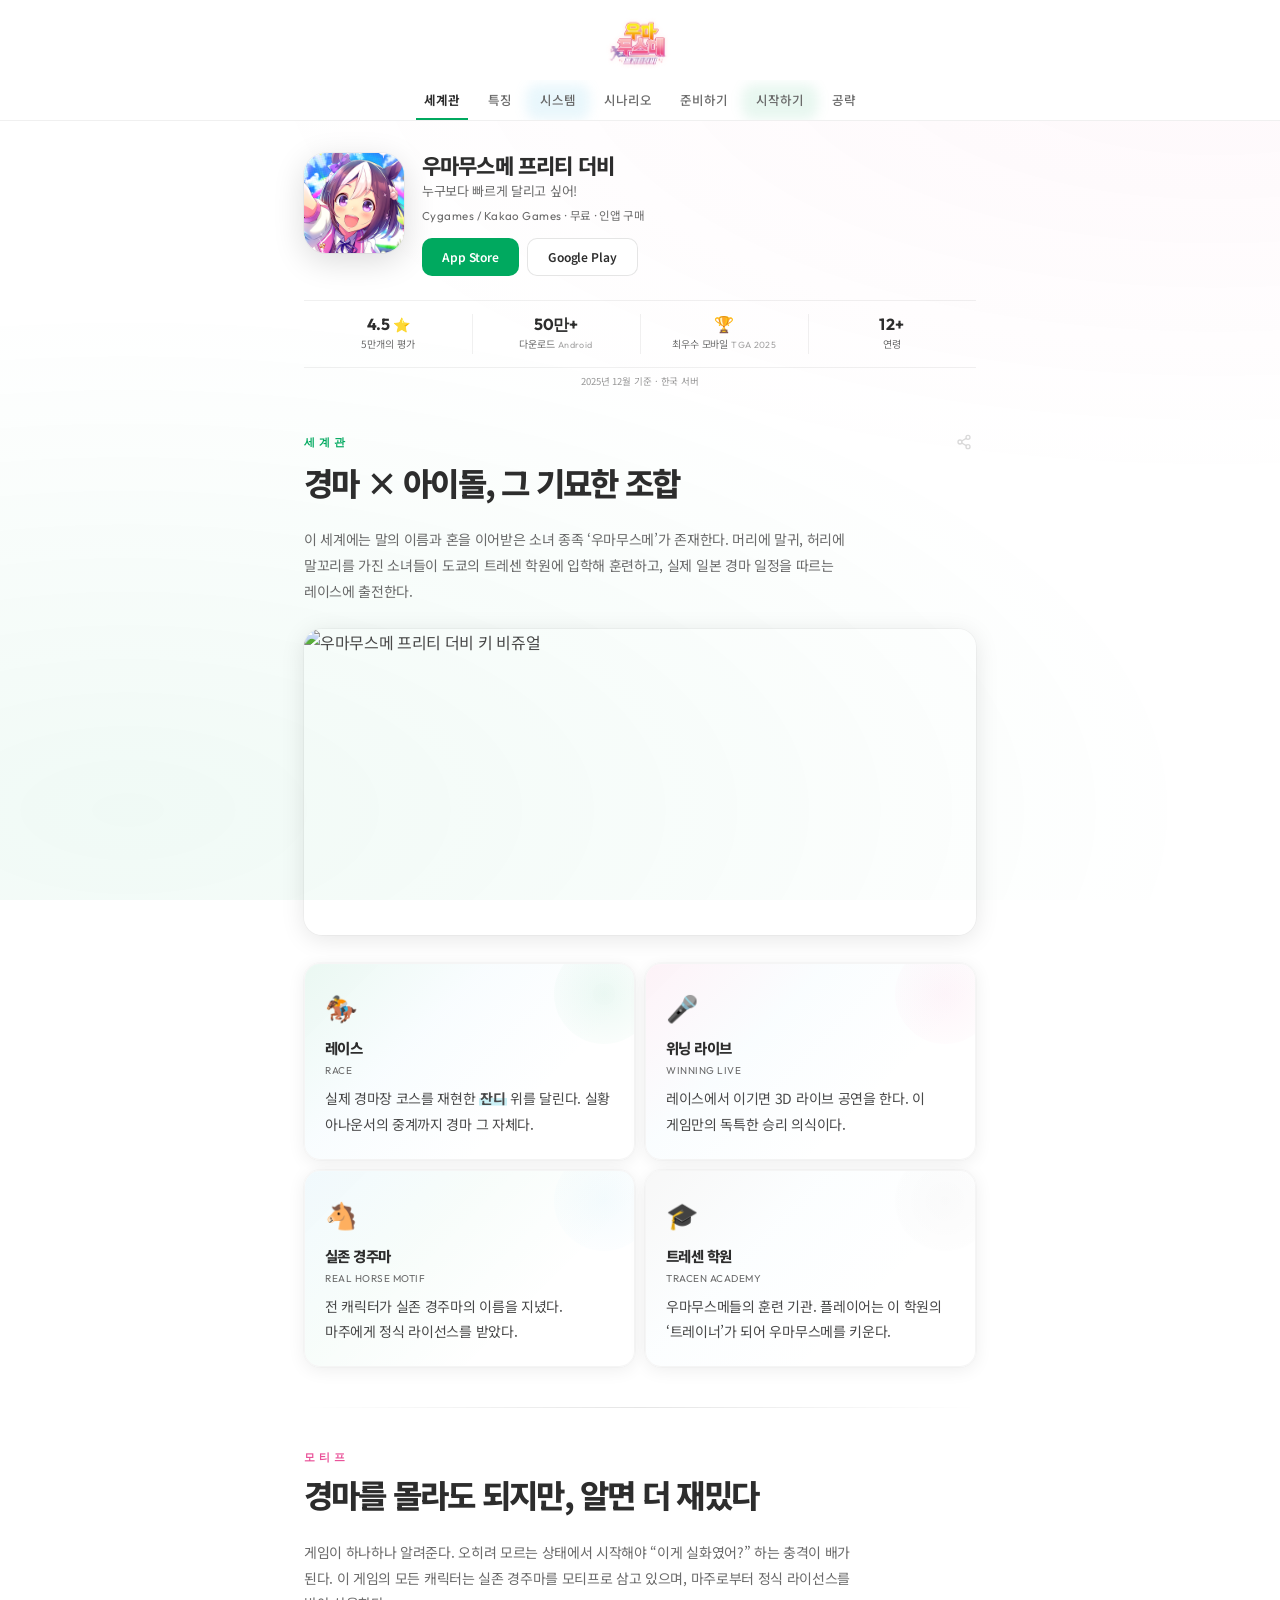
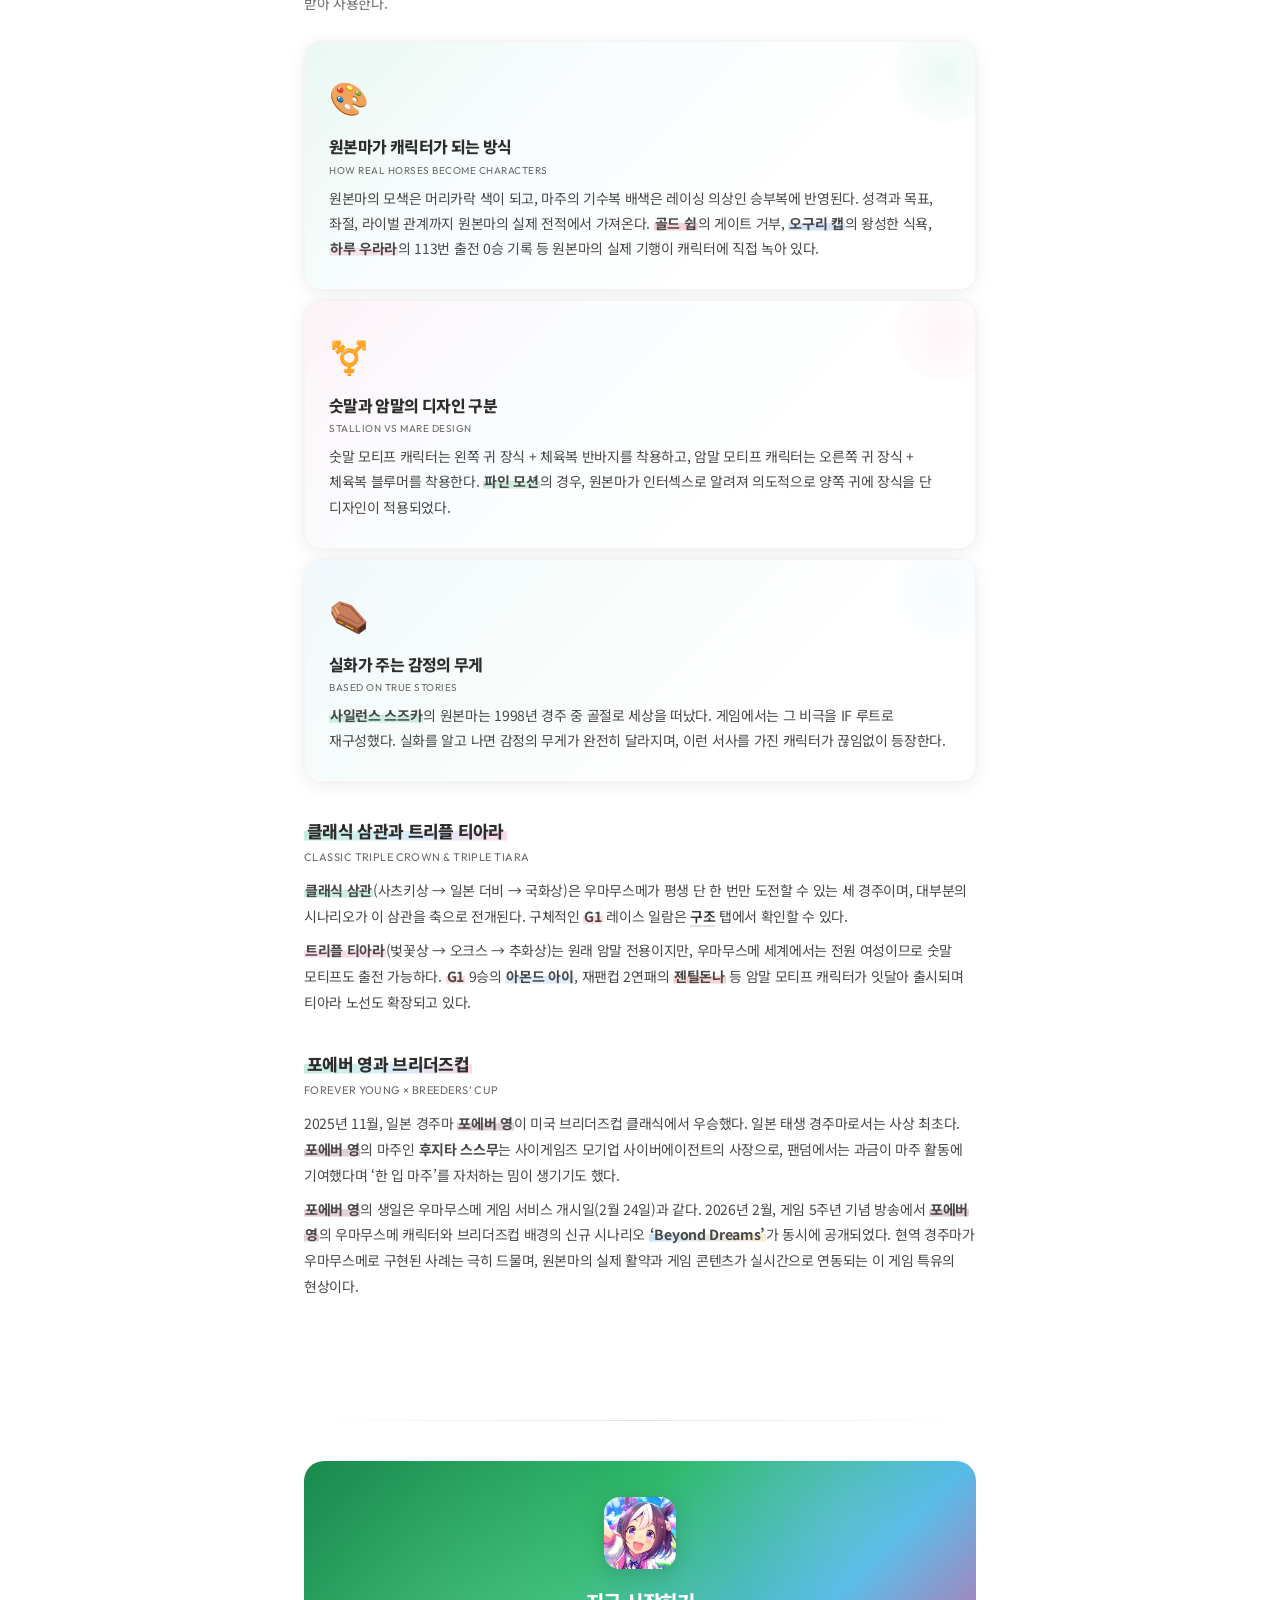
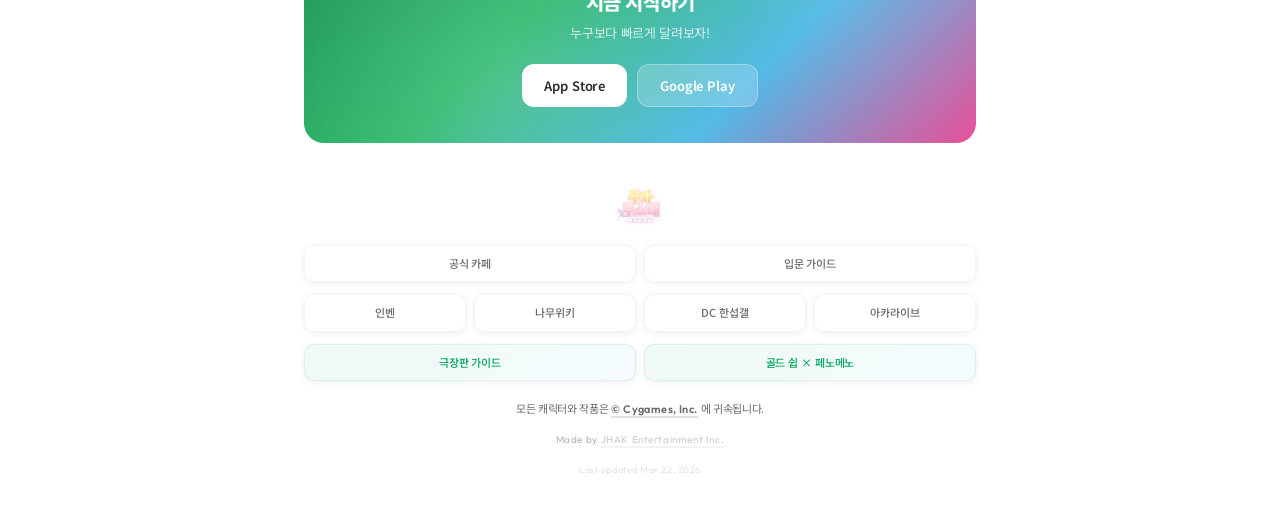
==== guide/index.html @ 26aea25a "index.html 업데이트" ====
<!DOCTYPE html>
<html lang="ko">
<head>
<meta charset="UTF-8">
<meta name="viewport" content="width=device-width, initial-scale=1.0">
<title>우마무스메 프리티 더비 | 입문 가이드</title>
<meta name="description" content="우마무스메 프리티 더비, 처음부터 차근차근. 세계관부터 첫 육성까지.">
<meta property="og:title" content="우마무스메 프리티 더비 | 입문 가이드">
<meta property="og:description" content="누구보다 빠르게 달리고 싶어! 세계관부터 첫 육성까지 차근차근.">
<meta property="og:image" content="https://jhakent.github.io/uma/images/key4.webp">
<meta property="og:url" content="https://jhakent.github.io/uma/guide/">
<meta property="og:type" content="website">
<meta name="twitter:card" content="summary_large_image">

<meta name="twitter:title" content="우마무스메 프리티 더비 | 입문 가이드">
<meta name="twitter:description" content="누구보다 빠르게 달리고 싶어! 세계관부터 첫 육성까지 차근차근.">
<meta name="twitter:image" content="https://jhakent.github.io/uma/images/key4.webp">
<link rel="apple-touch-icon" href="../images/uma.png">
<link rel="apple-touch-icon-precomposed" href="../images/uma.png">
<link rel="icon" type="image/png" href="../images/uma.png">
<meta name="theme-color" content="#ffffff">
<link rel="preload" as="image" href="../images/uma.webp">
<link rel="preload" as="image" href="../images/key4.webp">
<link rel="preload" as="image" href="../images/uma-logo.png">
<link rel="preconnect" href="https://fonts.googleapis.com">
<link rel="preconnect" href="https://fonts.gstatic.com" crossorigin>
<link href="https://fonts.googleapis.com/css2?family=Noto+Sans+KR:wght@400;500;700;800;900&family=Outfit:wght@400;500;600;700;800;900&display=swap" rel="stylesheet">
<link rel="stylesheet" href="../style.css">
</head>
<body>
<div class="scroll-bar" id="sb"></div>

<header class="top" id="topBar">
  <div class="top-in">
    <div class="top-row">
      <a href="#" onclick="document.getElementById('tab-world').click();scrollTo({top:0,behavior:'smooth'});return false" class="top-logo-link"><img class="top-logo-img" src="../images/uma-logo.png" alt="우마무스메 프리티 더비"></a>
    </div>
    <div class="tabs-wrap">
    <nav class="tabs" role="tablist" aria-label="입문 가이드 탭">
      <button class="tb on" data-t="world" role="tab" aria-selected="true" aria-controls="pn-world" id="tab-world">세계관</button>
      <button class="tb" data-t="feat" role="tab" aria-selected="false" aria-controls="pn-feat" id="tab-feat">특징</button>
      <button class="tb" data-t="sys" role="tab" aria-selected="false" aria-controls="pn-sys" id="tab-sys">시스템</button>
      <button class="tb" data-t="scn" role="tab" aria-selected="false" aria-controls="pn-scn" id="tab-scn">시나리오</button>
      <button class="tb" data-t="prep" role="tab" aria-selected="false" aria-controls="pn-prep" id="tab-prep">준비하기</button>
      <button class="tb" data-t="start" role="tab" aria-selected="false" aria-controls="pn-start" id="tab-start">시작하기</button>
      <button class="tb" data-t="tips" role="tab" aria-selected="false" aria-controls="pn-tips" id="tab-tips">공략</button>
    </nav>
    </div>
  </div>
</header>

<!-- HERO APP -->
<section class="hero-app">
  <div class="hero-main">
    <div class="hero-icon"><img src="../images/uma.webp" alt="우마무스메 프리티 더비"></div>
    <div class="hero-body">
      <div class="hero-name">우마무스메 프리티 더비</div>
      <div class="hero-slogan">누구보다 빠르게 달리고 싶어!</div>
      <div class="hero-dev"><span class="en">Cygames / Kakao Games</span> · 무료 · 인앱 구매</div>
      <div class="hero-dl">
        <a class="hero-btn g" href="https://apps.apple.com/kr/app/id1616108452" target="_blank" rel="noopener noreferrer">App Store</a>
        <a class="hero-btn w" href="https://play.google.com/store/apps/details?id=com.kakaogames.umamusume" target="_blank" rel="noopener noreferrer">Google Play</a>
      </div>
    </div>
  </div>
  <div class="hero-stats">
    <div class="hero-stat">
      <div class="hero-stat-val">4.5 <span class="star">⭐️</span></div>
      <div class="hero-stat-label">5만개의 평가</div>
    </div>
    <div class="hero-stat">
      <div class="hero-stat-val">50만+</div>
      <div class="hero-stat-label">다운로드 <span class="en hero-stat-note">Android</span></div>
    </div>
    <div class="hero-stat">
      <div class="hero-stat-val">🏆</div>
      <div class="hero-stat-label">최우수 모바일 <span class="en hero-stat-note">TGA 2025</span></div>
    </div>
    <div class="hero-stat">
      <div class="hero-stat-val en">12+</div>
      <div class="hero-stat-label">연령</div>
    </div>
  </div>
  <div class="hero-app-meta">2025년 12월 기준 · 한국 서버</div>
</section>

<!-- ═══ 세계관 ═══ -->
<div class="pn on" id="pn-world" role="tabpanel" aria-labelledby="tab-world">
  <div class="sl-wrap fi"><p class="sl c-green">세계관</p><button class="sl-act" onclick="slCopy('world',this)" aria-label="이 탭 공유"><svg viewBox="0 0 24 24" fill="none" stroke="currentColor" stroke-width="2" stroke-linecap="round" stroke-linejoin="round"><circle cx="18" cy="5" r="3"/><circle cx="6" cy="12" r="3"/><circle cx="18" cy="19" r="3"/><line x1="8.59" y1="13.51" x2="15.42" y2="17.49"/><line x1="15.41" y1="6.51" x2="8.59" y2="10.49"/></svg></button></div>
  <h2 class="st fi">경마 × 아이돌, 그 기묘한 조합</h2>
  <p class="sd fi">이 세계에는 말의 이름과 혼을 이어받은 소녀 종족 &lsquo;우마무스메&rsquo;가 존재한다. 머리에 말귀, 허리에 말꼬리를 가진 소녀들이 도쿄의 트레센 학원에 입학해 훈련하고, 실제 일본 경마 일정을 따르는 레이스에 출전한다.</p>

  <div class="kv fi">
    <img src="../images/key4.webp" alt="우마무스메 프리티 더비 키 비쥬얼">
  </div>
  <div class="wc-stack fi">
    <div class="wc-row">
      <div class="wc wc-green">
        <div class="wc-accent"></div>
        <span class="wc-emoji">🏇</span>
        <h3>레이스</h3>
        <p class="wc-en en">Race</p>
        <p>실제 경마장 코스를 재현한 <b class="hl-c">잔디</b> 위를 달린다. 실황 아나운서의 중계까지 경마 그 자체다.</p>
      </div>
      <div class="wc wc-pink">
        <div class="wc-accent"></div>
        <span class="wc-emoji">🎤</span>
        <h3>위닝 라이브</h3>
        <p class="wc-en en">Winning Live</p>
        <p>레이스에서 이기면 3D 라이브 공연을 한다. 이 게임만의 독특한 승리 의식이다.</p>
      </div>
    </div>
    <div class="wc-row">
      <div class="wc wc-sky">
        <div class="wc-accent"></div>
        <span class="wc-emoji">🐴</span>
        <h3>실존 경주마</h3>
        <p class="wc-en en">Real Horse Motif</p>
        <p>전 캐릭터가 실존 경주마의 이름을 지녔다. 마주에게 정식 라이선스를 받았다.</p>
      </div>
      <div class="wc wc-neutral">
        <div class="wc-accent"></div>
        <span class="wc-emoji">🎓</span>
        <h3>트레센 학원</h3>
        <p class="wc-en en">Tracen Academy</p>
        <p>우마무스메들의 훈련 기관. 플레이어는 이 학원의 &lsquo;트레이너&rsquo;가 되어 우마무스메를 키운다.</p>
      </div>
    </div>
  </div>

  <div class="dv"><hr></div>

  <p class="sl fi c-pink">모티프</p>
  <h2 class="st fi">경마를 몰라도 되지만, 알면 더 재밌다</h2>
  <p class="sd fi">게임이 하나하나 알려준다. 오히려 모르는 상태에서 시작해야 “이게 실화였어?” 하는 충격이 배가 된다. 이 게임의 모든 캐릭터는 실존 경주마를 모티프로 삼고 있으며, 마주로부터 정식 라이선스를 받아 사용한다.</p>

  <div class="wc-stack fi">
    <div class="wc wc-green">
      <div class="wc-accent"></div>
      <span class="wc-emoji">🎨</span>
      <h3>원본마가 캐릭터가 되는 방식</h3>
      <p class="wc-en en">How Real Horses Become Characters</p>
      <p>원본마의 모색은 머리카락 색이 되고, 마주의 기수복 배색은 레이싱 의상인 승부복에 반영된다. 성격과 목표, 좌절, 라이벌 관계까지 원본마의 실제 전적에서 가져온다. <b class="ch" style="--ch:rgba(218,60,87,.22)">골드 쉽</b>의 게이트 거부, <b class="ch" style="--ch:rgba(58,122,210,.2)">오구리 캡</b>의 왕성한 식욕, <b class="ch" style="--ch:rgba(250,115,149,.2)">하루 우라라</b>의 113번 출전 0승 기록 등 원본마의 실제 기행이 캐릭터에 직접 녹아 있다.</p>
    </div>
    <div class="wc wc-pink">
      <div class="wc-accent"></div>
      <span class="wc-emoji">⚧️</span>
      <h3>숫말과 암말의 디자인 구분</h3>
      <p class="wc-en en">Stallion vs Mare Design</p>
      <p>숫말 모티프 캐릭터는 왼쪽 귀 장식 + 체육복 반바지를 착용하고, 암말 모티프 캐릭터는 오른쪽 귀 장식 + 체육복 블루머를 착용한다. <b class="ch" style="--ch:rgba(32,169,92,.2)">파인 모션</b>의 경우, 원본마가 인터섹스로 알려져 의도적으로 양쪽 귀에 장식을 단 디자인이 적용되었다.</p>
    </div>
    <div class="wc wc-sky">
      <div class="wc-accent"></div>
      <span class="wc-emoji">⚰️</span>
      <h3>실화가 주는 감정의 무게</h3>
      <p class="wc-en en">Based on True Stories</p>
      <p><b class="ch" style="--ch:rgba(41,189,112,.2)">사일런스 스즈카</b>의 원본마는 1998년 경주 중 골절로 세상을 떠났다. 게임에서는 그 비극을 IF 루트로 재구성했다. 실화를 알고 나면 감정의 무게가 완전히 달라지며, 이런 서사를 가진 캐릭터가 끊임없이 등장한다.</p>
    </div>
  </div>

  <div class="sh fi"><div class="sh-title">클래식 삼관과 트리플 티아라</div><div class="sh-sub en">Classic Triple Crown &amp; Triple Tiara</div></div>
  <p class="bp fi"><b class="hl-g">클래식 삼관</b>(사츠키상 → 일본 더비 → 국화상)은 우마무스메가 평생 단 한 번만 도전할 수 있는 세 경주이며, 대부분의 시나리오가 이 삼관을 축으로 전개된다. 구체적인 <b class="hl-r">G1</b> 레이스 일람은 <a href="#" onclick="document.getElementById('tab-sys').click();return false;">구조</a> 탭에서 확인할 수 있다.</p>
  <p class="bp fi"><b class="hl-p">트리플 티아라</b>(벚꽃상 → 오크스 → 추화상)는 원래 암말 전용이지만, 우마무스메 세계에서는 전원 여성이므로 숫말 모티프도 출전 가능하다. <b class="hl-r">G1</b> 9승의 <b class="ch" style="--ch:rgba(105,169,233,.22)">아몬드 아이</b>, 재팬컵 2연패의 <b class="ch" style="--ch:rgba(207,47,43,.2)">젠틸돈나</b> 등 암말 모티프 캐릭터가 잇달아 출시되며 티아라 노선도 확장되고 있다.</p>

  <div class="sh fi"><div class="sh-title">포에버 영과 브리더즈컵</div><div class="sh-sub en">Forever Young × Breeders’ Cup</div></div>
  <p class="bp fi">2025년 11월, 일본 경주마 <b class="ch" style="--ch:rgba(130,43,74,.22)">포에버 영</b>이 미국 브리더즈컵 클래식에서 우승했다. 일본 태생 경주마로서는 사상 최초다. <b class="ch" style="--ch:rgba(130,43,74,.22)">포에버 영</b>의 마주인 <b>후지타 스스무</b>는 사이게임즈 모기업 사이버에이전트의 사장으로, 팬덤에서는 과금이 마주 활동에 기여했다며 ‘한 입 마주’를 자처하는 밈이 생기기도 했다.</p>
  <p class="bp fi"><b class="ch" style="--ch:rgba(130,43,74,.22)">포에버 영</b>의 생일은 우마무스메 게임 서비스 개시일(2월 24일)과 같다. 2026년 2월, 게임 5주년 기념 방송에서 <b class="ch" style="--ch:rgba(130,43,74,.22)">포에버 영</b>의 우마무스메 캐릭터와 브리더즈컵 배경의 신규 시나리오 <b class="hl-ba">&lsquo;Beyond Dreams&rsquo;</b>가 동시에 공개되었다. 현역 경주마가 우마무스메로 구현된 사례는 극히 드물며, 원본마의 실제 활약과 게임 콘텐츠가 실시간으로 연동되는 이 게임 특유의 현상이다.</p>
</div>

<!-- ═══ 특징 ═══ -->
<div class="pn" id="pn-feat" role="tabpanel" aria-labelledby="tab-feat">
  <div class="sl-wrap fi"><p class="sl c-pink">특징</p><button class="sl-act" onclick="slCopy('feat',this)" aria-label="이 탭 공유"><svg viewBox="0 0 24 24" fill="none" stroke="currentColor" stroke-width="2" stroke-linecap="round" stroke-linejoin="round"><circle cx="18" cy="5" r="3"/><circle cx="6" cy="12" r="3"/><circle cx="18" cy="19" r="3"/><line x1="8.59" y1="13.51" x2="15.42" y2="17.49"/><line x1="15.41" y1="6.51" x2="8.59" y2="10.49"/></svg></button></div>
  <h2 class="st fi">이 게임에 사람들이 빠지는 이유</h2>
  <p class="sd fi">실존 경주마의 생애를 원작으로, 모든 캐릭터가 자신만의 드라마 속 주인공이 된다. 육성, 레이스, 라이브, 스토리가 하나로 맞물리는 구조가 이 게임의 핵심이다.</p>

  <div class="wc-stack fi">
    <div class="wc-row">
      <div class="wc wc-green">
        <span class="wc-emoji">🎙️</span>
        <h3>스토리부터 라이브까지 풀보이스</h3>
        <p class="wc-en en">Voice &amp; Live</p>
        <p>전 에피소드 풀보이스 스토리, 실제 경마를 연상시키는 실황 중계, 승리 후 펼쳐지는 위닝 라이브 무대까지. 모든 보이스를 성우진이 직접 녹음했다. 원본마 서사와 연관된 특정 조건을 만족하면 송출되는 특수 실황 대사도 있어, 알수록 더 재미있다.</p>
      </div>
      <div class="wc wc-pink">
        <span class="wc-emoji">🎲</span>
        <h3>매번 다른 육성</h3>
        <p class="wc-en en">Simulation</p>
        <p>한 명을 키우는 데 약 30~40분. 같은 캐릭터도 선택지, 컨디션, 이벤트 분기에 따라 결과가 전혀 다르다. 한 판 끝나면 자연스럽게 다음 판을 시작하게 된다.</p>
      </div>
    </div>
    <div class="wc-row">
      <div class="wc wc-sky">
        <span class="wc-emoji">🏇</span>
        <h3>실감 나는 레이스 연출</h3>
        <p class="wc-en en">Race</p>
        <p>실제 경마장 코스, 코너 각도, <b class="hl-c">잔디</b> 질감까지 재현했다. 아나운서의 실시간 중계가 경기 시작부터 끝까지 호흡을 따라가며, 마지막 직선의 데드히트 연출은 매번 손에 땀이 찬다. 비 오는 날에는 지면 상태가 바뀌어 레이스 전략까지 달라진다.</p>
      </div>
      <div class="wc wc-neutral">
        <span class="wc-emoji">📜</span>
        <h3>실화의 무게</h3>
        <p class="wc-en en">Based on True Stories</p>
        <p><b class="ch" style="--ch:rgba(56,74,134,.22)">라이스 샤워</b>의 원본마는 <b class="ch" style="--ch:rgba(0,181,190,.2)">메지로 맥퀸</b>의 3연패를 저지하며 우승했지만, 관중에게 &lsquo;악역&rsquo;이라는 야유를 받았다. 2년 뒤 같은 경기에서 재우승하며 명예를 되찾았으나 얼마 후 경주 중 골절로 세상을 떠났다. 전 캐릭터의 서사가 이런 실화를 바탕으로 한다.</p>
      </div>
    </div>
  </div>

  <div class="dv"><hr></div>

  <div class="sh fi"><div class="sh-title">어디서든 입문할 수 있다</div><div class="sh-sub en">Multi-media Franchise</div></div>
  <p class="bp fi">게임 외에도 TV 애니메이션, 극장판, 웹 애니메이션, 만화 등 다양한 미디어로 이 세계에 들어올 수 있다. 어떤 미디어에서 시작하든 같은 트레센 학원 세계관을 공유하며, 각각 독립된 서사를 갖고 있어 순서에 상관없이 즐길 수 있다.</p>

  <div class="wc-stack fi">
    <div class="wc-row">
      <div class="wc wc-green">
        <span class="wc-emoji">📺</span>
        <h3>TV 애니메이션</h3>
        <p class="wc-en en">Season 1~3 + RTTT</p>
        <p>시즌 2는 BD 1권 약 17만 장 판매로 에반게리온의 역대 기록을 경신했다. 웹 애니 ROAD TO THE TOP은 &lsquo;프랜차이즈 피크&rsquo;라는 평가를 받았다.</p>
      </div>
      <div class="wc wc-pink">
        <span class="wc-emoji">🎬</span>
        <h3>극장판</h3>
        <p class="wc-en en">새로운 시대의 문</p>
        <p>2024년 일본 개봉, 박스오피스 14억 엔. <b class="ch" style="--ch:rgba(106,196,60,.2)">정글 포켓</b>과 <b class="ch" style="--ch:rgba(53,178,182,.2)">아그네스 타키온</b>의 라이벌 관계를 그렸으며, 레이스 작화와 연출력으로 호평을 받았다.</p>
      </div>
    </div>
    <div class="wc-row">
      <div class="wc wc-sky">
        <span class="wc-emoji">📖</span>
        <h3>신데렐라 그레이</h3>
        <p class="wc-en en">Cinderella Gray</p>
        <p>영 점프 연재 만화, 전 22권 누적 800만 부 이상. <b class="ch" style="--ch:rgba(58,122,210,.2)">오구리 캡</b>의 지방경마장에서 중앙경마 전설로의 여정을 그린다.</p>
      </div>
      <div class="wc wc-neutral">
        <span class="wc-emoji">🏇</span>
        <h3>경마에서, 경마로</h3>
        <p class="wc-en en">Real Horse Racing</p>
        <p>원래 경마 팬이 우마무스메에 입덕하거나, 우마무스메를 통해 처음 경마장을 찾는 팬이 급증했다. 게임과 현실이 서로를 키우는 구조다.</p>
      </div>
    </div>
  </div>

  <div class="dv"><hr></div>

  <div class="sh fi"><div class="sh-title">게임을 넘어 현실로</div><div class="sh-sub en">Beyond the Screen</div></div>
  <p class="bp fi">우마무스메는 픽션이 현실에 영향을 준 드문 사례다. 게임 출시 후 일본 경마장의 20대 관객이 눈에 띄게 늘었고, 퇴역마 복지 단체의 기부금은 전년 대비 20배 이상 증가했다.</p>
  <p class="bp fi">교토 경마장의 <b class="ch" style="--ch:rgba(56,74,134,.22)">라이스 샤워</b> 추모비에는 게임 출시 이후 꽃과 추모 물품이 과거 어느 때보다 많이 쌓이고 있으며, <b class="ch" style="--ch:rgba(250,115,149,.2)">하루 우라라</b>에게는 팬들이 2,500kg 이상의 목초를 기부해 사이트가 다운되기도 했다.</p>

  <div class="wc-stack fi">
    <div class="wc wc-green">
      <div class="wc-accent"></div>
      <span class="wc-emoji">🏆</span>
      <h3>2025 The Game Awards 최우수 모바일 게임</h3>
      <p class="wc-en en">TGA 2025 Best Mobile Game</p>
      <p>2025년 글로벌 영어 버전 출시 후 6개월 만에 수상. 누적 매출 약 25억 달러(3.4조 원). Cygames는 브리더즈컵 공식 파트너, 산타 아니타 파크 메인 스폰서 등 세계 주요 경마 대회와 파트너십을 맺고 있다.</p>
    </div>
  </div>
</div>

<!-- ═══ 시스템 ═══ -->
<div class="pn" id="pn-sys" role="tabpanel" aria-labelledby="tab-sys">
  <div class="sl-wrap fi"><p class="sl c-sky">시스템</p><button class="sl-act" onclick="slCopy('sys',this)" aria-label="이 탭 공유"><svg viewBox="0 0 24 24" fill="none" stroke="currentColor" stroke-width="2" stroke-linecap="round" stroke-linejoin="round"><circle cx="18" cy="5" r="3"/><circle cx="6" cy="12" r="3"/><circle cx="18" cy="19" r="3"/><line x1="8.59" y1="13.51" x2="15.42" y2="17.49"/><line x1="15.41" y1="6.51" x2="8.59" y2="10.49"/></svg></button></div>
  <h2 class="st fi">핵심 시스템 해부</h2>
  <p class="sd fi">매 턴 훈련·휴식·외출·레이스 중 하나를 선택하며, 게임 내 시간 3년간 우마무스메를 성장시킨다. 육성이 끝나면 하나의 완성된 개체가 탄생하고, 더 나은 개체를 원한다면 처음부터 다시 키운다. 한 판이 곧 하나의 육성이다.</p>
  <nav class="sub-nav" id="subNavSys">
    <button class="sn on" data-s="sy-train">훈련·레이스</button>
    <button class="sn" data-s="sy-friend">우정 트레이닝</button>
    <button class="sn" data-s="c-awaken">각성</button>
    <button class="sn" data-s="c-level">레벨업</button>
    <button class="sn" data-s="c-limit">상한 해방</button>
    <button class="sn" data-s="c-gacha">가챠</button>
    <button class="sn" data-s="sy-g1">G1 레이스</button>
    <button class="sn" data-s="sy-ach">우승 경력</button>
  </nav>

  <div class="sys-hero fi" id="sy-train" style="--sc:79,184,230">
    <div class="sys-hero-top"><span class="sys-hero-num en">01</span><div class="sys-hero-body"><span class="sys-hero-title">훈련</span><div class="sys-hero-sub c-spd">능력치를 키우는 유일한 방법</div></div><span class="sys-hero-emoji">🏋️</span></div>
  </div>
  <p class="bp fi">반 달 단위의 턴마다 스피드·스태미나·파워·근성·지능 중 하나를 훈련한다. 각 훈련은 주 능력치 외에 보조 능력치도 소폭 올려주며, 훈련을 반복할수록 트레이닝 레벨이 올라 효율이 높아진다. 훈련에는 실패 확률이 있으며, 실패 시 체력이 급감하고 상태 이상에 걸릴 수 있다.</p>

  <div class="ib sk fi"><div class="ib-l">여름 합숙</div><p>2년차·3년차 여름에 진행되는 특별 기간. 모든 트레이닝 레벨이 +5 상승하고 훈련 효율이 극대화된다. 이 기간에는 레이스를 쉬고 훈련에만 집중하는 것이 정석이다.</p></div>

  <div class="sh fi" id="sy-friend"><div class="sh-title">우정 트레이닝이란?</div><div class="sh-sub en">Friendship Training</div></div>
  <p class="bp fi">이 게임의 스탯 성장을 좌우하는 가장 핵심적인 메커니즘이다. 육성 중 <b class="hl-o">서포트카드</b> 캐릭터와 함께 훈련하면 해당 카드의 <b class="hl-o">인연 게이지</b>가 쌓인다. 게이지가 <b class="hl-o">80 이상</b>(아이콘이 주황색으로 반짝반짝 빛남)이 되면, 그 카드가 배치된 훈련에서 <b class="hl-o">우정 트레이닝</b>이 발동한다. 우정 트레이닝이 발동하면 통상 훈련 대비 스탯 상승량이 2~3배로 뛰어오른다.</p>
  <p class="bp fi">우정 트레이닝을 많이, 빠르게 발동시키는 것이 고스탯 육성의 핵심이다. 그래서 <b class="hl-c">주니어</b> 시기(1년차)에는 스탯 올리기보다 <b class="hl-o">인연 게이지</b>를 80까지 채우는 것을 우선해야 한다. <b class="hl-o">서포트카드</b> 캐릭터가 많이 모여 있는 훈련을 골라서 함께 훈련하면 인연이 빠르게 쌓인다. 느낌표(힌트) 표시가 뜬 카드가 있는 훈련도 인연 보너스가 있으므로 우선 선택하면 좋다.</p>

  <div class="ib fi"><div class="ib-l">조건 정리</div><p><b class="hl-o">인연 게이지</b> 80 이상 + 해당 카드가 훈련에 배치 + 카드의 득의 훈련과 실제 훈련이 일치 → <b class="hl-o">우정 트레이닝</b> 발동. 여름 합숙 때 트레이닝 레벨 +5와 겹치면 스탯이 폭발적으로 상승한다.</p></div>

  <div class="sys-hero fi" style="--sc:0,169,95">
    <div class="sys-hero-top"><span class="sys-hero-num en">02</span><div class="sys-hero-body"><span class="sys-hero-title">레이스</span><div class="sys-hero-sub c-green">달려서 증명하는 순간</div></div><span class="sys-hero-emoji">🏇</span></div>
  </div>
  <p class="bp fi">실제 일본 경마장을 재현한 코스에서 최대 18명이 경주한다. 레이스 결과에 따라 팬 수, <b class="hl-o">스킬 포인트</b>, 스탯 보너스를 획득하며, 캐릭터별로 지정된 목표 레이스(<b class="hl-r">G1</b> 등)에서 승리해야 육성이 계속 진행된다. 상위 입상 시 3D 위닝 라이브가 펼쳐진다.</p>

  <p class="bp fi" style="margin-top:14px">레이스에는 두 가지 적성이 관여한다. <b class="hl-g">거리 적성</b>은 <b class="hl-g">단거리</b>(~1400m)·<b class="hl-g">마일</b>(~1800m)·<b class="hl-g">중거리</b>(~2400m)·<b class="hl-g">장거리</b>(2401m~)로 나뉘며, <b class="hl-p">작전 적성</b>은 <b class="hl-p">도주</b>·<b class="hl-p">선행</b>·<b class="hl-p">선입</b>·<b class="hl-p">추입</b>으로 나뉜다. 각 적성 등급에 따라 스피드와 지능에 보정이 걸리므로, 캐릭터에 맞는 거리와 작전을 선택하는 것이 중요하다.</p>

  <p class="bp fi">레이스는 초반·중반·종반의 세 구간으로 진행되며, 구간별로 발동하는 스킬이 다르다. 종반 직선에서 얼마나 효과적으로 가속 스킬을 터뜨리느냐가 승부의 핵심이다. <b class="hl-c">마장 적성</b>도 <b class="hl-c">잔디</b>와 <b class="hl-c">더트</b>로 나뉘어, <b class="hl-c">더트</b> 전용 레이스 역시 존재한다.</p>

  <div class="pair pair-stack fi">
    <div class="pair-card pc-spd">
      <span class="pc-emoji">🌱</span>
      <h3><b class="hl-c">잔디</b></h3>
      <p>천연 <b class="hl-c">잔디</b>가 깔린 코스. 일본 경마의 주류이며, 게임 내 대부분의 <b class="hl-r">G1</b> 레이스가 <b class="hl-c">잔디</b>에서 열린다. 비가 오면 지면이 무르게 변해 스태미나 소모가 커지고 가속이 어려워진다.</p>
    </div>
    <div class="pair-card pc-sta">
      <span class="pc-emoji">🏜️</span>
      <h3><b class="hl-c">더트</b></h3>
      <p>모래와 흙이 깔린 코스. 미국·한국 경마에서는 주류이지만, 일본에서는 비주류 취급이다. <b class="hl-c">잔디</b>와 반대로, 비가 오면 지면이 단단해져 오히려 달리기 쉬워진다. 게임 내 <b class="hl-c">더트</b> <b class="hl-r">G1</b>은 페브러리 S, 챔피언스컵, 도쿄 대상전, 전일본 주니어 우준 네 개다.</p>
    </div>
  </div>

  <div class="dv"><hr></div>

  <div class="sl-wrap fi" id="sy-card"><p class="sl c-pink">캐릭터·카드</p><button class="sl-act" onclick="const u=location.origin+location.pathname+'#sy-card';navigator.clipboard&amp;&amp;navigator.clipboard.writeText(u).then(()=>{this.style.opacity='.6';setTimeout(()=>this.style.opacity='',1200)})" aria-label="이 섹션 공유"><svg viewBox="0 0 24 24" fill="none" stroke="currentColor" stroke-width="2" stroke-linecap="round" stroke-linejoin="round"><circle cx="18" cy="5" r="3"/><circle cx="6" cy="12" r="3"/><circle cx="18" cy="19" r="3"/><line x1="8.59" y1="13.51" x2="15.42" y2="17.49"/><line x1="15.41" y1="6.51" x2="8.59" y2="10.49"/></svg></button></div>
  <h2 class="st fi">키우고, 뽑고, 물려받는 구조</h2>
  <p class="sd fi">우마무스메의 성장은 캐릭터의 적성, <b class="hl-o">서포트카드</b>의 편성, 인자의 계승, 그리고 가챠에서 뽑는 자원으로 결정된다.</p>

  <div class="ref-links fi">
    <a class="ref-link" href="https://namu.wiki/w/%ED%8B%80:%EC%9A%B0%EB%A7%88%EB%AC%B4%EC%8A%A4%EB%A9%94%20%ED%94%84%EB%A6%AC%ED%8B%B0%20%EB%8D%94%EB%B9%84%EC%9D%98%20%EB%93%B1%EC%9E%A5%20%EC%9A%B0%EB%A7%88%EB%AC%B4%EC%8A%A4%EB%A9%94" target="_blank" rel="noopener noreferrer">
      <span class="ref-emoji">🥕</span>
      <span class="ref-text">우마무스메 목록</span>
      <span class="ref-arrow">›</span>
    </a>
    <a class="ref-link" href="https://namu.wiki/w/%ED%8B%80:%EC%9A%B0%EB%A7%88%EB%AC%B4%EC%8A%A4%EB%A9%94%20%ED%94%84%EB%A6%AC%ED%8B%B0%20%EB%8D%94%EB%B9%84%EC%9D%98%20%EC%9D%B8%EA%B2%8C%EC%9E%84%20%EC%A0%95%EB%B3%B4%20%EB%AA%A8%EC%9D%8C" target="_blank" rel="noopener noreferrer">
      <span class="ref-emoji">🎮</span>
      <span class="ref-text">인게임 정보 모음</span>
      <span class="ref-arrow">›</span>
    </a>
  </div>

  <div class="sys-hero fi" style="--sc:0,169,95">
    <div class="sys-hero-top"><span class="sys-hero-num en">01</span><div class="sys-hero-body"><span class="sys-hero-title">캐릭터 적성</span><div class="sys-hero-sub c-green">거리·작전·마장, 세 가지 축</div></div><span class="sys-hero-emoji">🐴</span></div>
  </div>
  <p class="bp fi">모든 우마무스메에게는 <b class="hl-g">거리 적성</b>(<b class="hl-g">단거리</b>·<b class="hl-g">마일</b>·<b class="hl-g">중거리</b>·<b class="hl-g">장거리</b>), <b class="hl-p">작전 적성</b>(<b class="hl-p">도주</b>·<b class="hl-p">선행</b>·<b class="hl-p">선입</b>·<b class="hl-p">추입</b>), <b class="hl-c">마장 적성</b>(<b class="hl-c">잔디</b>·<b class="hl-c">더트</b>)이 부여되어 있다. 적성 등급은 G~S로 나뉘며, 등급이 높을수록 레이스에서 스피드·지능에 유리한 보정을 받는다.</p>
  <p class="bp fi">기본 적성이 A인 거리와 작전으로 레이스에 출전하는 것이 정석이다. 애정 캐릭터를 적성 외 거리나 작전으로 운용하고 싶다면, 인자 계승을 통해 적성을 S까지 끌어올려야 한다. S 적성은 인자 계승 이벤트에서 확률적으로 획득되며, 부모 개체의 적성 인자를 미리 준비하는 과정이 필수다.</p>

  <div class="sh fi" id="c-awaken"><div class="sh-title">캐릭터 각성 레벨</div><div class="sh-sub en">Awakening Level</div></div>
  <p class="bp fi">캐릭터에는 각성 레벨(Lv.1~5)이 있으며, 각성 레벨을 올리면 초기 보유 스킬이 추가 해방된다. Lv.3과 Lv.5에서 각각 레어 스킬이 해방되며, 이 스킬은 육성 중 특정 조건을 충족하면 더 강력한 진화 스킬로 변환될 수 있다. 각성에는 머니와 전용 재화가 필요하다.</p>

  <div class="sys-hero fi" style="--sc:233,80,152">
    <div class="sys-hero-top"><span class="sys-hero-num en">02</span><div class="sys-hero-body"><span class="sys-hero-title"><b class="hl-o">서포트카드</b></span><div class="sys-hero-sub c-pink">게임의 시작과 끝</div></div><span class="sys-hero-emoji">🃏</span></div>
  </div>
  <p class="bp fi">육성을 보조하는 카드다. 어떤 <b class="hl-o">서포트카드</b>를 편성하느냐에 따라 육성 결과가 완전히 달라진다. 캐릭터보다 <b class="hl-o">서포트카드</b>가 중요하다는 것이 이 게임의 대전제다. 5가지 타입이 있으며, 각각 대응하는 훈련의 효과를 강화한다.</p>

  <div class="stype-grid fi">
    <div class="stype stype-spd"><div class="stype-icon"></div><div class="stype-name c-spd">스피드</div><div class="stype-en en">SPD</div></div>
    <div class="stype stype-sta"><div class="stype-icon"></div><div class="stype-name c-sta">스태미나</div><div class="stype-en en">STA</div></div>
    <div class="stype stype-pow"><div class="stype-icon"></div><div class="stype-name c-pow">파워</div><div class="stype-en en">POW</div></div>
    <div class="stype stype-gut"><div class="stype-icon"></div><div class="stype-name c-gut">근성</div><div class="stype-en en">GUT</div></div>
    <div class="stype stype-int"><div class="stype-icon"></div><div class="stype-name c-int">지능</div><div class="stype-en en">INT</div></div>
  </div>

  <p class="bp fi">등급은 <span class="ssr-tier t-r ssr-badge-sm">R</span> → <span class="ssr-tier t-sr ssr-badge-sm">SR</span> → <span class="ssr-tier t-ssr ssr-badge-sm">SSR</span> 순으로 올라간다. <b class="hl-o">서포트카드</b>의 레벨을 올리면 지원 효과가 개방되고, 같은 카드를 겹쳐 <b class="hl-o">상한 해방</b>(최대 4회)하면 레벨 상한이 5씩 올라간다. 완전 해방에는 동일 카드가 총 5장(원본 1장 + 돌파 4회분) 필요하다.</p>

  <div class="sh fi" id="c-level"><div class="sh-title">레벨 올리기</div><div class="sh-sub en">Level Up</div></div>
  <p class="bp fi"><b class="hl-o">서포트카드</b> 레벨을 올리면 트레이닝 효과 증가, 우정 보너스, 힌트 발생률 등 지원 효과 슬롯이 하나씩 해방된다. 레벨업에는 서포트 포인트(SP)와 머니가 필요하며, 데일리 레이스에서 매일 파밍할 수 있다. <b class="hl-o">상한 해방</b> 없이도 레벨 30까지는 올릴 수 있지만, 풀돌 + 최대 레벨(Lv.50)에서 카드의 진가가 드러난다.</p>

  <div class="sh fi" id="c-limit"><div class="sh-title">상한 해방</div><div class="sh-sub en">Limit Break</div></div>
  <p class="bp fi">동일한 <b class="hl-o">서포트카드</b>를 여러 장 보유하고 있다면, <b class="hl-o">상한 해방</b> 메뉴에서 직접 돌파해야 한다. 자동으로 되지 않으므로 반드시 확인할 것. 1회 해방마다 카드의 스펙이 비약적으로 상승하며, 최대 4회까지 가능하다. 4회 완료 시 풀돌(풀 해방)이라 부른다. SSR·SR 등급은 무지개/황금 해방 결정을 사용해 동일 카드 없이도 해방할 수 있다.</p>
  <div class="unlock fi">
    <div class="unlock-head">
      <div class="unlock-head-title"><b class="hl-o">상한 해방</b> 단계</div>
      <div class="unlock-head-sub">동일 카드 1장 획득 시마다 1단계 해방. 최대 <b class="hl-o">상한 해방</b>까지 총 5장 필요.</div>
    </div>
    <div class="unlock-stages">
      <div class="unlock-stage">
        <div class="unlock-stage-label">명함</div>
        <div class="unlock-diamonds">
          <div class="unlock-dia"><svg viewBox="0 0 20 20"><defs><linearGradient id="dg" x1="0" y1="0" x2="1" y2="1"><stop offset="0%" stop-color="#7ee8fa"/><stop offset="50%" stop-color="#45c6e6"/><stop offset="100%" stop-color="#2ba0d4"/></linearGradient></defs><path d="M10 2 L18 10 L10 18 L2 10 Z" fill="none" stroke="#ccc" stroke-width="1.2"/></svg></div>
          <div class="unlock-dia"><svg viewBox="0 0 20 20"><path d="M10 2 L18 10 L10 18 L2 10 Z" fill="none" stroke="#ccc" stroke-width="1.2"/></svg></div>
          <div class="unlock-dia"><svg viewBox="0 0 20 20"><path d="M10 2 L18 10 L10 18 L2 10 Z" fill="none" stroke="#ccc" stroke-width="1.2"/></svg></div>
          <div class="unlock-dia"><svg viewBox="0 0 20 20"><path d="M10 2 L18 10 L10 18 L2 10 Z" fill="none" stroke="#ccc" stroke-width="1.2"/></svg></div>
        </div>
        <div class="unlock-effect">초기 상태</div>
      </div>
      <div class="unlock-stage">
        <div class="unlock-stage-label">1돌</div>
        <div class="unlock-diamonds">
          <div class="unlock-dia"><svg viewBox="0 0 20 20"><path d="M10 2 L18 10 L10 18 L2 10 Z" fill="url(#dg)"/><path d="M10 4 L14 10 L10 12 L6 10 Z" fill="rgba(255,255,255,.35)"/></svg></div>
          <div class="unlock-dia"><svg viewBox="0 0 20 20"><path d="M10 2 L18 10 L10 18 L2 10 Z" fill="none" stroke="#ccc" stroke-width="1.2"/></svg></div>
          <div class="unlock-dia"><svg viewBox="0 0 20 20"><path d="M10 2 L18 10 L10 18 L2 10 Z" fill="none" stroke="#ccc" stroke-width="1.2"/></svg></div>
          <div class="unlock-dia"><svg viewBox="0 0 20 20"><path d="M10 2 L18 10 L10 18 L2 10 Z" fill="none" stroke="#ccc" stroke-width="1.2"/></svg></div>
        </div>
        <div class="unlock-effect">고유 보너스 해제</div>
      </div>
      <div class="unlock-stage">
        <div class="unlock-stage-label">2돌</div>
        <div class="unlock-diamonds">
          <div class="unlock-dia"><svg viewBox="0 0 20 20"><path d="M10 2 L18 10 L10 18 L2 10 Z" fill="url(#dg)"/><path d="M10 4 L14 10 L10 12 L6 10 Z" fill="rgba(255,255,255,.35)"/></svg></div>
          <div class="unlock-dia"><svg viewBox="0 0 20 20"><path d="M10 2 L18 10 L10 18 L2 10 Z" fill="url(#dg)"/><path d="M10 4 L14 10 L10 12 L6 10 Z" fill="rgba(255,255,255,.35)"/></svg></div>
          <div class="unlock-dia"><svg viewBox="0 0 20 20"><path d="M10 2 L18 10 L10 18 L2 10 Z" fill="none" stroke="#ccc" stroke-width="1.2"/></svg></div>
          <div class="unlock-dia"><svg viewBox="0 0 20 20"><path d="M10 2 L18 10 L10 18 L2 10 Z" fill="none" stroke="#ccc" stroke-width="1.2"/></svg></div>
        </div>
        <div class="unlock-effect">이벤트 효과 상승</div>
      </div>
      <div class="unlock-stage">
        <div class="unlock-stage-label">3돌</div>
        <div class="unlock-diamonds">
          <div class="unlock-dia"><svg viewBox="0 0 20 20"><path d="M10 2 L18 10 L10 18 L2 10 Z" fill="url(#dg)"/><path d="M10 4 L14 10 L10 12 L6 10 Z" fill="rgba(255,255,255,.35)"/></svg></div>
          <div class="unlock-dia"><svg viewBox="0 0 20 20"><path d="M10 2 L18 10 L10 18 L2 10 Z" fill="url(#dg)"/><path d="M10 4 L14 10 L10 12 L6 10 Z" fill="rgba(255,255,255,.35)"/></svg></div>
          <div class="unlock-dia"><svg viewBox="0 0 20 20"><path d="M10 2 L18 10 L10 18 L2 10 Z" fill="url(#dg)"/><path d="M10 4 L14 10 L10 12 L6 10 Z" fill="rgba(255,255,255,.35)"/></svg></div>
          <div class="unlock-dia"><svg viewBox="0 0 20 20"><path d="M10 2 L18 10 L10 18 L2 10 Z" fill="none" stroke="#ccc" stroke-width="1.2"/></svg></div>
        </div>
        <div class="unlock-effect">훈련 보너스 강화</div>
      </div>
      <div class="unlock-stage is-max">
        <div class="unlock-stage-label">풀돌</div>
        <div class="unlock-diamonds">
          <div class="unlock-dia"><svg viewBox="0 0 20 20"><path d="M10 2 L18 10 L10 18 L2 10 Z" fill="url(#dg)"/><path d="M10 4 L14 10 L10 12 L6 10 Z" fill="rgba(255,255,255,.35)"/></svg></div>
          <div class="unlock-dia"><svg viewBox="0 0 20 20"><path d="M10 2 L18 10 L10 18 L2 10 Z" fill="url(#dg)"/><path d="M10 4 L14 10 L10 12 L6 10 Z" fill="rgba(255,255,255,.35)"/></svg></div>
          <div class="unlock-dia"><svg viewBox="0 0 20 20"><path d="M10 2 L18 10 L10 18 L2 10 Z" fill="url(#dg)"/><path d="M10 4 L14 10 L10 12 L6 10 Z" fill="rgba(255,255,255,.35)"/></svg></div>
          <div class="unlock-dia"><svg viewBox="0 0 20 20"><path d="M10 2 L18 10 L10 18 L2 10 Z" fill="url(#dg)"/><path d="M10 4 L14 10 L10 12 L6 10 Z" fill="rgba(255,255,255,.35)"/></svg></div>
        </div>
        <div class="unlock-effect">최대 성능</div>
      </div>
    </div>
  </div>

  <div class="sys-hero fi" style="--sc:240,154,62">
    <div class="sys-hero-top"><span class="sys-hero-num en">03</span><div class="sys-hero-body"><span class="sys-hero-title">한섭 최상위 <b class="hl-o">서포트카드</b></span><div class="sys-hero-sub c-sta">지금 뽑아야 하는 카드</div></div><span class="sys-hero-emoji">⭐</span></div>
  </div>
  <div class="ssr-list fi">
    <div class="ssr-duo-label"><span>현재 한섭 <b class="hl-cg">메카 시나리오</b> 인권 카드</span></div>
    <div class="ssr-duo">
      <div class="ssr-duo-card">
        <div class="ssr-duo-icon"><a href="https://uma.inven.co.kr/db/scard/30215" target="_blank" rel="noopener"><img src="../images/ssr-still-.png" alt="스틸 인 러브"></a></div>
        <div class="ssr-duo-name">스틸 인 러브</div>
        <div class="ssr-duo-type c-spd"><span class="attr attr-spd">스피드</span></div>
        <div class="ssr-duo-desc">현 메타 1순위 스피드 카드</div>
        <span class="ssr-duo-badge" style="background:rgba(79,184,230,.1);color:var(--spd)">인권</span>
      </div>
      <div class="ssr-duo-card">
        <div class="ssr-duo-icon"><a href="https://uma.inven.co.kr/db/scard/30226" target="_blank" rel="noopener"><img src="../images/ssr-air-.png" alt="에어 샤커"></a></div>
        <div class="ssr-duo-name">에어 샤커</div>
        <div class="ssr-duo-type c-sta"><span class="attr attr-sta">스태미나</span></div>
        <div class="ssr-duo-desc"><b class="hl-cg">메카 시나리오</b> 링크 0순위</div>
        <span class="ssr-duo-badge" style="background:rgba(240,154,62,.1);color:var(--sta)">인권</span>
      </div>
      <div class="ssr-duo-card">
        <div class="ssr-duo-icon"><a href="https://uma.inven.co.kr/db/scard/30233" target="_blank" rel="noopener"><img src="../images/ssr-rudolf.webp" alt="심볼리 루돌프"></a></div>
        <div class="ssr-duo-name">심볼리 루돌프</div>
        <div class="ssr-duo-type c-int"><span class="attr attr-int">지능</span></div>
        <div class="ssr-duo-desc">현 메타 1순위 지능 카드</div>
        <span class="ssr-duo-badge" style="background:rgba(0,169,95,.1);color:var(--int)">인권</span>
      </div>
      <div class="ssr-duo-card">
        <div class="ssr-duo-icon"><a href="https://uma.inven.co.kr/db/scard/30234" target="_blank" rel="noopener"><img src="../images/ssr-mejiro.webp" alt="메지로 아르당"></a></div>
        <div class="ssr-duo-name">메지로 아르당</div>
        <div class="ssr-duo-type c-pow"><span class="attr attr-pow">파워</span></div>
        <div class="ssr-duo-desc">현 메타 1순위 파워 카드</div>
        <span class="ssr-duo-badge" style="background:rgba(237,106,45,.1);color:var(--pow)">인권</span>
      </div>
    </div>
    <div class="ssr">
      <div class="ssr-icon"><img src="../images/ssr-ai.webp" alt="아몬드 아이"></div>
      <div class="ssr-info"><div class="ssr-name">아몬드 아이</div><div class="ssr-sub"><span class="attr attr-spd">스피드</span> · 2026년 6월 15일 출시</div></div>
      <div class="ssr-badge" style="background:rgba(79,184,230,.08);color:var(--spd)">예정</div>
    </div>
    <div class="ssr">
      <div class="ssr-icon"><img src="../images/ssr-legend.webp" alt="전설을 구현한 자"></div>
      <div class="ssr-info"><div class="ssr-name">전설을 구현한 자</div><div class="ssr-sub"><span class="attr attr-grp">그룹</span> · 2026년 6월 15일 출시</div></div>
      <div class="ssr-badge" style="background:rgba(138,214,73,.12);color:var(--grp)">예정</div>
    </div>
  </div>

  <div class="dv"><hr></div>

  <div class="sys-hero fi" style="--sc:0,169,95">
    <div class="sys-hero-top"><span class="sys-hero-num en">04</span><div class="sys-hero-body"><span class="sys-hero-title">인자 계승</span><div class="sys-hero-sub c-int">부모의 능력을 물려받는 구조</div></div><span class="sys-hero-emoji">🧬</span></div>
  </div>
  <p class="bp fi">육성이 끝난 우마무스메는 &lsquo;<b class="hl-o">인자</b>&rsquo;를 남긴다. 다음 육성 때 부모 2명을 선택해 인자를 계승받으며, 부모의 능력치·적성·스킬을 일부 물려받는 구조다. 좋은 인자를 가진 우마무스메를 반복 육성하는 것을 &lsquo;인자작&rsquo;이라 부르며, 육성 효율의 뿌리에 해당한다.</p>
  <p class="bp fi">인자에는 스탯 인자(능력치 상승), 적성 인자(<b class="hl-g">거리</b>·<b class="hl-p">작전</b>·<b class="hl-c">마장 적성</b> 상승), 스킬 인자(스킬 힌트 획득), 레이스 인자(특정 <b class="hl-r">G1</b> 우승 시 생성) 등이 있다. 인자의 별 수(⭐️1~⭐️3)는 확률적으로 결정되며, ⭐️3 적성 인자가 발동하면 한 단계 적성이 오른다. 이것이 적성 개조의 핵심 메커니즘이다.</p>

  <div class="ib fi"><div class="ib-l">적성 개조 예시</div><p><b class="hl-g">마일</b> 적성 A인 캐릭터를 <b class="hl-g">중거리</b>에서 운용하고 싶다면, 부모·조부모 개체에 <b class="hl-g">중거리</b> ⭐️3 적성 인자를 확보하고, 계승 이벤트에서 <b class="hl-g">중거리 적성</b>이 A 이상으로 올라가길 반복 시도한다. S 적성 달성은 계승 이벤트에서의 확률 판정이므로, 수십 회 이상의 반복 육성이 필요할 수 있다.</p></div>

  <div class="dv"><hr></div>

  <div class="sys-hero fi" style="--sc:233,80,152">
    <div class="sys-hero-top"><span class="sys-hero-num en">05</span><div class="sys-hero-body"><span class="sys-hero-title">가챠</span><div class="sys-hero-sub c-gut"><b class="hl-o">쥬얼</b>로 뽑는 캐릭터와 <b class="hl-o">서포트카드</b></div></div><span class="sys-hero-emoji"><img src="../images/jewel.webp" alt="쥬얼" style="width:32px;height:32px;object-fit:contain"></span></div>
  </div>
  <p class="bp fi">캐릭터 가챠와 <b class="hl-o">서포트카드</b> 가챠, 두 종류가 있다. ⭐️3 및 SSR 배출률은 3%. 천장은 200연차, <b class="hl-o">쥬얼</b> 30,000개이며, 이때 픽업 대상을 확정 교환할 수 있다. 교환 포인트는 배너 종료 시 소멸하므로, <b class="hl-o">쥬얼</b> 30,000개 미확보 시 뽑지 않는 것이 철칙이다.</p>

  <div class="ib fi"><div class="ib-l">핵심 원칙</div><p>캐릭터는 교환권으로 얻을 수 있다. <b class="hl-o">서포트카드</b>는 가챠 외에 방법이 없다. 따라서 <b class="hl-o">서포트카드</b> 가챠에 <b class="hl-o">쥬얼</b>을 우선 투자하는 것이 정석이다.</p></div>

  <div class="sh fi" id="c-gacha"><div class="sh-title">현재 진행 중인 가챠</div><div class="sh-sub en">Now Running</div></div>
  <div class="ev-row fi">
    <a class="ev-card" href="https://umamusume.kakaogames.com/" target="_blank" rel="noopener noreferrer">
      <img src="../images/evkr.webp" alt="한섭 가챠 배너" loading="lazy">
      <span class="ev-label bg-green">한국 서버</span>
    </a>
    <a class="ev-card" href="https://umamusume.jp/" target="_blank" rel="noopener noreferrer">
      <img src="../images/evjp.webp" alt="일섭 가챠 배너" loading="lazy">
      <span class="ev-label bg-pink">일본 서버</span>
    </a>
  </div>

  <div class="dv"><hr></div>

  <div class="sh fi" id="sy-g1"><div class="sh-title">G1 레이스 일람</div><div class="sh-sub en">Grade 1 Races</div></div>
  <p class="bp fi" style="margin-bottom:20px"><b class="hl-r">G1</b>은 경마 레이스의 최상위 등급이다. 게임에 등장하는 모든 <b class="hl-r">G1</b>은 JRA가 실제로 운영하는 레이스와 이름·거리·경마장·개최 시기가 동일하며, 코스 형태와 고저차까지 재현되어 있다.</p>
<div class="fi">
  <details class="rc-toggle fi">
  <summary class="rc-toggle-head" style="--rc-c:var(--spd)">주니어 · 1년차<span class="rc-toggle-count en">4</span></summary>
  <div class="rc-group">
    <div class="rc"><span class="rc-time">12월 전반</span><span class="rc-name">한신 JF</span><div class="rc-tags"><span class="rc-tag turf">잔디</span><span class="rc-tag dist">1600m 마일</span><span class="rc-tag dir">우 · 한신</span></div></div>
    <div class="rc"><span class="rc-time">12월 전반</span><span class="rc-name">아사히배 FS</span><div class="rc-tags"><span class="rc-tag turf">잔디</span><span class="rc-tag dist">1600m 마일</span><span class="rc-tag dir">우 · 나카야마</span></div></div>
    <div class="rc"><span class="rc-time">12월 후반</span><span class="rc-name">호프풀 S</span><div class="rc-tags"><span class="rc-tag turf">잔디</span><span class="rc-tag dist">2000m 중거리</span><span class="rc-tag dir">우 · 나카야마</span></div></div>
    <div class="rc"><span class="rc-time">12월 후반</span><span class="rc-name">전일본 주니어 우준</span><div class="rc-tags"><span class="rc-tag dirt">더트</span><span class="rc-tag dist">1600m 마일</span><span class="rc-tag dir">좌 · 가와사키 등</span></div></div>
  </div>
  </details>

  <details class="rc-toggle fi">
  <summary class="rc-toggle-head" style="--rc-c:var(--pink)">클래식 · 2년차<span class="rc-toggle-count en">7</span></summary>
  <div class="rc-group">
    <div class="rc"><span class="rc-time">4월 전반</span><span class="rc-name">사츠키상</span><div class="rc-tags"><span class="rc-tag turf">잔디</span><span class="rc-tag dist">2000m 중거리</span><span class="rc-tag dir">우 · 나카야마</span></div></div>
    <div class="rc"><span class="rc-time">4월 전반</span><span class="rc-name">벚꽃상</span><div class="rc-tags"><span class="rc-tag turf">잔디</span><span class="rc-tag dist">1600m 마일</span><span class="rc-tag dir">우 · 한신</span></div></div>
    <div class="rc"><span class="rc-time">5월 전반</span><span class="rc-name">NHK 마일컵</span><div class="rc-tags"><span class="rc-tag turf">잔디</span><span class="rc-tag dist">1600m 마일</span><span class="rc-tag dir">좌 · 도쿄</span></div></div>
    <div class="rc"><span class="rc-time">5월 후반</span><span class="rc-name">일본 더비</span><div class="rc-tags"><span class="rc-tag turf">잔디</span><span class="rc-tag dist">2400m 중거리</span><span class="rc-tag dir">좌 · 도쿄</span></div></div>
    <div class="rc"><span class="rc-time">5월 후반</span><span class="rc-name">오크스</span><div class="rc-tags"><span class="rc-tag turf">잔디</span><span class="rc-tag dist">2400m 중거리</span><span class="rc-tag dir">좌 · 도쿄</span></div></div>
    <div class="rc"><span class="rc-time">10월 후반</span><span class="rc-name">국화상</span><div class="rc-tags"><span class="rc-tag turf">잔디</span><span class="rc-tag dist">3000m 장거리</span><span class="rc-tag dir">우 · 교토</span></div></div>
    <div class="rc"><span class="rc-time">10월 후반</span><span class="rc-name">추화상</span><div class="rc-tags"><span class="rc-tag turf">잔디</span><span class="rc-tag dist">2000m 중거리</span><span class="rc-tag dir">우 · 교토</span></div></div>
  </div>
  </details>

  <details class="rc-toggle fi">
  <summary class="rc-toggle-head" style="--rc-c:var(--green)">시니어 · 3년차 및 공통<span class="rc-toggle-count en">15</span></summary>
  <div class="rc-group">
    <div class="rc"><span class="rc-time">2월 후반</span><span class="rc-name">페브러리 S</span><div class="rc-tags"><span class="rc-tag dirt">더트</span><span class="rc-tag dist">1600m 마일</span><span class="rc-tag dir">좌 · 도쿄</span></div></div>
    <div class="rc"><span class="rc-time">3월 후반</span><span class="rc-name">타카마츠노미야 기념</span><div class="rc-tags"><span class="rc-tag turf">잔디</span><span class="rc-tag dist">1200m 단거리</span><span class="rc-tag dir">좌 · 츄쿄</span></div></div>
    <div class="rc"><span class="rc-time">3월 후반</span><span class="rc-name">오사카배</span><div class="rc-tags"><span class="rc-tag turf">잔디</span><span class="rc-tag dist">2000m 중거리</span><span class="rc-tag dir">우 · 한신</span></div></div>
    <div class="rc"><span class="rc-time">4월 후반</span><span class="rc-name">텐노상(봄)</span><div class="rc-tags"><span class="rc-tag turf">잔디</span><span class="rc-tag dist">3200m 장거리</span><span class="rc-tag dir">우 · 교토</span></div></div>
    <div class="rc"><span class="rc-time">5월 전반</span><span class="rc-name">빅토리아 마일</span><div class="rc-tags"><span class="rc-tag turf">잔디</span><span class="rc-tag dist">1600m 마일</span><span class="rc-tag dir">좌 · 도쿄</span></div></div>
    <div class="rc"><span class="rc-time">6월 전반</span><span class="rc-name">야스다 기념</span><div class="rc-tags"><span class="rc-tag turf">잔디</span><span class="rc-tag dist">1600m 마일</span><span class="rc-tag dir">좌 · 도쿄</span></div></div>
    <div class="rc"><span class="rc-time">6월 후반</span><span class="rc-name">타카라즈카 기념</span><div class="rc-tags"><span class="rc-tag turf">잔디</span><span class="rc-tag dist">2200m 중거리</span><span class="rc-tag dir">우 · 한신</span></div></div>
    <div class="rc"><span class="rc-time">9월 후반</span><span class="rc-name">스프린터스 S</span><div class="rc-tags"><span class="rc-tag turf">잔디</span><span class="rc-tag dist">1200m 단거리</span><span class="rc-tag dir">우 · 나카야마</span></div></div>
    <div class="rc"><span class="rc-time">10월 후반</span><span class="rc-name">텐노상(가을)</span><div class="rc-tags"><span class="rc-tag turf">잔디</span><span class="rc-tag dist">2000m 중거리</span><span class="rc-tag dir">좌 · 도쿄</span></div></div>
    <div class="rc"><span class="rc-time">11월 전반</span><span class="rc-name">엘리자베스 여왕배</span><div class="rc-tags"><span class="rc-tag turf">잔디</span><span class="rc-tag dist">2200m 중거리</span><span class="rc-tag dir">우 · 교토</span></div></div>
    <div class="rc"><span class="rc-time">11월 후반</span><span class="rc-name">마일 CS</span><div class="rc-tags"><span class="rc-tag turf">잔디</span><span class="rc-tag dist">1600m 마일</span><span class="rc-tag dir">우 · 한신</span></div></div>
    <div class="rc"><span class="rc-time">11월 후반</span><span class="rc-name">재팬컵</span><div class="rc-tags"><span class="rc-tag turf">잔디</span><span class="rc-tag dist">2400m 중거리</span><span class="rc-tag dir">좌 · 도쿄</span></div></div>
    <div class="rc"><span class="rc-time">12월 전반</span><span class="rc-name">챔피언스컵</span><div class="rc-tags"><span class="rc-tag dirt">더트</span><span class="rc-tag dist">1800m 마일</span><span class="rc-tag dir">좌 · 츄쿄</span></div></div>
    <div class="rc"><span class="rc-time">12월 후반</span><span class="rc-name">아리마 기념</span><div class="rc-tags"><span class="rc-tag turf">잔디</span><span class="rc-tag dist">2500m 장거리</span><span class="rc-tag dir">우 · 나카야마</span></div></div>
    <div class="rc"><span class="rc-time">12월 후반</span><span class="rc-name">도쿄 대상전</span><div class="rc-tags"><span class="rc-tag dirt">더트</span><span class="rc-tag dist">2000m 중거리</span><span class="rc-tag dir">좌 · 오이</span></div></div>
  </div>
  </details>
  
  </div>

  <div class="sh fi" id="sy-ach"><div class="sh-title">주요 우승 경력</div><div class="sh-sub en">Achievement Titles</div></div>
  <p class="bp fi" style="margin-bottom:20px">특정 <b class="hl-r">G1</b> 조합을 같은 해에 모두 우승하면 타이틀이 기록된다. 실제 경마에서 부여되는 타이틀을 기반으로 구성되어 있다.</p>

  <details class="rc-toggle fi">
  <summary class="rc-toggle-head" style="--rc-c:var(--bright);--rc-t:rgba(212,175,55,.06);--rc-b2:rgba(180,150,60,.1);background:linear-gradient(160deg,rgba(255,255,255,.85) 30%,rgba(240,220,160,.15))">클래식 제패 · 시니어 제패 일람<span class="rc-toggle-count en">9</span></summary>
  <div class="rc-group">
    <div class="rc"><span class="rc-time">🏆</span><span class="rc-name">클래식 3관</span><div class="rc-tags"><span class="rc-tag" style="background:rgba(196,160,0,.08);color:#b8960a">사츠키상 → 일본 더비 → 국화상</span></div></div>
    <div class="rc"><span class="rc-time">🏆</span><span class="rc-name">트리플 티아라</span><div class="rc-tags"><span class="rc-tag" style="background:rgba(200,60,80,.08);color:#c0445a">벚꽃상 → 오크스 → 추화상</span></div></div>
    <div class="rc"><span class="rc-time">🌸</span><span class="rc-name">봄 시니어 3관</span><div class="rc-tags"><span class="rc-tag" style="background:rgba(233,80,152,.08);color:#d4568a">오사카배 → 텐노상 봄 → 타카라즈카 기념</span></div></div>
    <div class="rc"><span class="rc-time">🍂</span><span class="rc-name">가을 시니어 3관</span><div class="rc-tags"><span class="rc-tag" style="background:rgba(160,110,60,.08);color:#9a7040">텐노상 가을 → 재팬컵 → 아리마 기념</span></div></div>
    <div class="rc"><span class="rc-time">👑</span><span class="rc-name">봄가을 텐노상 제패</span><div class="rc-tags"><span class="rc-tag" style="background:rgba(40,60,120,.08);color:#3a5090">텐노상 봄 + 텐노상 가을</span></div></div>
    <div class="rc"><span class="rc-time">🎪</span><span class="rc-name">봄가을 그랑프리 제패</span><div class="rc-tags"><span class="rc-tag" style="background:rgba(128,30,50,.08);color:#8c2840">타카라즈카 기념 + 아리마 기념</span></div></div>
    <div class="rc"><span class="rc-time">⚡</span><span class="rc-name">봄가을 스프린트 제패</span><div class="rc-tags"><span class="rc-tag" style="background:rgba(212,86,138,.08);color:#d4568a">타카마츠노미야 기념 + 스프린터스 S</span></div></div>
    <div class="rc"><span class="rc-time">💨</span><span class="rc-name">봄가을 마일 제패</span><div class="rc-tags"><span class="rc-tag" style="background:rgba(90,158,47,.08);color:#5a9e2f">야스다 기념 + 마일 CS</span></div></div>
    <div class="rc"><span class="rc-time">🏴</span><span class="rc-name">봄가을 더트 제패</span><div class="rc-tags"><span class="rc-tag dirt">페브러리 S + 챔피언스컵</span></div></div>
  </div>
  </details>

</div>
<!-- ═══ 시나리오 ═══ -->
<div class="pn" id="pn-scn" role="tabpanel" aria-labelledby="tab-scn">
  <div class="sl-wrap fi"><p class="sl c-green">시나리오</p><button class="sl-act" onclick="slCopy('scn',this)" aria-label="이 탭 공유"><svg viewBox="0 0 24 24" fill="none" stroke="currentColor" stroke-width="2" stroke-linecap="round" stroke-linejoin="round"><circle cx="18" cy="5" r="3"/><circle cx="6" cy="12" r="3"/><circle cx="18" cy="19" r="3"/><line x1="8.59" y1="13.51" x2="15.42" y2="17.49"/><line x1="15.41" y1="6.51" x2="8.59" y2="10.49"/></svg></button></div>
  <h2 class="st fi">육성 시나리오 전체 목록</h2>
  <p class="sd fi">우마무스메의 ‘육성 시나리오’는 육성 방식을 결정하는 모드다. 시나리오마다 고유한 시스템과 규칙이 있으며, 최신 시나리오일수록 육성 고점이 높다. 현재까지 총 13개가 출시되었다.</p>

  <div class="sc-list fi">
    <a href="https://namu.wiki/w/%EC%9A%B0%EB%A7%88%EB%AC%B4%EC%8A%A4%EB%A9%94%20%ED%94%84%EB%A6%AC%ED%8B%B0%20%EB%8D%94%EB%B9%84/%EC%9C%A1%EC%84%B1%20%EC%8B%9C%EB%82%98%EB%A6%AC%EC%98%A4/%EC%8B%A0%EC%84%A4!%20URA%20%ED%8C%8C%EC%9D%B4%EB%84%90%EC%8A%A4" target="_blank" rel="noopener noreferrer" class="sc-item" style="--sc-c:#4caf50"><div class="sc-bar" style="background:#4caf50"></div><div class="sc-num en">01</div><div class="sc-body"><div class="sc-title">신설! URA 파이널스 <span class="sc-badge en" style="background:rgba(76,175,80,.1);color:#4caf50">KR·JP</span></div><div class="sc-desc">기본 시나리오. 가장 단순하며 초보자 학습에 최적이다.</div></div></a>
    <a href="https://namu.wiki/w/%EC%9A%B0%EB%A7%88%EB%AC%B4%EC%8A%A4%EB%A9%94%20%ED%94%84%EB%A6%AC%ED%8B%B0%20%EB%8D%94%EB%B9%84/%EC%9C%A1%EC%84%B1%20%EC%8B%9C%EB%82%98%EB%A6%AC%EC%98%A4/%EC%95%84%EC%98%A4%ED%95%98%EB%A3%A8%EB%B0%B0%20~%EB%B9%9B%EB%82%98%EB%9D%BC%20%ED%8C%80%EC%9D%98%20%EC%9D%B8%EC%97%B0~" target="_blank" rel="noopener noreferrer" class="sc-item" style="--sc-c:#5b8dd9"><div class="sc-bar" style="background:#5b8dd9"></div><div class="sc-num en">02</div><div class="sc-body"><div class="sc-title">아오하루배 ~빛나라 팀의 인연~ <span class="sc-badge en" style="background:rgba(91,141,217,.1);color:#5b8dd9">KR·JP</span></div><div class="sc-desc">팀 레이스 요소 추가. 서포트 캐릭터와 함께 팀을 꾸린다.</div></div></a>
    <a href="https://namu.wiki/w/%EC%9A%B0%EB%A7%88%EB%AC%B4%EC%8A%A4%EB%A9%94%20%ED%94%84%EB%A6%AC%ED%8B%B0%20%EB%8D%94%EB%B9%84/%EC%9C%A1%EC%84%B1%20%EC%8B%9C%EB%82%98%EB%A6%AC%EC%98%A4/Make%20a%20new%20track!!%20~%ED%81%B4%EB%9D%BC%EC%9D%B4%EB%A7%A5%EC%8A%A4%20%EA%B0%9C%EB%A7%89~" target="_blank" rel="noopener noreferrer" class="sc-item" style="--sc-c:#f44336"><div class="sc-bar" style="background:#f44336"></div><div class="sc-num en">03</div><div class="sc-body"><div class="sc-title">Make a new track!!<br class="mb"> ~클라이맥스 개막~ <span class="sc-badge en" style="background:rgba(244,67,54,.1);color:#f44336">KR·JP</span></div><div class="sc-desc">개인 목표 폐지. 아이템 구매 + 대량 레이스 출전 구조.</div></div></a>
    <a href="https://namu.wiki/w/%EC%9A%B0%EB%A7%88%EB%AC%B4%EC%8A%A4%EB%A9%94%20%ED%94%84%EB%A6%AC%ED%8B%B0%20%EB%8D%94%EB%B9%84/%EC%9C%A1%EC%84%B1%20%EC%8B%9C%EB%82%98%EB%A6%AC%EC%98%A4/%EC%9D%B4%EC%96%B4%EB%9D%BC%2C%20%EB%B9%84%EC%B6%B0%EB%9D%BC%2C%20%EB%B9%9B%EB%82%98%EB%9D%BC.%20%EC%9A%B0%EB%A6%AC%EB%93%A4%EC%9D%98%20%EA%B7%B8%EB%9E%9C%EB%93%9C%20%EB%9D%BC%EC%9D%B4%EB%B8%8C" target="_blank" rel="noopener noreferrer" class="sc-item" style="--sc-c:#ab47bc"><div class="sc-bar" style="background:#ab47bc"></div><div class="sc-num en">04</div><div class="sc-body"><div class="sc-title">이어라, 비춰라, 빛나라.<br class="mb"> 우리들의 그랜드 라이브 <span class="sc-badge en" style="background:rgba(171,71,188,.1);color:#ab47bc">KR·JP</span></div><div class="sc-desc">라이브 공연 시스템 특화. 스킬 포인트 수급에 유리.</div></div></a>
    <a href="https://namu.wiki/w/%EC%9A%B0%EB%A7%88%EB%AC%B4%EC%8A%A4%EB%A9%94%20%ED%94%84%EB%A6%AC%ED%8B%B0%20%EB%8D%94%EB%B9%84/%EC%9C%A1%EC%84%B1%20%EC%8B%9C%EB%82%98%EB%A6%AC%EC%98%A4/%EA%B7%B8%EB%9E%9C%EB%93%9C%20%EB%A7%88%EC%8A%A4%ED%84%B0%EC%A6%88%20-%EC%9D%B4%EC%96%B4%EA%B0%80%EB%8A%94%20%EC%9E%90%EB%93%A4%EC%97%90%EA%B2%8C-" target="_blank" rel="noopener noreferrer" class="sc-item" style="--sc-c:#ffc107"><div class="sc-bar" style="background:#ffc107"></div><div class="sc-num en">05</div><div class="sc-body"><div class="sc-title">그랜드 마스터즈<br class="mb"> -이어가는 자들에게- <span class="sc-badge en" style="background:rgba(255,193,7,.1);color:#ffc107">KR·JP</span></div><div class="sc-desc">레전드 우마무스메와 대결. 고득점 육성의 첫 전환점.</div></div></a>
    <a href="https://namu.wiki/w/%EC%9A%B0%EB%A7%88%EB%AC%B4%EC%8A%A4%EB%A9%94%20%ED%94%84%EB%A6%AC%ED%8B%B0%20%EB%8D%94%EB%B9%84/%EC%9C%A1%EC%84%B1%20%EC%8B%9C%EB%82%98%EB%A6%AC%EC%98%A4/Reach%20for%20the%20stars%20Project%20L%27Arc" target="_blank" rel="noopener noreferrer" class="sc-item" style="--sc-c:#1e88e5"><div class="sc-bar" style="background:#1e88e5"></div><div class="sc-num en">06</div><div class="sc-body"><div class="sc-title">Reach for the stars<br class="mb"> Project L&rsquo;Arc <span class="sc-badge en" style="background:rgba(30,136,229,.1);color:#1e88e5">KR·JP</span></div><div class="sc-desc">개선문상 원정. 전 거리/작전 대응. 빠른 육성 시간.</div></div></a>
    <a href="https://namu.wiki/w/%EC%9A%B0%EB%A7%88%EB%AC%B4%EC%8A%A4%EB%A9%94%20%ED%94%84%EB%A6%AC%ED%8B%B0%20%EB%8D%94%EB%B9%84/%EC%9C%A1%EC%84%B1%20%EC%8B%9C%EB%82%98%EB%A6%AC%EC%98%A4/U.A.F.%20Ready%20GO!%20~%EC%95%A0%EC%8A%AC%EB%A6%AC%ED%8A%B8%EC%9D%98%20%EB%B0%98%EC%A7%9D%EC%9E%84~" target="_blank" rel="noopener noreferrer" class="sc-item" style="--sc-c:#e53935"><div class="sc-bar" style="background:#e53935"></div><div class="sc-num en">07</div><div class="sc-body"><div class="sc-title">U.A.F. Ready GO!<br class="mb"> ~애슬리트의 반짝임~ <span class="sc-badge en" style="background:rgba(229,57,53,.1);color:#e53935">KR·JP</span></div><div class="sc-desc">종합 스포츠 대회. 15종 경기 트레이닝 + 상담 시스템.</div></div></a>
    <a href="https://namu.wiki/w/%EC%9A%B0%EB%A7%88%EB%AC%B4%EC%8A%A4%EB%A9%94%20%ED%94%84%EB%A6%AC%ED%8B%B0%20%EB%8D%94%EB%B9%84/%EC%9C%A1%EC%84%B1%20%EC%8B%9C%EB%82%98%EB%A6%AC%EC%98%A4/%EC%88%98%ED%99%95!%20%EB%A7%8C%EB%B3%B5!%20%EB%8C%80%ED%92%8D%EC%8B%9D%EC%A0%9C" target="_blank" rel="noopener noreferrer" class="sc-item" style="--sc-c:#ff8f00"><div class="sc-bar" style="background:#ff8f00"></div><div class="sc-num en">08</div><div class="sc-body"><div class="sc-title">수확! 만복! 대풍식제 <span class="sc-badge en" style="background:rgba(255,143,0,.1);color:#ff8f00">KR·JP</span></div><div class="sc-desc">요리 테마. SP 대량 수급 가능. 단거리/마일 특화.</div></div></a>
    <a href="https://namu.wiki/w/%EC%9A%B0%EB%A7%88%EB%AC%B4%EC%8A%A4%EB%A9%94%20%ED%94%84%EB%A6%AC%ED%8B%B0%20%EB%8D%94%EB%B9%84/%EC%9C%A1%EC%84%B1%20%EC%8B%9C%EB%82%98%EB%A6%AC%EC%98%A4/%EB%8B%AC%EB%A0%A4%EB%9D%BC!%20%EB%A9%94%EC%B9%B4%20%EC%9A%B0%EB%A7%88%EB%AC%B4%EC%8A%A4%EB%A9%94%20-%EA%BF%88%EC%9D%84%20%EC%9E%87%EB%8A%94%20%EB%B0%9C%EB%AA%85-" target="_blank" rel="noopener noreferrer" class="sc-item" style="--sc-c:#00bcd4;border-color:rgba(0,188,212,.2);background:rgba(0,188,212,.02)"><div class="sc-bar" style="background:#00bcd4"></div><div class="sc-num en">09</div><div class="sc-body"><div class="sc-title">달려라! 메카 우마무스메<br class="mb"> -꿈을 잇는 발명- <span class="sc-badge en" style="background:rgba(0,188,212,.1);color:#00bcd4">KR NEW</span></div><div class="sc-desc">로봇 튜닝 + 오버드라이브. 빠른 육성. <b class="hl-c">중장거리</b> 특화.</div></div></a>
    <a href="https://namu.wiki/w/%EC%9A%B0%EB%A7%88%EB%AC%B4%EC%8A%A4%EB%A9%94%20%ED%94%84%EB%A6%AC%ED%8B%B0%20%EB%8D%94%EB%B9%84/%EC%9C%A1%EC%84%B1%20%EC%8B%9C%EB%82%98%EB%A6%AC%EC%98%A4/The%20Twinkle%20Legends" target="_blank" rel="noopener noreferrer" class="sc-item" style="--sc-c:#c9b037;opacity:.7"><div class="sc-bar" style="background:#c9b037"></div><div class="sc-num en">10</div><div class="sc-body"><div class="sc-title">The Twinkle Legends <span class="sc-badge en" style="background:rgba(201,176,55,.1);color:#c9b037">JP</span></div><div class="sc-desc">레전드 레이스 모드. 자동육성 지원.</div></div></a>
    <a href="https://namu.wiki/w/%EC%9A%B0%EB%A7%88%EB%AC%B4%EC%8A%A4%EB%A9%94%20%ED%94%84%EB%A6%AC%ED%8B%B0%20%EB%8D%94%EB%B9%84/%EC%9C%A1%EC%84%B1%20%EC%8B%9C%EB%82%98%EB%A6%AC%EC%98%A4/%EB%AC%B4%EC%9D%B8%EB%8F%84%EC%97%90%20%EC%96%B4%EC%84%9C%EC%98%A4%EC%84%B8%EC%9A%94%20-DESIGN%20YOUR%20ISLAND-" target="_blank" rel="noopener noreferrer" class="sc-item" style="--sc-c:#66bb6a;opacity:.7"><div class="sc-bar" style="background:#66bb6a"></div><div class="sc-num en">11</div><div class="sc-body"><div class="sc-title">무인도에 어서오세요<br class="mb"> -DESIGN YOUR ISLAND- <span class="sc-badge en" style="background:rgba(102,187,106,.1);color:#66bb6a">JP</span></div><div class="sc-desc">무인도 테마. 자동육성 지원.</div></div></a>
    <a href="https://namu.wiki/w/%EC%9A%B0%EB%A7%88%EB%AC%B4%EC%8A%A4%EB%A9%94%20%ED%94%84%EB%A6%AC%ED%8B%B0%20%EB%8D%94%EB%B9%84/%EC%9C%A1%EC%84%B1%20%EC%8B%9C%EB%82%98%EB%A6%AC%EC%98%A4/%EA%B7%B9%EB%9D%BD%E2%99%AA%EC%9C%A0%EC%BD%94%EB%A7%88%20%EC%98%A8%EC%B2%9C%ED%96%A5" target="_blank" rel="noopener noreferrer" class="sc-item" style="--sc-c:#ef5350;opacity:.7"><div class="sc-bar" style="background:#ef5350"></div><div class="sc-num en">12</div><div class="sc-body"><div class="sc-title">극락♪유코마 온천향 <span class="sc-badge en" style="background:rgba(239,83,80,.1);color:#ef5350">JP</span></div><div class="sc-desc">온천 테마. SP 9,000+ 달성 가능. 자동육성 지원.</div></div></a>
    <a href="https://namu.wiki/w/%EC%9A%B0%EB%A7%88%EB%AC%B4%EC%8A%A4%EB%A9%94%20%ED%94%84%EB%A6%AC%ED%8B%B0%20%EB%8D%94%EB%B9%84/%EC%9C%A1%EC%84%B1%20%EC%8B%9C%EB%82%98%EB%A6%AC%EC%98%A4/Beyond%20Dreams%20%ED%95%A8%EA%BB%98%20%EC%95%9E%EC%9C%BC%EB%A1%9C%2C%20%ED%95%A8%EA%BB%98%20%EB%B9%9B%EC%9D%84" target="_blank" rel="noopener noreferrer" class="sc-item" style="--sc-c:#1e88e5;opacity:.7;border-color:rgba(233,80,152,.2);background:rgba(233,80,152,.04)"><div class="sc-bar" style="background:linear-gradient(to bottom,#1e88e5,#f9a825)"></div><div class="sc-num en">13</div><div class="sc-body"><div class="sc-title">Beyond Dreams<br class="mb"> 함께 앞으로, 함께 빛을 <span class="sc-badge en" style="background:rgba(30,136,229,.1);color:#1e88e5">JP NEW</span></div><div class="sc-desc">브리더즈컵 미국 원정. 전 거리/잔디·더트 대응.</div></div></a>
  </div>

  <div class="dv"><hr></div>

  <div class="sc-detail fi" style="border-color:rgba(0,188,212,.2)">
    <div class="sc-detail-head" style="background:linear-gradient(135deg,rgba(0,188,212,.06),rgba(0,169,95,.03))">
      <p class="sl" style="color:#00838f">한섭 최신 시나리오</p>
      <h3>달려라! 메카 우마무스메 -꿈을 잇는 발명-</h3>
      <p class="sc-en">2026.2.17 업데이트 · <b class="hl-g">중장거리</b> 특화</p>
    </div>
    <div class="sc-detail-body">
      <p>천재 박사 <b class="ch" style="--ch:rgba(92,192,173,.2)">슈가 라이츠</b>가 개발한 로봇 &lsquo;메카 우마무스메 ST-2(새티)&rsquo;를 튜닝하며 육성하는 시나리오다. 메카 에너지를 칩에 할당해 성능을 강화하고, 오버드라이브를 발동해 훈련 효과를 폭발적으로 높이는 것이 핵심이다.</p>
      <p style="margin-top:8px">직전 시나리오(<b class="hl-amber">대풍식제</b>)의 느린 진행 속도를 개선해, <b class="hl-blue">L&rsquo;Arc</b> 다음으로 빠른 육성 시간을 자랑한다. 시나리오 링크 0순위는 SSR <b class="ch" style="--ch:rgba(36,89,180,.22)">에어 샤커</b>(스태미나)로, &lsquo;연구 Lv에 따른 트레이닝 효과 상승&rsquo; + &lsquo;메카 에너지 초기 획득량 +1&rsquo; 두 가지 핵심 효과를 모두 보유하고 있어 필수 편성이다.</p>
    </div>
  </div>

  <div class="sc-detail fi" style="border-color:rgba(30,136,229,.15)">
    <div class="sc-detail-head" style="background:linear-gradient(135deg,rgba(30,136,229,.06),rgba(249,168,37,.04))">
      <p class="sl" style="color:#1e88e5">일섭 최신 시나리오</p>
      <h3>Beyond Dreams 함께 앞으로, 함께 빛을</h3>
      <p class="sc-en">2026.2.24 · 5주년 시나리오 · 전 거리 · <b class="hl-c">잔디</b>+<b class="hl-c">더트</b> 대응</p>
    </div>
    <div class="sc-detail-body">
      <p>미국 브리더즈컵(Breeders&rsquo; Cup) 제패를 목표로 원정 팀 &lsquo;DREAMS&rsquo;를 결성하는 시나리오다. <b class="hl-g">단거리</b>·<b class="hl-g">마일</b>·<b class="hl-g">중거리</b>, <b class="hl-c">잔디</b>·<b class="hl-c">더트</b>에서 자유롭게 목표 레이스를 선택할 수 있어 역대 가장 높은 범용성을 지닌다.</p>
      <p style="margin-top:8px">핵심 캐릭터는 <b class="ch" style="--ch:rgba(81,152,176,.2)">카지노 드라이브</b>(친구 서포트). 팀 랭크를 올려 DREAMS 트레이닝을 발동하면 최대 8인 합동 훈련이 가능하며, 스피드 스탯이 상한 2,100까지 돌파할 수 있다. 시나리오 링크: <b class="ch" style="--ch:rgba(66,72,64,.22)">러브즈 온리 유</b>, <b class="ch" style="--ch:rgba(139,21,56,.22)">마르슈 로렌</b>, <b class="ch" style="--ch:rgba(203,58,67,.2)">레드 디자이어</b>, <b class="ch" style="--ch:rgba(217,56,66,.2)">에스푸아르 시티</b>, <b class="ch" style="--ch:rgba(130,43,74,.22)">포에버 영</b>.</p>
    </div>
  </div>
</div>

<!-- ═══ 준비하기 ═══ -->
<div class="pn" id="pn-prep" role="tabpanel" aria-labelledby="tab-prep">
  <div class="sl-wrap fi"><p class="sl c-green">준비하기</p><button class="sl-act" onclick="slCopy('prep',this)" aria-label="이 탭 공유"><svg viewBox="0 0 24 24" fill="none" stroke="currentColor" stroke-width="2" stroke-linecap="round" stroke-linejoin="round"><circle cx="18" cy="5" r="3"/><circle cx="6" cy="12" r="3"/><circle cx="18" cy="19" r="3"/><line x1="8.59" y1="13.51" x2="15.42" y2="17.49"/><line x1="15.41" y1="6.51" x2="8.59" y2="10.49"/></svg></button></div>
  <h2 class="st fi">설치부터 첫 접속까지</h2>
  <p class="sd fi">게임에 들어가기 전, 설치와 초기 세팅을 마치는 단계다.</p>
  <nav class="sub-nav" id="subNavPrep">
    <button class="sn on" data-s="s-install">설치</button>
    <button class="sn" data-s="s-reroll">리세마라</button>
    <button class="sn" data-s="s-first">첫 접속</button>
  </nav>

  <div class="pair fi" id="s-install">
    <div class="pair-card"><span class="pc-emoji">🇰🇷</span><h3>한섭</h3><p>앱스토어·구글 플레이 &lsquo;우마무스메&rsquo; 검색. 카카오 로그인.</p></div>
    <div class="pair-card"><span class="pc-emoji">🇯🇵</span><h3>일섭</h3><p>앱스토어·구글 플레이·Steam·DMM. VPN 필수. 한글패치 가능.</p></div>
  </div>
  <div class="ib pk fi"><div class="ib-l">주의</div><p>전체 데이터 약 20GB 이상. Wi-Fi 환경에서 설치할 것.</p></div>
<div class="sh fi" id="s-reroll"><div class="sh-title">리세마라</div><div class="sh-sub en">Re-roll</div></div>
  <p class="bp fi">이 게임에서 육성의 질을 결정하는 건 캐릭터의 레어도가 아니라 <b class="hl-o">서포트카드</b>의 돌파 수다. 캐릭터는 명함(1장)만 있으면 충분하지만, <b class="hl-o">서포트카드</b>는 풀돌(4돌파)이 되어야 제 성능이 나온다. 리세마라는 <b class="hl-o">서포트카드</b> 가챠에 전액 투입하는 것이 정석이다.</p>
  <p class="bp fi">튜토리얼 완료 → 선물함 보상 수령 → <b class="hl-o">서포트카드</b> 가챠 40연차. 불만족 시 카카오톡 설정에서 연결 서비스 삭제 후 재접속(2회차부터 약 1분). 시간이 부담된다면 타오바오 등 거래 사이트에서 리세계를 구입하는 방법도 있다. 매물은 <a href="https://gachaplus.com/prettyderby_kr/search?lang=ko_KR" target="_blank" rel="noopener noreferrer">GachaPlus</a>에서 볼 수 있다.</p>

  <div class="dv"><hr></div>

  <div class="sh fi" id="s-first"><div class="sh-title">첫 접속 후 할 일</div><div class="sh-sub en">First 10 Minutes</div></div>
  <p class="bp fi">튜토리얼(약 5분)을 끝내면 홈 화면에 진입한다. 아래 네 가지를 먼저 처리하면 초반 <b class="hl-o">쥬얼</b> 확보가 매끄럽다.</p>

  <div class="wc-stack fi">
    <div class="wc-row">
      <div class="wc wc-green">
        <span class="wc-emoji">📬</span>
        <h3>선물함 전부 수령</h3>
        <p>뉴비·접속 보상으로 수십 연차 분량의 <b class="hl-o">쥬얼</b>을 즉시 확보할 수 있다. 반드시 첫 번째로 확인.</p>
      </div>
      <div class="wc wc-pink">
        <span class="wc-emoji">📚</span>
        <h3>도감 진입</h3>
        <p>메뉴 → 도감에 한 번 들어가기만 하면 <b class="hl-o">쥬얼</b>이 추가 지급된다. NEW 표시가 뜰 때마다 방문하면 50개씩 누적되는 숨은 광산.</p>
      </div>
    </div>
    <div class="wc-row">
      <div class="wc wc-sky">
        <span class="wc-emoji">🎬</span>
        <h3>스토리 시청</h3>
        <p>메인 스토리·캐릭터 스토리를 시청(스킵 가능)할 때마다 <b class="hl-o">쥬얼</b>이 지급된다.</p>
      </div>
      <div class="wc wc-neutral">
        <span class="wc-emoji">⭐</span>
        <h3>3성 교환권 사용</h3>
        <p>좋아하는 캐릭터를 선택. 성능 기준으로는 <b class="ch" style="--ch:rgba(58,122,210,.2)">오구리 캡</b>이 범용성이 높다.</p>
      </div>
    </div>
  </div>

  
</div>

<!-- ═══ 시작하기 ═══ -->
<div class="pn" id="pn-start" role="tabpanel" aria-labelledby="tab-start">
  <div class="sl-wrap fi"><p class="sl c-green">시작하기</p><button class="sl-act" onclick="slCopy('start',this)" aria-label="이 탭 공유"><svg viewBox="0 0 24 24" fill="none" stroke="currentColor" stroke-width="2" stroke-linecap="round" stroke-linejoin="round"><circle cx="18" cy="5" r="3"/><circle cx="6" cy="12" r="3"/><circle cx="18" cy="19" r="3"/><line x1="8.59" y1="13.51" x2="15.42" y2="17.49"/><line x1="15.41" y1="6.51" x2="8.59" y2="10.49"/></svg></button></div>
  <h2 class="st fi">여기서부터 진짜 시작이다</h2>
  <p class="sd fi">설치와 리세마라를 끝냈다면, 이제 실제 육성에 돌입한다. 이 게임의 핵심은 육성 → 팀 레이스 배치의 순환이다.</p>
  <nav class="sub-nav" id="subNavStart">
    <button class="sn on" data-s="s-card-prep">카드 준비</button>
    <button class="sn" data-s="s-train">첫 육성</button>
    <button class="sn" data-s="s-teamrace">팀 레이스</button>
    <button class="sn" data-s="s-circle">서클 가입</button>
    <div class="sn-break"></div>
    <button class="sn" data-s="s-daily">매일 루틴</button>
    <button class="sn" data-s="s-factor">인자 기초</button>
    <button class="sn" data-s="s-mistakes">뉴비 실수</button>
  </nav>

  <div class="sh fi" id="s-card-prep"><div class="sh-title">서포트카드 준비</div><div class="sh-sub en">Card Preparation</div></div>
  <p class="bp fi">육성에 들어가기 전에 반드시 해야 할 일이 있다. 동일 <b class="hl-o">서포트카드</b>를 여러 장 보유하고 있다면 <b class="hl-o">상한 해방</b> 메뉴에서 직접 돌파해야 한다. 자동으로 되지 않으므로 빠뜨리기 쉽다. 돌파 후에는 <b class="hl-o">레벨</b>도 최대한 올려야 한다. 서포트카드 레벨이 낮으면 트레이닝 보너스가 약해서 육성 결과가 크게 떨어진다.</p>
  <div class="ib fi"><div class="ib-l">우선순위</div><p>SSR보다 SR이라도 돌파 수가 높은 카드가 더 강하다. 0돌 SSR < 풀돌 SR인 경우가 대부분이므로, 돌파 수 기준으로 먼저 레벨을 올릴 것.</p></div>

  <div class="dv"><hr></div>

  <div class="sh fi" id="s-train"><div class="sh-title">첫 육성</div><div class="sh-sub en">First Training</div></div>
  <p class="bp fi">서포트카드 준비가 끝났다면, 홈 화면 우측 하단의 <b class="hl-o">육성</b> 버튼을 누른다. 아래 순서대로 화면이 진행되며, 각 단계에서 추천 선택지를 함께 표기했다.</p>

  <div class="flow fi">
    <div class="fl"><div class="fl-dot bg-green"><span class="en">1</span></div><div class="fl-line"></div><div class="fl-c"><h4>시나리오 선택</h4><p>처음이라면 <b class="hl-g">URA 파이널스</b>를 추천한다. 시스템이 가장 단순하다. 익숙해지면 메카 우마무스메(최신 시나리오)로 전환하면 육성 고점이 훨씬 높아진다.</p></div></div>
    <div class="fl"><div class="fl-dot bg-sky"><span class="en">2</span></div><div class="fl-line"></div><div class="fl-c"><h4>캐릭터 선택</h4><p>첫 육성은 <b class="ch" style="--ch:rgba(238,111,171,.2)">사쿠라 바쿠신 오</b>(<b class="hl-g">단거리</b> <b class="hl-p">도주</b>)를 추천. 스피드만 올리면 대부분 레이스에서 승리하므로, 게임의 기본 흐름(훈련 → 레이스 → 이벤트 선택지)을 익히기에 적합하다.</p></div></div>
    <div class="fl"><div class="fl-dot bg-pink"><span class="en">3</span></div><div class="fl-line"></div><div class="fl-c"><h4>인자 부모 2명 선택</h4><p>자기 개체 1명 + <b class="hl-o">렌탈</b>(친구 개체) 1명. 처음에는 아무나 골라도 된다. 나중에 <b class="hl-o">인자</b>를 이해하면 전략적으로 선택하게 된다.</p></div></div>
    <div class="fl"><div class="fl-dot bg-green"><span class="en">4</span></div><div class="fl-line"></div><div class="fl-c"><h4>서포트카드 6장 편성</h4><p>본인 소유 5장 + 친구에게 <b class="hl-o">렌탈</b> 1장 = 총 6장. 풀돌 친구 카드 1장이 핵심 전력이다. SSR 0~1돌보다 SR 풀돌이 대부분 더 강하므로, 레어도보다 <b class="hl-o">돌파 수</b>를 기준으로 선택. <a href="https://m.inven.co.kr/uma/compare/" target="_blank" rel="noopener noreferrer">인벤 카드 비교</a>에서 카드 간 우열을 숫자로 판단할 수 있다.</p></div></div>
    <div class="fl"><div class="fl-dot bg-sky"><span class="en">5</span></div><div class="fl-c"><h4>육성 시작</h4><p><b class="hl-c">주니어</b>(1년) → <b class="hl-p">클래식</b>(2년) → <b class="hl-g">시니어</b>(3년), 총 72턴 동안 매턴 훈련·레이스·휴식·외출 중 하나를 선택한다. 육성이 끝나면 <b class="hl-o">인자</b>를 획득하고, 완성된 개체를 <b class="hl-o">팀 레이스</b>에 배치할 수 있다.</p></div></div>
  </div>

  <div class="ib fi"><div class="ib-l">팀 레이스 조건</div><p>육성을 완료하지 않은 채 팀 레이스에 출전하는 것은 불가능하다.</p></div>

  <div class="ib pk fi"><div class="ib-l">카드 편성 팁</div><p><b class="hl-g">단거리</b>·<b class="hl-g">마일</b>은 스피드 2 + 파워 1 + 근성 1 + 지능 1(<b class="hl-amber">대풍식제</b> 추천), <b class="hl-g">중거리</b>·<b class="hl-g">장거리</b>는 스피드 2 + 스태미나 1 + 파워 1 + 지능 1(<b class="hl-cg">메카 우마무스메</b> 추천)이 기본 틀이다. 나머지 1장은 캐릭터의 성장 포인트가 낮은 영역을 보강하는 카드로 채우면 균형이 맞는다.</p></div>

  <div class="ib sk fi"><div class="ib-l">육성 팁</div><p>육성 중 스탯을 크게 올리려면 <b class="hl-o">우정 트레이닝</b>을 빠르게 발동시키는 것이 핵심이다. 개념과 발동 조건은 <a href="#sy-friend">시스템 → 우정 트레이닝이란?</a>에서 확인할 수 있다.</p></div>

  <div class="dv"><hr></div>

  <div class="tr-feature fi" id="s-teamrace"><div class="sh"><div class="sh-title">팀 레이스 구성</div><span class="tr-badge en">CORE</span><div class="sh-sub en">Team Race Roster</div></div>
  <p class="bp">팀 레이스는 <b class="hl-g">단거리</b>·<b class="hl-g">마일</b>·<b class="hl-g">중거리</b>·<b class="hl-g">장거리</b>·<b class="hl-c">더트</b> 5개 코스별로 3명씩, 총 15명의 육성 완료 개체를 편성해야 한다. 뉴비의 1차 목표는 15자리를 전부 채우는 것이다. 빈자리가 있으면 해당 코스에서 자동 패배하므로, 완성도보다 자리 수를 먼저 확보할 것. 팀 랭크가 올라갈수록 주간 보상(<b class="hl-o">쥬얼</b>·코인)이 늘어나며, E 달성 시 데일리 레이스가, E2 달성 시 챔피언스 미팅과 리그 오브 히어로스가 해방된다.</p>
  <div class="ib"><div class="ib-l">레이스 편성 팁</div><p>코스당 3명의 작전(<b class="hl-p">도주</b>·<b class="hl-p">선행</b>·<b class="hl-p">선입</b>·<b class="hl-p">추입</b>)이 겹치지 않아야 나이스 포지션 보너스(최대 6,000pt)를 받을 수 있다. 보유 캐릭터의 적성을 확인하고, 코스별로 작전이 겹치지 않게 배분하는 것이 핵심이다.</p></div>

  <div class="tr-picks">
  <details class="rc-toggle"><summary class="rc-toggle-head" style="--rc-c:#d4568a;--rc-t:rgba(212,86,138,.06);--rc-b2:rgba(212,86,138,.1)"><img src="../images/short.webp" alt="" class="shoe-icon">단거리 추천 캐릭터</summary><div class="tr-list">
    <div class="tr-row"><span class="tr-tag pk">도주</span><b class="ch" style="--ch:rgba(207,68,54,.2)">애스턴 마짱</b></div>
    <div class="tr-row"><span class="tr-tag pk">도주</span><b class="ch" style="--ch:rgba(238,111,171,.2)">사쿠라 바쿠신 오</b><span class="tr-var">응원</span></div>
    <div class="tr-row"><span class="tr-tag pk">도주</span><b class="ch" style="--ch:rgba(19,27,76,.22)">칼스톤 라이트 오</b></div>
    <div class="tr-row"><span class="tr-tag pk">선행</span><b class="ch" style="--ch:rgba(248,102,105,.2)">카렌짱</b><span class="tr-var">웨딩</span></div>
    <div class="tr-row"><span class="tr-tag pk">선행</span><b class="ch" style="--ch:rgba(32,139,205,.2)">히시 아케보노</b></div>
    <div class="tr-row"><span class="tr-tag pk">선행</span><b class="ch" style="--ch:rgba(133,170,225,.2)">케이에스 미라클</b></div>
    <div class="tr-row"><span class="tr-tag pk">선입</span><b class="ch" style="--ch:rgba(54,105,101,.2)">뱀부 메모리</b><span class="tr-var">여름</span></div>
    <div class="tr-row"><span class="tr-tag pk">선입</span><b class="ch" style="--ch:rgba(176,45,64,.2)">시킹 더 펄</b></div>
    <div class="tr-row"><span class="tr-tag pk">추입</span><b class="ch" style="--ch:rgba(239,166,5,.2)">뒤랑달</b></div>
  </div></details>
  <details class="rc-toggle"><summary class="rc-toggle-head" style="--rc-c:#5a9e2f;--rc-t:rgba(90,158,47,.06);--rc-b2:rgba(90,158,47,.1)"><img src="../images/mile.webp" alt="" class="shoe-icon">마일 추천 캐릭터</summary><div class="tr-list">
    <div class="tr-row"><span class="tr-tag pk">도주</span><b class="ch" style="--ch:rgba(91,100,213,.2)">다이타쿠 헬리오스</b></div>
    <div class="tr-row"><span class="tr-tag pk">도주</span><b class="ch" style="--ch:rgba(240,120,197,.2)">아이네스 후진</b><span class="tr-var">발렌타인</span></div>
    <div class="tr-row"><span class="tr-tag pk">도주</span><b class="ch" style="--ch:rgba(238,96,161,.2)">미호노 부르봉</b><span class="tr-var">발렌타인</span></div>
    <div class="tr-row"><span class="tr-tag pk">선행</span><b class="ch" style="--ch:rgba(202,59,97,.2)">노스 플라이트</b></div>
    <div class="tr-row"><span class="tr-tag pk">선행</span><b class="ch" style="--ch:rgba(229,189,0,.2)">버블검 펠로</b></div>
    <div class="tr-row"><span class="tr-tag pk">선행</span><b class="ch" style="--ch:rgba(241,91,117,.2)">라인 크라프트</b></div>
    <div class="tr-row"><span class="tr-tag pk">선입</span><b class="ch" style="--ch:rgba(210,68,93,.2)">다이이치 루비</b><span class="tr-var">무도회</span></div>
    <div class="tr-row"><span class="tr-tag pk">선입</span><b class="ch" style="--ch:rgba(64,79,177,.2)">비블로스</b></div>
    <div class="tr-row"><span class="tr-tag pk">선입</span><b class="ch" style="--ch:rgba(14,148,81,.2)">킹 헤일로</b><span class="tr-var">웨딩</span></div>
  </div></details>
  <details class="rc-toggle"><summary class="rc-toggle-head" style="--rc-c:#c49000;--rc-t:rgba(196,144,0,.06);--rc-b2:rgba(196,144,0,.1)"><img src="../images/classic.webp" alt="" class="shoe-icon">중거리 추천 캐릭터</summary><div class="tr-list">
    <div class="tr-row"><span class="tr-tag pk">도주</span><b class="ch" style="--ch:rgba(90,96,101,.22)">키타산 블랙</b><span class="tr-var">신년</span></div>
    <div class="tr-row"><span class="tr-tag pk">도주</span><b class="ch" style="--ch:rgba(41,189,112,.2)">사일런스 스즈카</b></div>
    <div class="tr-row"><span class="tr-tag pk">선행</span><b class="ch" style="--ch:rgba(207,47,43,.2)">젠틸돈나</b></div>
    <div class="tr-row"><span class="tr-tag pk">선입</span><b class="ch" style="--ch:rgba(106,196,60,.2)">정글 포켓</b></div>
    <div class="tr-row"><span class="tr-tag pk">선입</span><b class="ch" style="--ch:rgba(90,186,230,.2)">네오 유니버스</b></div>
    <div class="tr-row"><span class="tr-tag pk">선입</span><b class="ch" style="--ch:rgba(61,59,58,.22)">에이신 플래시</b></div>
    <div class="tr-row"><span class="tr-tag pk">선입</span><b class="ch" style="--ch:rgba(202,70,176,.2)">마블러스 선데이</b></div>
    <div class="tr-row"><span class="tr-tag pk">추입</span><b class="ch" style="--ch:rgba(191,51,68,.2)">두라멘테</b></div>
    <div class="tr-row"><span class="tr-tag pk">추입</span><b class="ch" style="--ch:rgba(56,101,161,.2)">어드마이어 베가</b><span class="tr-var">크리스마스</span></div>
  </div></details>
  <details class="rc-toggle"><summary class="rc-toggle-head" style="--rc-c:#4a8ec2;--rc-t:rgba(74,142,194,.06);--rc-b2:rgba(74,142,194,.1)"><img src="../images/long.webp" alt="" class="shoe-icon">장거리 추천 캐릭터</summary><div class="tr-list">
    <div class="tr-row"><span class="tr-tag pk">도주</span><b class="ch" style="--ch:rgba(39,199,156,.2)">메지로 파머</b><span class="tr-var">크리스마스</span></div>
    <div class="tr-row"><span class="tr-tag pk">도주</span><b class="ch" style="--ch:rgba(245,125,56,.2)">마야노 탑건</b><span class="tr-var">할로윈</span></div>
    <div class="tr-row"><span class="tr-tag pk">도주</span><b class="ch" style="--ch:rgba(101,210,131,.2)">세이운 스카이</b><span class="tr-var">무도회</span></div>
    <div class="tr-row"><span class="tr-tag pk">선행</span><b class="ch" style="--ch:rgba(176,61,129,.2)">비와 하야히데</b><span class="tr-var">메카</span></div>
    <div class="tr-row"><span class="tr-tag pk">선행</span><b class="ch" style="--ch:rgba(117,53,140,.2)">나리타 브라이언</b><span class="tr-var">게임</span></div>
    <div class="tr-row"><span class="tr-tag pk">선행</span><b class="ch" style="--ch:rgba(234,91,192,.2)">나리타 탑로드</b><span class="tr-var">크리스마스</span></div>
    <div class="tr-row"><span class="tr-tag pk">선입</span><b class="ch" style="--ch:rgba(69,197,193,.2)">메지로 브라이트</b><span class="tr-var">크리스마스</span></div>
    <div class="tr-row"><span class="tr-tag pk">추입</span><b class="ch" style="--ch:rgba(73,69,65,.22)">맨하탄 카페</b><span class="tr-var">발렌타인</span></div>
    <div class="tr-row"><span class="tr-tag pk">추입</span><b class="ch" style="--ch:rgba(51,45,31,.22)">드림 저니</b></div>
  </div></details>
  <details class="rc-toggle"><summary class="rc-toggle-head" style="--rc-c:#c25050;--rc-t:rgba(194,80,80,.06);--rc-b2:rgba(194,80,80,.1)"><img src="../images/dirt.webp" alt="" class="shoe-icon">더트 추천 캐릭터</summary><div class="tr-list">
    <div class="tr-row"><span class="tr-tag pk">도주</span><b class="ch" style="--ch:rgba(248,88,123,.2)">스마트 팔콘</b></div>
    <div class="tr-row"><span class="tr-tag pk">도주</span><b class="ch" style="--ch:rgba(19,169,176,.2)">트랜센드</b></div>
    <div class="tr-row"><span class="tr-tag pk">도주·선행</span><b class="ch" style="--ch:rgba(238,180,42,.2)">코파노 리키</b></div>
    <div class="tr-row"><span class="tr-tag pk">선행</span><b class="ch" style="--ch:rgba(217,65,73,.2)">홋코 타루마에</b><span class="tr-var">여름</span></div>
    <div class="tr-row"><span class="tr-tag pk">선행</span><b class="ch" style="--ch:rgba(216,80,129,.2)">원더 어큐트</b></div>
    <div class="tr-row"><span class="tr-tag pk">선행</span><b class="ch" style="--ch:rgba(58,122,210,.2)">오구리 캡</b></div>
    <div class="tr-row"><span class="tr-tag pk">선입</span><b class="ch" style="--ch:rgba(243,127,150,.2)">아그네스 디지털</b></div>
    <div class="tr-row"><span class="tr-tag pk">선입</span><b class="ch" style="--ch:rgba(250,115,149,.2)">하루 우라라</b><span class="tr-var">신년</span></div>
    <div class="tr-row"><span class="tr-tag pk">선입·추입</span><b class="ch" style="--ch:rgba(174,65,158,.2)">이나리 원</b></div>
  </div></details>
  </div>
  <p class="bp" style="margin-top:10px;font-size:12px;color:var(--dim)">위 목록은 참고용이다. 보유하고 있는 우마무스메의 적성에 따라 자유롭게 배치하면 된다.</p>
  </div>

  <div class="sh fi" id="s-circle"><div class="sh-title">서클 가입</div><div class="sh-sub en">Circle</div></div>
  <p class="bp fi">서클(길드)은 팀 랭크 E3 달성 시 가입할 수 있다. 매달 <b class="hl-o">쥬얼</b>과 서클 포인트가 지급되며, 서클 상점에서 SSR <b class="hl-o">서포트카드</b>를 교환·돌파할 수 있다. 가입 후 14일이 지나야 해당 월 보상을 수령하므로 빨리 가입하는 것이 정답이다.</p>

  <div class="sh fi" id="s-daily"><div class="sh-title">매일 루틴</div><div class="sh-sub en">Daily Routine</div></div>
  <p class="bp fi">시간이 없어도 아래 다섯 가지는 매일 소화하는 것이 좋다. 전부 해도 10~15분이면 끝난다.</p>

  <div class="flow fi">
    <div class="fl"><div class="fl-dot bg-green"><span class="en">1</span></div><div class="fl-line"></div><div class="fl-c"><h4>데일리 레이스 3회</h4><p>홈 → 레이스 → 데일리 레이스. 머니·강화 포인트·캐릭터 피스 등 핵심 재화를 획득한다. 하루 3회 제한이며, 미소화분은 소멸.</p></div></div>
    <div class="fl"><div class="fl-dot bg-pink"><span class="en">2</span></div><div class="fl-line"></div><div class="fl-c"><h4>팀 레이스 5회</h4><p>홈 → 레이스 → 팀 경기장. RP(레이스 포인트)가 2시간마다 1씩 충전되며, 최대 5까지 쌓인다. 순위에 따라 <b class="hl-o">쥬얼</b>과 코인이 지급되므로 RP가 넘치지 않게 매일 소진.</p></div></div>
    <div class="fl"><div class="fl-dot bg-sky"><span class="en">3</span></div><div class="fl-line"></div><div class="fl-c"><h4>레전드 레이스</h4><p>상시 운영되는 데일리 레전드 레이스(하루 1회)와, 특정 기간에만 열리는 이벤트 레전드 레이스(하루 3회)가 있다. 둘 다 보상이 넉넉하므로 매일 횟수를 채우는 것이 좋다.</p></div></div>
    <div class="fl"><div class="fl-dot bg-green"><span class="en">4</span></div><div class="fl-line"></div><div class="fl-c"><h4>서클 확인 · 아이템 요청</h4><p>서클 화면에서 서클원에게 아이템(신발 등)을 요청하고, 다른 서클원의 요청도 수락. 서클 포인트 누적에 기여하며, 매달 SSR 서포트 교환의 기반이 된다.</p></div></div>
    <div class="fl"><div class="fl-dot bg-pink"><span class="en">5</span></div><div class="fl-c"><h4>육성 1회 완료</h4><p>여유가 있을 때 하루 1회 육성을 돌리면 이벤트 Pt, 인자, 팀 레이스용 개체가 쌓인다. 번 머니는 <b class="hl-o">서포트카드</b> 레벨업에 최우선 투자.</p></div></div>
  </div>

  <div class="sh fi" id="s-factor"><div class="sh-title">인자 기초</div><div class="sh-sub en">Factor System</div></div>
  <p class="bp fi">인자(因子)는 육성 완료 시 랜덤 생성되는 유전 요소로, 다음 육성에서 부모말을 통해 자식에게 계승된다. 인자 하나로 스탯이 100~200 이상 차이날 수 있지만, 인자 농사는 <b class="hl-o">서포트카드</b> 풀이 갖춰진 뒤에 시작해도 늦지 않다. 초기에는 <a href="https://uma.inven.co.kr/dataninfo/friends/" target="_blank" rel="noopener noreferrer">인벤 친구찾기</a>에서 좋은 인자를 가진 유저를 빌려 쓰는 것이 효율적이다.</p>

  <div class="sh fi" id="s-mistakes"><div class="sh-title" style="background-image:linear-gradient(90deg,rgba(229,57,53,.12),rgba(233,80,152,.10));background-size:100% 38%;background-position:0 80%;background-repeat:no-repeat">뉴비가 자주 하는 실수</div><div class="sh-sub en" style="color:rgba(229,57,53,.45)">Common Mistakes</div></div>
  <div class="wc-stack fi">
    <div class="wc-row">
      <div class="wc wc-warn wc-pink">
        <span class="wc-emoji"><img src="../images/jewel.webp" alt="쥬얼" style="width:24px;height:24px;object-fit:contain;margin-left:4px;margin-top:7px"><span class="wc-ban">🚫</span></span>
        <h3>캐릭터 가챠에 <b class="hl-o">쥬얼</b> 투입</h3>
        <p class="wc-en en">Character Gacha</p>
        <p>캐릭터는 명함 1장이면 충분하다. 1성도 여신상으로 3성 각성하면 고유 스킬이 강화되어 실전 투입 가능. <b class="hl-o">쥬얼</b>은 <b class="hl-o">서포트카드</b> <b class="hl-r">가챠에만</b> 쓸 것. 그래도 애정캐를 뽑겠다면 말리진 않겠다.</p>
      </div>
      <div class="wc wc-warn wc-sky">
        <span class="wc-emoji">📊<span class="wc-ban">🚫</span></span>
        <h3>SSR이라고 무조건 편성</h3>
        <p class="wc-en en">SSR ≠ Best</p>
        <p><b class="hl-r">SSR 0~1돌보다 SR 풀돌이 대부분 강하다.</b> <a href="https://m.inven.co.kr/uma/compare/" target="_blank" rel="noopener noreferrer">인벤 카드 비교</a>에서 트레이닝 상승치를 확인하는 습관을 들이면 실수를 피할 수 있다.</p>
      </div>
    </div>
    <div class="wc-row">
      <div class="wc wc-warn wc-green">
        <span class="wc-emoji">🤝<span class="wc-ban">🚫</span></span>
        <h3>서클 가입을 미루는 것</h3>
        <p class="wc-en en">Join a Circle ASAP</p>
        <p>미가입 상태는 매달 <b class="hl-o">쥬얼</b>, 서클 포인트, SSR 교환 기회를 모두 날리는 것과 같다. <b class="hl-r">E3 달성 즉시 가입.</b></p>
      </div>
      <div class="wc wc-warn wc-neutral">
        <span class="wc-emoji">🏪<span class="wc-ban">🚫</span></span>
        <h3>비밀상점에서 캐릭터 조각 구매</h3>
        <p class="wc-en en">Secret Shop Trap</p>
        <p>3성 우마무스메 조각을 비밀상점에서 사는 건 <b class="hl-r">자산 탈탈.</b> <b class="hl-o">쥬얼</b>과 머니 모두 다른 곳에 쓰는 편이 훨씬 효율적이다.</p>
      </div>
    </div>
  </div>

  <div class="ref-links fi">
    <a class="ref-link" href="https://arca.live/b/umamusume/154811006" target="_blank" rel="noopener noreferrer">
      <span class="ref-emoji">📋</span><span class="ref-text">뉴비 입문 가이드</span><span class="ref-arrow">›</span>
    </a>
    <a class="ref-link" href="https://m.dcinside.com/board/umamusu/5166574" target="_blank" rel="noopener noreferrer">
      <span class="ref-emoji">📖</span><span class="ref-text">뉴비 종합 가이드</span><span class="ref-arrow">›</span>
    </a>
  </div>
</div>

<!-- ═══ 공략 ═══ -->
<div class="pn" id="pn-tips" role="tabpanel" aria-labelledby="tab-tips">
  <div class="sl-wrap fi"><p class="sl c-pink">공략</p><button class="sl-act" onclick="slCopy('tips',this)" aria-label="이 탭 공유"><svg viewBox="0 0 24 24" fill="none" stroke="currentColor" stroke-width="2" stroke-linecap="round" stroke-linejoin="round"><circle cx="18" cy="5" r="3"/><circle cx="6" cy="12" r="3"/><circle cx="18" cy="19" r="3"/><line x1="8.59" y1="13.51" x2="15.42" y2="17.49"/><line x1="15.41" y1="6.51" x2="8.59" y2="10.49"/></svg></button></div>
  <h2 class="st fi">무과금 운용과 핵심 자원</h2>
  <p class="sd fi">PvP 최상위는 핵과금 유저들의 영역이지만, 스토리·육성·위닝 라이브·이벤트 등 게임의 핵심 재미 요소는 무과금으로도 충분히 누릴 수 있다.</p>
  <nav class="sub-nav" id="subNavTips">
    <button class="sn on" data-s="t-jewel">쥬얼 운용</button>
    <button class="sn" data-s="t-future">미래시</button>
    <button class="sn" data-s="t-rental">렌탈덱</button>
    <button class="sn" data-s="t-guides">필독 공략</button>
    <button class="sn" data-s="t-community">커뮤니티</button>
  </nav>

  <div class="sh fi" id="t-jewel"><div class="sh-title"><img src="../images/jewel.webp" alt="쥬얼" style="width:28px;height:28px;object-fit:contain;vertical-align:-4px;margin-right:6px">쥬얼 운용 철칙</div><div class="sh-sub en">Jewel Management</div></div>
  <div class="rule-list fi">
    <div class="rule-card">
      <div class="rule-num en">01</div>
      <div class="rule-body">
        <div class="rule-title">30,000 <b class="hl-o">쥬얼</b> 없으면 뽑지 않는다</div>
        <div class="rule-reason">교환 포인트는 배너 종료 시 소멸</div>
      </div>
    </div>
    <div class="rule-card">
      <div class="rule-num en">02</div>
      <div class="rule-body">
        <div class="rule-title">픽업 배너 외 상시 가챠는 건너뛴다</div>
        <div class="rule-reason">상시 가챠는 천장·교환 대상이 없어 비효율</div>
      </div>
    </div>
    <div class="rule-card">
      <div class="rule-num en">03</div>
      <div class="rule-body">
        <div class="rule-title"><b class="hl-o">쥬얼</b>을 가챠 외에 쓰지 않는다</div>
        <div class="rule-reason">TP 회복 등은 극히 비효율</div>
      </div>
    </div>
    <div class="rule-card">
      <div class="rule-num en">04</div>
      <div class="rule-body">
        <div class="rule-title">이벤트 배포 SSR 전부 수집</div>
        <div class="rule-reason">매월 무료 SSR 1장 풀돌 가능</div>
      </div>
    </div>
  </div>

  <div class="sh fi" id="t-future"><div class="sh-title">미래시</div><div class="sh-sub">한섭 유저 전용 전략</div></div>
  <p class="bp fi">한섭은 일섭보다 약 1년 반 뒤에 콘텐츠가 업데이트된다. 이 시차를 이용하면 앞으로 출시될 캐릭터·<b class="hl-o">서포트카드</b>·PvP 일정을 미리 파악할 수 있고, 일섭에서 평가가 좋은 카드에 <b class="hl-o">쥬얼</b>을 비축하고 별로인 카드는 패스하는 전략이 가능하다. 아래 가이드에서 현재 미래시 일정을 확인할 수 있다.</p>
  <div class="ref-links fi">
    <a class="ref-link" href="https://m.dcinside.com/board/umamusu/1850737" target="_blank" rel="noopener noreferrer">
      <span class="ref-emoji">📋</span><span class="ref-text">미래시 가이드</span><span class="ref-arrow">›</span>
    </a>
    <a class="ref-link" href="https://m.dcinside.com/board/umamusu/3219522" target="_blank" rel="noopener noreferrer">
      <span class="ref-emoji">📖</span><span class="ref-text">미래시 가이드 설명서</span><span class="ref-arrow">›</span>
    </a>
  </div>

  <div class="sh fi" id="t-rental"><div class="sh-title">렌탈덱</div><div class="sh-sub en">Rental Deck</div></div>
  <p class="bp fi">게임에서 제공하는 <b class="hl-o">서포트카드</b> 5장 세트를 통째로 빌려서 육성할 수 있다. 자체 카드가 부족한 뉴비도 SSR 저돌파 이상의 성능으로 바로 육성을 시작할 수 있으며, 개별 카드를 구매해 풀돌파로 강화하는 것도 가능하다.</p>

  <div class="dv"><hr></div>

  <div class="sh fi" id="t-guides"><div class="sh-title">뉴비 필독 공략</div><div class="sh-sub en">Must-read Guides</div></div>

  <div class="qa fi">
    <a class="qa-btn" href="https://arca.live/b/umamusume/154811006" target="_blank" rel="noopener noreferrer">
      <div class="qa-icon" style="background:rgba(0,169,95,.08)">📋</div>
      <div class="qa-body"><div class="qa-title">뉴비 입문 가이드</div><div class="qa-desc">인자작, 서폿카 등 꿀팁 총정리</div></div>
      <span class="qa-arrow">›</span>
    </a>
    <a class="qa-btn" href="https://m.dcinside.com/board/umamusu/5166574" target="_blank" rel="noopener noreferrer">
      <div class="qa-icon" style="background:rgba(79,184,230,.08)">📚</div>
      <div class="qa-body"><div class="qa-title">뉴비 종합 가이드</div><div class="qa-desc">인게임 공략부터 애니·굿즈·성지순례 정보까지</div></div>
      <span class="qa-arrow">›</span>
    </a>
    <a class="qa-btn" href="https://arca.live/b/umamusume/162438183" target="_blank" rel="noopener noreferrer">
      <div class="qa-icon" style="background:rgba(0,188,212,.08)">🤖</div>
      <div class="qa-body"><div class="qa-title">메카 시나리오 가이드</div><div class="qa-desc">한섭 최신 시나리오 공략</div></div>
      <span class="qa-arrow">›</span>
    </a>
    <a class="qa-btn" href="https://arca.live/b/umamusume/154538017" target="_blank" rel="noopener noreferrer">
      <div class="qa-icon" style="background:rgba(233,80,152,.08)"><img src="../images/jewel.webp" alt="쥬얼" style="width:22px;height:22px;object-fit:contain"></div>
      <div class="qa-body"><div class="qa-title">과금 규모별 가챠 가이드</div><div class="qa-desc">무과금·소과금·중과금 단계별 운용 전략</div></div>
      <span class="qa-arrow">›</span>
    </a>
    <a class="qa-btn" href="https://gachaplus.com/prettyderby_kr/search?lang=ko_KR" target="_blank" rel="noopener noreferrer">
      <div class="qa-icon" style="background:rgba(240,154,62,.08)">🔄</div>
      <div class="qa-body"><div class="qa-title">한섭 리세계 매물 목록</div><div class="qa-desc">GachaPlus 리세마라 계정 검색</div></div>
      <span class="qa-arrow">›</span>
    </a>
  </div>

  <div class="dv"><hr></div>

  <div class="sh fi" id="t-community"><div class="sh-title">커뮤니티 &amp; 도구</div><div class="sh-sub en">Community &amp; Tools</div></div>
  <div class="lg fi">
    <a class="lk" href="https://m.inven.co.kr/uma/" target="_blank" rel="noopener noreferrer"><div class="lk-l en">Guide</div><div class="lk-t">우마무스메 인벤</div><div class="lk-d">종합 공략, 캐릭터·서포트 DB</div></a>
    <a class="lk" href="https://m.dcinside.com/board/umamusu?notice=1" target="_blank" rel="noopener noreferrer"><div class="lk-l en">Community</div><div class="lk-t">DC 한섭갤</div><div class="lk-d">미래시, 공략, 뉴비 가이드</div></a>
    <a class="lk" href="https://namu.wiki/w/%EC%9A%B0%EB%A7%88%EB%AC%B4%EC%8A%A4%EB%A9%94%20%ED%94%84%EB%A6%AC%ED%8B%B0%20%EB%8D%94%EB%B9%84" target="_blank" rel="noopener noreferrer"><div class="lk-l en">Wiki</div><div class="lk-t">나무위키</div><div class="lk-d">한국어 최대 규모 위키</div></a>
    <a class="lk" href="https://arca.live/b/umamusume?mode=best&amp;category=%EA%B3%B5%EB%9E%B5%2F%EC%A0%95%EB%B3%B4" target="_blank" rel="noopener noreferrer"><div class="lk-l en">Community</div><div class="lk-t">아카라이브</div><div class="lk-d">공략, 정보, 설치 가이드</div></a>
  </div>

  <div class="dv"><hr></div>

  <div class="sh fi"><div class="sh-title">함께 보기</div><div class="sh-sub en">Related</div></div>
  <div class="lg fi">
    <a class="lk" href="../movie-guide/"><div class="lk-l en">Guide</div><div class="lk-t">극장판 관람 가이드</div><div class="lk-d">ROAD TO THE TOP &amp; 새로운 시대의 문</div></a>
    <a class="lk" href="../gorumeno/"><div class="lk-l en">Archive</div><div class="lk-t">골드 쉽 × 페노메노</div><div class="lk-d">고루메노 관계성 아카이브</div></a>
  </div>
</div>

<div style="max-width:720px;margin:0 auto;padding:0 24px"><div class="dv"><hr></div></div>

<!-- FOOTER CTA -->
<section class="f-cta">
  <div class="f-cta-box">
    <div class="f-cta-icon"><img src="../images/uma.webp" alt="우마무스메"></div>
    <div class="f-cta-title">지금 시작하기</div>
    <div class="f-cta-sub">누구보다 빠르게 달려보자!</div>
    <div class="f-cta-dl">
      <a class="f-cta-btn wh" href="https://apps.apple.com/kr/app/id1616108452" target="_blank" rel="noopener noreferrer">App Store</a>
      <a class="f-cta-btn gl" href="https://play.google.com/store/apps/details?id=com.kakaogames.umamusume" target="_blank" rel="noopener noreferrer">Google Play</a>
    </div>
  </div>
</section>

<footer class="footer">
  <img class="footer-logo" src="../images/uma-logo.png" alt="">
  <div class="footer-links" style="grid-template-columns:repeat(2,1fr)">
    <a href="https://cafe.daum.net/umamusume-kor/Z4os" target="_blank" rel="noopener noreferrer">공식 카페</a>
    <a href="https://arca.live/b/umamusume/154811006" target="_blank" rel="noopener noreferrer">입문 가이드</a>
  </div>
  <div class="footer-links">
    <a href="https://m.inven.co.kr/uma/" target="_blank" rel="noopener noreferrer">인벤</a>
    <a href="https://namu.wiki/w/%EC%9A%B0%EB%A7%88%EB%AC%B4%EC%8A%A4%EB%A9%94%20%ED%94%84%EB%A6%AC%ED%8B%B0%20%EB%8D%94%EB%B9%84" target="_blank" rel="noopener noreferrer">나무위키</a>
    <a href="https://m.dcinside.com/board/umamusu?notice=1" target="_blank" rel="noopener noreferrer">DC 한섭갤</a>
    <a href="https://arca.live/b/umamusume?mode=best&amp;category=%EA%B3%B5%EB%9E%B5%2F%EC%A0%95%EB%B3%B4" target="_blank" rel="noopener noreferrer">아카라이브</a>
  </div>
  <div class="footer-links footer-links-own" style="margin-bottom:18px">
    <a href="../movie-guide/">극장판 가이드</a>
    <a href="../gorumeno/">골드 쉽 × 페노메노</a>
  </div>
  모든 캐릭터와 작품은 <a href="https://umamusume.jp/" target="_blank" rel="noopener noreferrer"><span class="en">© Cygames, Inc.</span></a> 에 귀속됩니다.
  <div class="copy"><span class="en footer-copy-brand">Made by <a href="https://jhakentertainment.com/" target="_blank" rel="noopener noreferrer">JHAK Entertainment Inc.</a></span></div>
  <div class="copy"><span class="en footer-copy-date">Last updated Mar 22, 2026</span></div>
</footer>

<script>
/* ── scroll progress bar (Tech 3: divide-by-zero guard) ── */
window.addEventListener('scroll',()=>{
  const h=document.documentElement;
  const max=Math.max(1,h.scrollHeight-h.clientHeight);
  document.getElementById('sb').style.width=(h.scrollTop/max)*100+'%';
},{passive:true});

const bts=document.querySelectorAll('.tb');
const pns=document.querySelectorAll('.pn');
const topH=document.getElementById('topBar');

let activePn=document.getElementById('pn-world');
let tabSwitchTimer=null; /* Tech 5: debounce */

bts.forEach(b=>{
  b.addEventListener('click',()=>{
    /* Tech 5: debounce rapid tab switches */
    if(tabSwitchTimer){clearTimeout(tabSwitchTimer);tabSwitchTimer=null;}

    /* Tech 4: ARIA sync */
    bts.forEach(x=>{x.classList.remove('on');x.setAttribute('aria-selected','false');});
    pns.forEach(x=>x.classList.remove('on'));
    b.classList.add('on');
    b.setAttribute('aria-selected','true');
    b.scrollIntoView({behavior:'smooth',block:'nearest',inline:'center'});

    // unobserve previous panel
    if(activePn) activePn.querySelectorAll('.fi').forEach(el=>obs.unobserve(el));
    const p=document.getElementById('pn-'+b.dataset.t);
    p.classList.add('on');
    p.querySelectorAll('.fi').forEach(el=>{el.classList.remove('v');void el.offsetWidth;});

    /* Tech 5: slight delay before re-observing */
    tabSwitchTimer=setTimeout(()=>{obsPn(p);tabSwitchTimer=null;},50);

    activePn=p;
    try{history.replaceState(null,null,'#'+b.dataset.t);}catch(e){}
    requestAnimationFrame(()=>{
      const sl=p.querySelector('.sl-wrap')||p.querySelector('.sl');
      const target=(sl||p).offsetTop - topH.offsetHeight;
      const dist=Math.abs(window.scrollY - target);
      window.scrollTo({top:target, behavior:(isDeepLink||dist>1500)?'instant':'smooth'});
    });
  });
});

/* Tech 4: keyboard arrow navigation for tabs */
const tabArr=Array.from(bts);
bts.forEach((b,i)=>{
  b.addEventListener('keydown',e=>{
    let target=null;
    if(e.key==='ArrowRight'||e.key==='ArrowDown'){e.preventDefault();target=tabArr[(i+1)%tabArr.length];}
    if(e.key==='ArrowLeft'||e.key==='ArrowUp'){e.preventDefault();target=tabArr[(i-1+tabArr.length)%tabArr.length];}
    if(e.key==='Home'){e.preventDefault();target=tabArr[0];}
    if(e.key==='End'){e.preventDefault();target=tabArr[tabArr.length-1];}
    if(target){target.click();target.focus();}
  });
});

const obs=new IntersectionObserver(es=>{
  es.forEach(e=>{if(e.isIntersecting)e.target.classList.add('v');});
},{threshold:.15,rootMargin:'0px 0px -60px 0px'});

function obsPn(p){p.querySelectorAll('.fi').forEach(el=>obs.observe(el));}
obsPn(document.getElementById('pn-world'));

/* ── Deep link: open tab (or section) from URL hash ── */
var isDeepLink=false;
const secMap={'s-install':'prep','s-reroll':'prep','s-first':'prep','s-card-prep':'start','s-train':'start','s-teamrace':'start','s-circle':'start','s-daily':'start','s-factor':'start','s-mistakes':'start','sy-train':'sys','sy-friend':'sys','sy-card':'sys','sy-g1':'sys','sy-ach':'sys','c-awaken':'sys','c-level':'sys','c-limit':'sys','c-gacha':'sys','t-jewel':'tips','t-future':'tips','t-rental':'tips','t-guides':'tips','t-community':'tips'};
const legacy={'card':'sy-card','sys':'sy-train','s-flow':'s-train'};
function goSection(id){
  const resolved=legacy[id]||id;
  const tabId=secMap[resolved]||resolved;
  const tab=document.getElementById('tab-'+tabId);
  if(tab) tab.click();
  const sec=document.getElementById(resolved);
  if(sec&&secMap[resolved]){
    setTimeout(()=>{
      const topH=document.getElementById('topBar')?.offsetHeight||0;
      const subNav=document.querySelector('#pn-'+tabId+' .sub-nav');
      const subH=subNav?subNav.offsetHeight:0;
      window.scrollTo({top:sec.getBoundingClientRect().top+window.scrollY-topH-subH-24,behavior:'smooth'});
    },350);
  }
}
(function(){
  const hash=location.hash.replace('#','');
  if(!hash) return;
  isDeepLink=true;
  goSection(hash);
  setTimeout(()=>{isDeepLink=false;},500);
})();
/* 페이지 내 #해시 링크 클릭 시 탭 전환 + 스크롤 */
document.addEventListener('click',function(e){
  const a=e.target.closest('a[href^="#"]');
  if(!a) return;
  const id=a.getAttribute('href').slice(1);
  if(id&&secMap[id]){e.preventDefault();goSection(id);}
});

// hide tab fade when scrolled to end
const tabsNav=document.querySelector('.tabs');
const tabsWrap=document.querySelector('.tabs-wrap');
function checkTabFade(){
  const el=tabsWrap;
  const atEnd=el.scrollLeft+el.clientWidth>=el.scrollWidth-4;
  const atStart=el.scrollLeft<=4;
  tabsWrap.style.setProperty('--fade-r',atEnd?'0':'1');
  tabsWrap.style.setProperty('--fade-l',atStart?'0':'1');
}
tabsWrap.addEventListener('scroll',checkTabFade,{passive:true});
checkTabFade();

/* ── swipe tab navigation (Tech 2: tighter threshold + velocity) ── */
let touchStartX=0,touchStartY=0,touchStartTime=0;
const panelWrap=document.querySelector('body');
panelWrap.addEventListener('touchstart',e=>{
  touchStartX=e.changedTouches[0].clientX;
  touchStartY=e.changedTouches[0].clientY;
  touchStartTime=Date.now();
},{passive:true});
panelWrap.addEventListener('touchend',e=>{
  const dx=e.changedTouches[0].clientX-touchStartX;
  const dy=e.changedTouches[0].clientY-touchStartY;
  const dt=Date.now()-touchStartTime;
  const velocity=Math.abs(dx)/Math.max(1,dt);
  /* require 80px + more horizontal than vertical + minimum velocity */
  if(Math.abs(dx)<80||Math.abs(dy)>Math.abs(dx)*0.6||velocity<0.3) return;
  const tabs=Array.from(bts);
  const cur=tabs.findIndex(b=>b.classList.contains('on'));
  if(cur<0) return;
  const next=dx<0?cur+1:cur-1;
  if(next>=0&&next<tabs.length) tabs[next].click();
},{passive:true});

/* ── Share tab deep link ── */
function slCopy(id,btn){
  const url=location.origin+location.pathname+'#'+id;
  if(navigator.share){
    navigator.share({url:url}).catch(()=>{});
  } else if(navigator.clipboard){
    navigator.clipboard.writeText(url).then(()=>{
      btn.classList.add('copied');
      setTimeout(()=>{btn.classList.remove('copied');},1200);
    });
  }
}
/* ── Sub-nav: smooth scroll + active highlight ── */
document.querySelectorAll('.sub-nav').forEach(nav=>{
  nav.querySelectorAll('.sn').forEach(btn=>{
    btn.addEventListener('click',()=>{
      const id=btn.dataset.s;
      const el=document.getElementById(id);
      if(!el) return;
      const top=document.getElementById('topBar');
      const topH=top?top.offsetHeight:0;
      const navH=nav.offsetHeight||0;
      const y=el.getBoundingClientRect().top+window.scrollY-topH-navH-20;
      window.scrollTo({top:y,behavior:'smooth'});
    });
  });
});
/* highlight active chip via IntersectionObserver */
function initSubNavObserver(navId,sectionIds){
  const nav=document.getElementById(navId);
  if(!nav) return;
  const chips=nav.querySelectorAll('.sn');
  const topBar=document.getElementById('topBar');
  const obs=new IntersectionObserver(entries=>{
    entries.forEach(en=>{
      if(en.isIntersecting){
        chips.forEach(c=>c.classList.remove('on'));
        const match=nav.querySelector('[data-s="'+en.target.id+'"]');
        if(match){match.classList.add('on');}
      }
    });
  },{rootMargin:'-'+(topBar?topBar.offsetHeight+80:140)+'px 0px -50% 0px',threshold:0});
  sectionIds.forEach(id=>{const el=document.getElementById(id);if(el)obs.observe(el);});
}
initSubNavObserver('subNavPrep',['s-install','s-reroll','s-first']);
initSubNavObserver('subNavStart',['s-card-prep','s-train','s-teamrace','s-circle','s-daily','s-factor','s-mistakes']);
initSubNavObserver('subNavSys',['sy-train','sy-friend','c-awaken','c-level','c-limit','c-gacha','sy-g1','sy-ach']);
initSubNavObserver('subNavTips',['t-jewel','t-future','t-rental','t-guides','t-community']);

/* ── Section deep link copy buttons ── */
document.querySelectorAll('.sh[id]').forEach(sh=>{
  const btn=document.createElement('button');
  btn.className='sh-link';
  btn.setAttribute('aria-label','섹션 링크 복사');
  btn.innerHTML='<svg viewBox="0 0 24 24" fill="none" stroke="currentColor" stroke-width="2" stroke-linecap="round" stroke-linejoin="round"><path d="M10 13a5 5 0 007.54.54l3-3a5 5 0 00-7.07-7.07l-1.72 1.71"/><path d="M14 11a5 5 0 00-7.54-.54l-3 3a5 5 0 007.07 7.07l1.71-1.71"/></svg>';
  btn.addEventListener('click',e=>{
    e.stopPropagation();
    const url=location.origin+location.pathname+'#'+sh.id;
    if(navigator.clipboard){
      navigator.clipboard.writeText(url).then(()=>{
        btn.classList.add('done');
        setTimeout(()=>btn.classList.remove('done'),1200);
      });
    }
  });
  sh.appendChild(btn);
});

/* tr-feature deep link */
const trF=document.getElementById('s-teamrace');
if(trF){
  const sh=trF.querySelector('.sh');
  if(sh){
    sh.style.position='relative';
    const btn=document.createElement('button');
    btn.className='sh-link';
    btn.setAttribute('aria-label','섹션 링크 복사');
    btn.innerHTML='<svg viewBox="0 0 24 24" fill="none" stroke="currentColor" stroke-width="2" stroke-linecap="round" stroke-linejoin="round"><path d="M10 13a5 5 0 007.54.54l3-3a5 5 0 00-7.07-7.07l-1.72 1.71"/><path d="M14 11a5 5 0 00-7.54-.54l-3 3a5 5 0 007.07 7.07l1.71-1.71"/></svg>';
    btn.addEventListener('click',e=>{
      e.stopPropagation();
      const url=location.origin+location.pathname+'#s-teamrace';
      if(navigator.clipboard){navigator.clipboard.writeText(url).then(()=>{btn.classList.add('done');setTimeout(()=>btn.classList.remove('done'),1200);});}
    });
    sh.appendChild(btn);
  }
}

/* ── G1 race shoe icons (only inside G1 toggles, not achievements) ── */
(function(){
  const g1=document.getElementById('sy-g1');
  if(!g1) return;
  let el=g1.nextElementSibling;
  while(el && !el.id){
    if(el.classList.contains('rc-toggle')||el.classList.contains('fi')){
      el.querySelectorAll('.rc').forEach(rc=>{
  const dist=rc.querySelector('.rc-tag.dist');
  if(!dist) return;
  const isDirt=rc.querySelector('.rc-tag.dirt');
  let f='';
  if(isDirt) f='dirt';
  else{
    const t=dist.textContent;
    if(t.includes('단거리')) f='short';
    else if(t.includes('마일')) f='mile';
    else if(t.includes('중거리')) f='classic';
    else if(t.includes('장거리')) f='long';
  }
  if(!f) return;
  const img=document.createElement('img');
  img.src='../images/'+f+'.webp';
  img.alt='';
  img.style.cssText='width:28px;height:28px;object-fit:contain;opacity:.85;flex-shrink:0;position:absolute;right:16px;top:50%;transform:translateY(-50%)';
  rc.style.position='relative';
  rc.style.paddingRight='36px';
  rc.appendChild(img);
      });
    }
    el=el.nextElementSibling;
  }
})();
/* set sticky top dynamically */
function setSubNavTop(){
  const h=document.getElementById('topBar');
  if(!h)return;
  document.querySelectorAll('.sub-nav').forEach(n=>{n.style.top=h.offsetHeight+'px';});
}
setSubNavTop();window.addEventListener('resize',setSubNavTop);
</script>
<script src="https://cdn.jsdelivr.net/npm/@twemoji/api@17.0.2/dist/twemoji.min.js" crossorigin="anonymous"></script>
<script>
if(typeof twemoji!=='undefined') twemoji.parse(document.body,{folder:'svg',ext:'.svg'});
</script>
</body>
</html>
---- style.css ----
/* ── 공용 ── */

:root{
  --bg:#fff;--bg-warm:#fafaf8;--surface:#f4f3f0;--surface-2:#eeedea;
  --border:rgba(0,0,0,.06);--border-s:rgba(0,0,0,.1);
  --text:#484848;--dim:#6a6a6a;--bright:#2d2d2d;
  --green:#00a95f;--sky:#4fb8e6;--pink:#e95098;
  --spd:#4fb8e6;--sta:#f09a3e;--pow:#ed6a2d;--gut:#e95098;--int:#00a95f;
  --fri:#c9a218;--grp:#6fb12a;
  /* 카드 표면 토큰 */
  --card-bg:rgba(255,255,255,.97);--card-bd:1px solid rgba(0,0,0,.04);
  --card-sh:0 2px 12px rgba(0,0,0,.06),0 0 0 1px rgba(0,0,0,.02);
  --card-sh-m:0 3px 14px rgba(0,0,0,.06),0 0 0 1px rgba(0,0,0,.02);
  --card-sh-l:0 3px 18px rgba(0,0,0,.07),0 0 0 1px rgba(0,0,0,.02);
  --card-r:14px;--card-r-l:16px;--card-r-xl:20px;
  /* 호버 섀도우 */
  --card-sh-up:0 4px 16px rgba(0,0,0,.08);
  --card-sh-up-l:0 8px 24px rgba(0,0,0,.1);
  /* 트랜지션 */
  --dur:.2s;--dur-fast:.15s;
}
*{margin:0;padding:0;box-sizing:border-box}
*:focus-visible{outline:2px solid var(--green);outline-offset:2px;border-radius:4px}
html{scroll-behavior:smooth;-webkit-font-smoothing:antialiased}
body{font-family:'Noto Sans KR',sans-serif;background:var(--bg);color:var(--text);line-height:1.65;letter-spacing:-.02em;word-break:keep-all;overflow-x:hidden}
body::before{content:'';position:fixed;inset:0;background:radial-gradient(ellipse 120% 80% at 10% 90%,rgba(0,169,95,.06) 0%,transparent 70%),radial-gradient(ellipse 110% 70% at 95% 5%,rgba(233,80,152,.04) 0%,transparent 70%);pointer-events:none;z-index:-1}
.en{font-family:'Outfit',sans-serif;letter-spacing:.04em;word-break:normal}
b.ch{font-weight:700;background-image:linear-gradient(90deg,var(--ch),var(--ch));background-size:100% 38%;background-position:0 80%;background-repeat:no-repeat;padding:0 1px;-webkit-box-decoration-break:clone;box-decoration-break:clone}
.bp a,.sd a,.fl-c a,.wc a,.sc-detail-body a,.ib a{color:var(--bright);font-weight:600;text-decoration:underline;text-decoration-thickness:1.5px;text-underline-offset:3px;text-decoration-color:rgba(0,0,0,.12);transition:color .15s,text-decoration-color .15s}
.bp a:hover,.sd a:hover,.fl-c a:hover,.wc a:hover,.sc-detail-body a:hover,.ib a:hover{color:var(--green);text-decoration-color:rgba(0,169,95,.5)}
.scroll-bar{position:fixed;top:0;left:0;height:2px;background:linear-gradient(to right,var(--sb-1,var(--green)),var(--sb-2,var(--sky)),var(--sb-3,var(--pink)));z-index:1001;will-change:width}

/* ── TOP BAR ── */
.top{position:sticky;top:0;z-index:100;background:rgba(255,255,255,.94);backdrop-filter:blur(16px);-webkit-backdrop-filter:blur(16px);border-bottom:1px solid var(--border)}
.top-in{max-width:720px;margin:0 auto;padding:0 24px}
.top-row{display:flex;align-items:center;justify-content:center;padding:14px 0 2px}
.top-logo-img{height:60px;display:block;cursor:pointer}
.top-logo-link{display:block}
.tabs{display:inline-flex;gap:0;overflow-x:auto;-webkit-overflow-scrolling:touch;margin-top:4px;position:relative;max-width:100%}
.tabs::-webkit-scrollbar{display:none}
.tabs-wrap{position:relative;text-align:center;overflow-x:auto}
.tabs-wrap::-webkit-scrollbar{display:none}
.tabs-wrap::after{
  content:'';position:absolute;right:0;top:0;bottom:0;width:32px;
  background:linear-gradient(to right,transparent,rgba(255,255,255,.94));
  pointer-events:none;z-index:1;
  opacity:var(--fade-r,1);transition:opacity .2s;
  display:none;
}
.tabs-wrap::before{
  content:'';position:absolute;left:0;top:0;bottom:0;width:32px;
  background:linear-gradient(to left,transparent,rgba(255,255,255,.94));
  pointer-events:none;z-index:1;
  opacity:var(--fade-l,0);transition:opacity .2s;
  display:none;
}
@media(max-width:640px){
  .tabs-wrap::after{display:block}
  .tabs-wrap::before{display:block}
}
.tb{font-family:'Noto Sans KR',sans-serif;font-size:12.5px;font-weight:500;color:var(--dim);background:none;border:none;padding:10px 14px 11px;cursor:pointer;white-space:nowrap;position:relative;transition:color .25s}
.tb::after{content:'';position:absolute;bottom:0;left:6px;right:6px;height:2px;background:var(--green);transform:scaleX(0);transition:transform .25s}
.tb.on{color:var(--bright);font-weight:700}.tb.on::after{transform:scaleX(1)}.tb:hover{color:var(--bright)}

/* ── PANELS ── */
.pn{display:none;max-width:720px;margin:0 auto;padding:40px 24px 80px}
.pn.on{display:block}

/* ── TYPOGRAPHY ── */
.sl{font-family:'Outfit',sans-serif;font-weight:600;font-size:11px;letter-spacing:4px;text-transform:uppercase;margin-bottom:8px}
.st{font-size:clamp(22px,4.2vw,32px);font-weight:800;letter-spacing:-.055em;line-height:1.3;color:var(--bright);margin-bottom:24px}
.sd{font-size:14px;font-weight:400;color:var(--dim);line-height:1.85;max-width:560px;margin-bottom:24px}
.bp{font-size:14px;font-weight:400;color:var(--text);line-height:1.85}
.bp+.bp{margin-top:8px}

/* ── SECTION HEADING (subtitle style) ── */
.sh{margin-top:36px;margin-bottom:12px}
.sh-title{font-size:17px;font-weight:800;letter-spacing:-.04em;color:var(--bright);line-height:1.3;display:inline;background-image:linear-gradient(90deg,rgba(0,169,95,.22),rgba(79,184,230,.22),rgba(233,80,152,.22));background-size:100% 38%;background-position:0 80%;background-repeat:no-repeat;padding:0 3px;-webkit-box-decoration-break:clone;box-decoration-break:clone}
.sh-sub{font-family:'Outfit',sans-serif;font-size:11px;font-weight:400;letter-spacing:.04em;color:var(--dim);margin-top:3px;text-transform:uppercase;display:block}


/* ── WORLD CARDS ── */
.wc-stack{margin:24px 0;display:flex;flex-direction:column;gap:10px}
.wc{
  border-radius:16px;padding:28px 24px;
  position:relative;overflow:hidden;
  background:var(--card-bg);
  border:var(--card-bd);
  box-shadow:var(--card-sh-l),inset 0 1px 0 rgba(255,255,255,.8);
}
.wc::before{
  content:'';position:absolute;inset:0;
  pointer-events:none;
}
.wc.wc-green::before{background:linear-gradient(135deg,rgba(0,169,95,.08),rgba(79,184,230,.04),transparent 70%)}
.wc.wc-pink::before{background:linear-gradient(135deg,rgba(233,80,152,.07),rgba(79,184,230,.03),transparent 70%)}
.wc.wc-sky::before{background:linear-gradient(135deg,rgba(79,184,230,.08),rgba(0,169,95,.03),transparent 70%)}
.wc.wc-neutral::before{background:linear-gradient(135deg,rgba(0,0,0,.03),rgba(79,184,230,.02),transparent 70%)}
.wc-emoji{font-size:32px;margin-bottom:10px;display:block;position:relative;z-index:1}
.wc h3{font-size:16px;font-weight:800;letter-spacing:-.04em;color:var(--bright);margin-bottom:2px;position:relative;z-index:1}
.wc .wc-en{font-family:'Outfit',sans-serif;font-size:10px;font-weight:400;letter-spacing:.5px;color:var(--dim);margin-bottom:6px;position:relative;z-index:1;text-transform:uppercase}
.wc p{font-size:14px;font-weight:400;color:var(--text);line-height:1.8;position:relative;z-index:1}
.wc.wc-warn{border-top:2px solid rgba(229,57,53,.2)}
.wc.wc-warn .wc-emoji{position:absolute;top:20px;right:24px;margin-bottom:0;z-index:2;font-size:20px}
.wc.wc-warn .wc-emoji .wc-ban{position:absolute;top:50%;left:50%;transform:translate(-50%,-50%);opacity:.15;pointer-events:none;z-index:2;font-size:34px;line-height:1}
.wc.wc-warn .wc-emoji .wc-ban img.emoji{width:34px!important;height:34px!important}
.wc-accent{
  position:absolute;top:-20px;right:-20px;width:100px;height:100px;
  border-radius:50%;pointer-events:none;opacity:.5;
}
.wc-green .wc-accent{background:radial-gradient(circle,rgba(0,169,95,.15),transparent)}
.wc-pink .wc-accent{background:radial-gradient(circle,rgba(233,80,152,.12),transparent)}
.wc-sky .wc-accent{background:radial-gradient(circle,rgba(79,184,230,.12),transparent)}
.wc-neutral .wc-accent{background:radial-gradient(circle,rgba(0,0,0,.04),transparent)}
.wc-row{display:grid;grid-template-columns:1fr 1fr;gap:10px}
.wc-row .wc{padding:22px 20px}
.wc-row .wc.wc-warn{padding:20px}
.wc-row .wc-emoji{font-size:26px;margin-bottom:8px}
.wc-row .wc.wc-warn .wc-emoji{margin-bottom:0}
.wc-row .wc h3{font-size:14.5px}

/* ── SIMPLE PAIR CARDS (start tab etc) ── */
.pair{display:grid;grid-template-columns:1fr 1fr;gap:10px;margin:20px 0}
.pair-card{background:var(--card-bg);border:var(--card-bd);border-radius:var(--card-r-l);padding:22px 18px;box-shadow:var(--card-sh)}
.pair-card .pc-emoji{font-size:22px;margin-bottom:6px;display:block}
.pair-card h3{font-size:13.5px;font-weight:700;color:var(--bright);letter-spacing:-.03em;margin-bottom:4px}
.pair-card p{font-size:12.5px;font-weight:400;color:var(--dim);line-height:1.7}
.mb{display:none}

@media(max-width:640px){
  .wc-row{grid-template-columns:1fr}
  .wc{padding:24px 20px}
  .wc h3{font-size:15px}
  .pair{grid-template-columns:1fr 1fr;gap:8px}
  .pair-stack{grid-template-columns:1fr}
  .mb{display:inline}
}


/* ── INFO BOX ── */
.ib{background:var(--card-bg);border:var(--card-bd);border-top:3px solid var(--green);border-radius:var(--card-r-l);padding:20px 20px 18px;margin:20px 0;box-shadow:var(--card-sh)}
.ib.pk{border-top-color:var(--pink)}.ib.sk{border-top-color:var(--sky)}
.ib-l{font-family:'Outfit',sans-serif;font-size:10px;font-weight:600;letter-spacing:.02em;text-transform:uppercase;margin-bottom:4px}
.ib-l.en{letter-spacing:2px}
.ib .ib-l{color:var(--green)}.ib.pk .ib-l{color:var(--pink)}.ib.sk .ib-l{color:var(--sky)}
.ib p{font-size:13px;font-weight:400;color:var(--text);line-height:1.8}


/* ── FLOW ── */
.flow{margin:24px 0}
.fl{display:flex;gap:14px;position:relative;padding-bottom:22px}
.fl:last-child{padding-bottom:0}
.fl-line{position:absolute;left:17px;top:34px;bottom:0;width:1px;background:var(--surface-2)}
.fl:last-child .fl-line{display:none}
.fl-dot{width:34px;height:34px;border-radius:10px;display:flex;align-items:center;justify-content:center;flex-shrink:0;font-family:'Outfit',sans-serif;font-size:12px;font-weight:700;color:#fff;position:relative;z-index:1}
.fl-c{flex:1;padding-top:3px}
.fl-c h4{font-size:14px;font-weight:700;letter-spacing:-.02em;color:var(--bright);margin-bottom:3px}
.fl-c p{font-size:13px;font-weight:400;color:var(--dim);line-height:1.75}

/* ── LINK GRID ── */
.lg{display:grid;grid-template-columns:1fr 1fr;gap:8px;margin:18px 0}
.lk{display:block;background:var(--card-bg);border:var(--card-bd);border-radius:var(--card-r);padding:16px;text-decoration:none;transition:transform .2s,box-shadow .2s;box-shadow:var(--card-sh)}
.lk:hover{transform:translateY(-2px);box-shadow:var(--card-sh-up)}
.lk-l{font-family:'Outfit',sans-serif;font-size:9px;font-weight:600;letter-spacing:2px;text-transform:uppercase;color:var(--green);margin-bottom:2px}
.lk-t{font-size:13px;font-weight:700;color:var(--bright);letter-spacing:-.02em}
.lk-d{font-size:11.5px;font-weight:400;color:var(--dim);margin-top:1px;line-height:1.4}


/* ── RACE CARDS (Champions Meeting style) ── */
.rc-toggle{margin-bottom:12px;border:var(--card-bd);border-radius:var(--card-r);background:var(--card-bg);box-shadow:var(--card-sh);overflow:hidden}
.rc-toggle-head{font-size:12px;font-weight:700;letter-spacing:.3px;padding:12px 16px;background:linear-gradient(160deg,rgba(255,255,255,.85) 40%,var(--rc-t,rgba(255,255,255,.6)));color:var(--rc-c);cursor:pointer;display:flex;align-items:center;gap:8px;list-style:none;-webkit-tap-highlight-color:transparent;transition:background .15s;border-radius:13px;border:1px solid var(--rc-b2,rgba(0,0,0,.04));backdrop-filter:blur(6px);-webkit-backdrop-filter:blur(6px)}
.rc-toggle[open] .rc-toggle-head{border-radius:13px 13px 0 0}
.rc-toggle-head:hover{background:rgba(255,255,255,.5)}
.rc-toggle-head:active{background:rgba(255,255,255,.4)}
.rc-toggle-head::-webkit-details-marker{display:none}
.rc-toggle-head::before{display:none}
.rc-toggle-head::after{content:'❯';font-size:11px;margin-left:auto;flex-shrink:0;color:var(--rc-c);opacity:.4;transition:transform .25s;transform:rotate(90deg);line-height:1}
.rc-toggle[open] .rc-toggle-head::after{transform:rotate(-90deg)}
.rc-toggle-count{font-size:10px;font-weight:600;color:var(--rc-c);opacity:.5}
.rc-toggle .rc-group{margin-bottom:0;border:none;border-radius:0;box-shadow:none;border-top:1px solid rgba(0,0,0,.04)}

.sub-nav{display:flex;flex-wrap:wrap;gap:5px 6px;padding:8px 24px 10px;position:sticky;z-index:50;background:rgba(255,255,255,.88);backdrop-filter:blur(12px);-webkit-backdrop-filter:blur(12px);border-bottom:1px solid rgba(0,0,0,.04);margin:0 -24px}

.rc-group{
  margin-bottom:12px;border-radius:0 14px 14px 14px;overflow:hidden;
  border:var(--card-bd);
  background:var(--card-bg);
}
.rc{
  display:flex;align-items:center;gap:10px;
  padding:10px 14px;
  border-bottom:1px solid var(--border);
  font-size:12.5px;
}
.rc:last-child{border-bottom:none}
.rc-time{
  font-size:11px;font-weight:500;color:var(--dim);
  width:62px;flex-shrink:0;
}
.rc-name{font-weight:700;color:var(--bright);flex:1;min-width:0;letter-spacing:-.02em}
.rc-tags{display:flex;gap:4px;flex-shrink:0;flex-wrap:wrap;justify-content:flex-end}
.rc-tag{
  font-size:9.5px;font-weight:500;
  padding:2px 7px;border-radius:6px;
  white-space:nowrap;
}
.rc-tag.turf{background:rgba(0,169,95,.08);color:var(--green)}
.rc-tag.dirt{background:rgba(240,154,62,.1);color:var(--sta)}
.rc-tag.dist{background:rgba(79,184,230,.08);color:var(--spd)}
.rc-tag.dir{background:rgba(0,0,0,.04);color:var(--dim)}
@media(max-width:640px){
  .rc{flex-wrap:wrap;gap:6px}
  .rc-time{width:auto}
  .rc-tags{width:100%;justify-content:flex-start;margin-top:2px}
}

/* ── REF LINKS ── */
.ref-links{display:flex;gap:8px;margin:14px 0 24px}
.ref-link{
  display:flex;align-items:center;gap:8px;
  padding:9px 14px;border-radius:10px;flex:1;
  background:var(--card-bg);
  border:var(--card-bd);
  box-shadow:var(--card-sh);
  text-decoration:none;color:var(--text);
  transition:transform .15s,box-shadow .15s;
}
.ref-link:hover{transform:translateY(-1px);box-shadow:var(--card-sh-up)}
.ref-emoji{font-size:16px;flex-shrink:0}
.ref-text{font-size:12.5px;font-weight:600;letter-spacing:-.02em;flex:1}
.ref-arrow{font-size:14px;color:var(--dim);opacity:.4;flex-shrink:0}
@media(max-width:640px){.ref-links{flex-direction:column}}


/* ── DIVIDER ── */
.dv{margin:40px 0}.dv hr{border:none;height:1px;background:linear-gradient(to right,transparent,var(--border-s),transparent)}

/* ── QUICK ACTIONS ── */
.qa{margin:24px 0;display:flex;flex-direction:column;gap:8px}
.qa-btn{
  display:flex;align-items:center;gap:14px;
  padding:16px 18px;border-radius:14px;
  background:var(--card-bg);
  border:var(--card-bd);
  box-shadow:var(--card-sh);
  text-decoration:none;color:var(--text);
  transition:transform .2s,box-shadow .2s;
}
.qa-btn:hover{transform:translateY(-1px);box-shadow:var(--card-sh-up-l)}
.qa-icon{
  width:40px;height:40px;border-radius:10px;
  display:flex;align-items:center;justify-content:center;
  font-size:18px;flex-shrink:0;
}
.qa-body{flex:1;min-width:0}
.qa-title{font-size:13.5px;font-weight:700;color:var(--bright);letter-spacing:-.02em}
.qa-desc{font-size:12px;font-weight:400;color:var(--dim);margin-top:1px;line-height:1.4}
.qa-arrow{
  font-size:16px;color:var(--dim);flex-shrink:0;
  opacity:.4;transition:opacity .2s;
}
.qa-btn:hover .qa-arrow{opacity:.7}

/* ── ANIMATION ── */
/* ── Twemoji ── */
img.emoji{height:1em;width:1em;margin:0 .05em 0 .1em;vertical-align:-.1em;display:inline-block}
.wc-emoji img.emoji,.hero-stat-val img.emoji,.sys-hero-emoji img.emoji,.pc-emoji img.emoji,.qa-icon img.emoji{height:1em;width:1em}
@keyframes fadeUp{from{opacity:0;transform:translateY(14px)}to{opacity:1;transform:translateY(0)}}
.fi{opacity:0;transform:translateY(10px);transition:opacity .5s ease,transform .5s ease}
.fi.v{opacity:1;transform:translateY(0)}
@media(prefers-reduced-motion:reduce){.fi,.fi.v,.hero-load{opacity:1;transform:none;transition:none;animation:none}}

/* ── RESPONSIVE ── */
@media(max-width:640px){
  .lg{grid-template-columns:1fr}
  .tb{font-size:11px;padding:9px 8px 10px;letter-spacing:-.03em}
  .top-logo-img{height:52px}
  .stype-grid{grid-template-columns:repeat(5,1fr);gap:5px}
  .stype{padding:10px 4px}
  .stype-name{font-size:11px}
  .st{font-size:22px}
}
/* ── 하이라이트 밑줄 공통 ── */
.hl-g,.hl-p,.hl-c,.hl-o,.hl-r,.hl-cg,.hl-amber,.hl-blue,.hl-ba,b.ch{font-weight:700;background-size:100% 38%;background-position:0 80%;background-repeat:no-repeat;padding:0 1px;-webkit-box-decoration-break:clone;box-decoration-break:clone}
.hl-g{background-image:linear-gradient(90deg,rgba(0,169,95,.2),rgba(0,169,95,.2))}
.hl-p{background-image:linear-gradient(90deg,rgba(233,80,152,.2),rgba(233,80,152,.2))}
.hl-c{background-image:linear-gradient(90deg,rgba(0,188,212,.2),rgba(0,188,212,.2))}
.hl-o{background-image:linear-gradient(90deg,rgba(255,152,0,.18),rgba(255,152,0,.18))}
.hl-r{background-image:linear-gradient(90deg,rgba(229,57,53,.18),rgba(229,57,53,.18))}
.hl-cg{background-image:linear-gradient(90deg,rgba(0,188,212,.22),rgba(0,169,95,.15))}
.hl-amber{background-image:linear-gradient(90deg,rgba(255,143,0,.22),rgba(255,193,7,.18))}
.hl-blue{background-image:linear-gradient(90deg,rgba(30,136,229,.22),rgba(30,136,229,.12))}
.hl-ba{background-image:linear-gradient(90deg,rgba(30,136,229,.22),rgba(249,168,37,.22))}

/* ── 색상 유틸리티 ── */
.c-green{color:var(--green)}.c-pink{color:var(--pink)}.c-sky{color:var(--sky)}
.c-spd{color:var(--spd)}.c-sta{color:var(--sta)}.c-pow{color:var(--pow)}.c-gut{color:var(--gut)}.c-int{color:var(--int)}.c-fri{color:var(--fri)}.c-grp{color:var(--grp)}

/* 속성 칩 공용 - 아이콘 + 라벨 인라인. 색상은 .c-* 클래스와 조합 */
.attr{display:inline-flex;align-items:center;gap:4px;line-height:1.2;vertical-align:middle}
.attr::before{content:'';display:inline-block;width:1.15em;height:1.15em;background-size:contain;background-repeat:no-repeat;background-position:center;flex-shrink:0}
.attr-spd::before{background-image:url('images/icon-speed.webp')}
.attr-sta::before{background-image:url('images/icon-stamina.webp')}
.attr-pow::before{background-image:url('images/icon-power.webp')}
.attr-gut::before{background-image:url('images/icon-guts.webp')}
.attr-int::before{background-image:url('images/icon-wit.webp')}
.attr-fri::before{background-image:url('images/icon-friend.webp')}
.attr-grp::before{background-image:url('images/icon-group.webp')}
.bg-green{background:var(--green)}.bg-pink{background:var(--pink)}.bg-sky{background:var(--sky)}

/* ── 입문 가이드 유틸리티 ── */
.hero-stat-note{font-size:9px;opacity:.6}
.shoe-icon{width:24px;height:24px;object-fit:contain;vertical-align:-3px;margin-right:4px;opacity:.85}
.mt-section{margin-top:40px}

/* ── 입문 가이드 ── */

/* ── HERO APP ── */
.hero-app{
  max-width:720px;margin:0 auto;
  padding:32px 24px 0;
}
.hero-main{
  display:flex;align-items:flex-start;gap:18px;
  padding-bottom:24px;
}
.hero-icon{
  width:100px;height:100px;border-radius:22px;flex-shrink:0;
  box-shadow:0 8px 32px rgba(0,0,0,.14),0 0 0 1px rgba(0,0,0,.04);
  overflow:hidden;
}
.hero-icon img{width:100%;height:100%;object-fit:cover;display:block}
.hero-main .hero-body{flex:1;min-width:0}
.hero-name{font-size:21px;font-weight:800;letter-spacing:-.04em;color:var(--bright);line-height:1.2}
.hero-slogan{font-size:13px;font-weight:400;color:var(--dim);margin-top:4px;line-height:1.4}
.hero-dev{font-size:11.5px;font-weight:400;color:var(--dim);margin-top:6px}
.hero-dl{display:flex;gap:8px;margin-top:12px;flex-wrap:wrap}
.hero-btn{
  display:inline-flex;align-items:center;gap:6px;
  padding:8px 20px;border-radius:10px;
  font-size:12px;font-weight:600;text-decoration:none;
  transition:transform .2s,box-shadow .2s;
  letter-spacing:-.01em;
}
.hero-btn:hover{transform:translateY(-1px);box-shadow:var(--card-sh-up)}
.hero-btn.g{background:var(--green);color:#fff}
.hero-btn.w{background:var(--bg);color:var(--bright);border:1px solid var(--border-s)}

/* hero stats row */
.hero-stats{
  display:flex;
  border-top:1px solid var(--border);
  border-bottom:1px solid var(--border);
}
.hero-stat{
  flex:1;text-align:center;
  padding:14px 8px;
  position:relative;
}
.hero-stat+.hero-stat::before{
  content:'';position:absolute;left:0;top:20%;bottom:20%;
  width:1px;background:var(--border);
}
.hero-stat-val{
  font-family:'Outfit',sans-serif;
  font-size:16px;font-weight:700;color:var(--bright);
  line-height:1.2;
}
.hero-stat-val .star{font-size:14px;vertical-align:baseline}
.hero-stat-label{
  font-size:10px;font-weight:400;color:var(--dim);
  margin-top:2px;letter-spacing:-.01em;
}

@media(max-width:640px){
  .hero-app{padding:24px 18px 0}
  .hero-main{gap:14px}
  .hero-icon{width:80px;height:80px;border-radius:18px}
  .hero-name{font-size:18px}
  .hero-stat-val{font-size:14px}
  .hero-dl{flex-direction:row}
  .hero-btn{padding:7px 16px;font-size:11.5px}
}

/* ── SYSTEM HERO SECTION ── */
.sys-hero{
  margin-top:32px;margin-bottom:14px;
  padding:24px 24px 22px;border-radius:16px;
  position:relative;overflow:hidden;
  background:var(--card-bg);
  border:var(--card-bd);
  box-shadow:var(--card-sh-m);
}
.sys-hero::before{
  content:'';position:absolute;inset:0;
  background:linear-gradient(135deg,rgba(var(--sc),0.07),transparent 70%);
  pointer-events:none;
}
.sys-hero-top{
  display:flex;align-items:flex-start;gap:10px;
  position:relative;z-index:1;
}
.sys-hero-emoji{font-size:28px;flex-shrink:0;line-height:1;margin-top:2px;margin-left:auto}
.sys-hero-title{font-size:19px;font-weight:800;letter-spacing:-.045em;color:var(--bright);line-height:1.2}
.sys-hero-body{flex:1;min-width:0}
.sys-hero-sub{
  font-size:13.5px;font-weight:500;letter-spacing:-.01em;
  line-height:1.4;margin-top:4px;
}
.sys-hero-num{
  font-family:'Outfit',sans-serif;
  font-size:11px;font-weight:700;
  letter-spacing:.06em;
  padding:2px 8px;border-radius:6px;
  flex-shrink:0;
  background:rgba(var(--sc),0.1);
  color:rgb(var(--sc));
  margin-top:3px;
}

/* ── SUPPORT TYPE CARDS ── */
.stype-grid{display:grid;grid-template-columns:repeat(5,1fr);gap:8px;margin:18px 0;width:100%}
.stype{border-radius:14px;padding:14px 4px;text-align:center;border:var(--card-bd);background:var(--card-bg);box-shadow:var(--card-sh);transition:transform .2s;min-width:0;overflow:hidden}
.stype-icon{width:28px;height:28px;margin:0 auto 6px;background-size:contain;background-repeat:no-repeat;background-position:center}
.stype-name{font-size:12px;font-weight:700;color:var(--bright);letter-spacing:-.02em}
.stype-en{font-family:'Outfit',sans-serif;font-size:9px;font-weight:500;color:var(--dim);letter-spacing:.5px;text-transform:uppercase;overflow:hidden;text-overflow:ellipsis;white-space:nowrap}

/* 속성별 stype 바리언트 - 배경 tint + 아이콘 이미지 */
.stype-spd{background:rgba(79,184,230,.06)}.stype-spd .stype-icon{background-image:url('images/icon-speed.webp')}
.stype-sta{background:rgba(240,154,62,.06)}.stype-sta .stype-icon{background-image:url('images/icon-stamina.webp')}
.stype-pow{background:rgba(237,106,45,.06)}.stype-pow .stype-icon{background-image:url('images/icon-power.webp')}
.stype-gut{background:rgba(233,80,152,.06)}.stype-gut .stype-icon{background-image:url('images/icon-guts.webp')}
.stype-int{background:rgba(0,169,95,.06)}.stype-int .stype-icon{background-image:url('images/icon-wit.webp')}
.stype-fri{background:rgba(232,195,74,.06)}.stype-fri .stype-icon{background-image:url('images/icon-friend.webp')}
.stype-grp{background:rgba(138,214,73,.06)}.stype-grp .stype-icon{background-image:url('images/icon-group.webp')}

/* ── SSR CARDS ── */
.ssr-list{margin:18px 0}

/* SSR duo showcase */
.ssr-duo-label{
  font-size:12px;font-weight:700;color:var(--dim);
  letter-spacing:-.01em;margin-bottom:12px;
}
.ssr-duo-label span{
  background-image:linear-gradient(90deg,rgba(79,184,230,.22),rgba(233,80,152,.18));
  background-size:100% 36%;background-position:0 82%;background-repeat:no-repeat;
  padding:0 2px;-webkit-box-decoration-break:clone;box-decoration-break:clone;
}
.ssr-duo{
  display:grid;grid-template-columns:repeat(4,1fr);gap:10px;margin-bottom:12px;
}
.ssr-duo-card{
  padding:16px;border-radius:16px;text-align:center;
  background:var(--card-bg);
  border:var(--card-bd);
  box-shadow:0 3px 14px rgba(0,0,0,.07),0 0 0 1px rgba(0,0,0,.02);
  transition:transform .2s,box-shadow .2s;
}
.ssr-duo-card:hover{transform:translateY(-2px);box-shadow:var(--card-sh-up-l)}
.ssr-duo-icon{
  width:96px;height:auto;
  overflow:visible;margin:0 auto 10px;
}
.ssr-duo-icon img{width:100%;height:auto;display:block}
.ssr-duo-name{font-size:14px;font-weight:800;letter-spacing:-.03em;color:var(--bright)}
.ssr-duo-type{font-size:11.5px;font-weight:500;margin-top:2px}
.ssr-duo-desc{font-size:11.5px;font-weight:400;color:var(--dim);margin-top:4px;line-height:1.45}
.ssr-duo-badge{
  display:inline-block;font-size:10px;font-weight:600;
  padding:2px 10px;border-radius:999px;margin-top:8px;
}

/* compact SSR row */
.ssr{display:flex;align-items:center;gap:12px;padding:14px 16px;background:var(--card-bg);border:var(--card-bd);border-radius:var(--card-r);margin-bottom:8px;transition:transform .2s,box-shadow .2s;box-shadow:var(--card-sh)}
.ssr:hover{transform:translateY(-1px);box-shadow:var(--card-sh-up-l)}
.ssr-icon{width:44px;height:auto;flex-shrink:0;overflow:visible}
.ssr-icon img{width:100%;height:auto;display:block}
.ssr-tier{
  width:36px;height:22px;border-radius:6px;flex-shrink:0;
  display:flex;align-items:center;justify-content:center;
  font-family:'Outfit',sans-serif;font-size:10px;font-weight:700;
  color:#6b4c1e;letter-spacing:.5px;
}
.ssr-tier.t-r{background:linear-gradient(135deg,#e8e8e8,#d0d0d0);color:#888}
.ssr-tier.t-sr{background:linear-gradient(135deg,#f7e07a,#eabc4e);color:#7a5c1a}
.ssr-tier.t-ssr{background:linear-gradient(135deg,#d88cef,#8dd8f0,#a0e8a0);color:#5a3c14}
.ssr-info{flex:1}
.ssr-name{font-size:13.5px;font-weight:700;color:var(--bright);letter-spacing:-.02em}
.ssr-sub{font-size:12px;font-weight:400;color:var(--dim)}
.ssr-badge{font-size:10px;font-weight:600;padding:2px 8px;border-radius:999px;flex-shrink:0}
.ssr-tier.ssr-badge-sm{display:inline-flex;vertical-align:middle;width:auto;padding:1px 7px;font-size:9px;height:auto;line-height:1.6;flex-shrink:initial}

@media(max-width:640px){
  .ssr-duo{grid-template-columns:1fr 1fr}
  .ssr-duo-icon{width:80px}
  .ssr-duo-name{font-size:13px}
}

/* ── SCENARIO LIST ── */
.sc-list{margin:20px 0}
.sc-item{display:flex;align-items:center;gap:12px;padding:14px 16px;border-radius:14px;margin-bottom:6px;border:var(--card-bd);background:var(--card-bg);box-shadow:var(--card-sh);transition:transform .2s,box-shadow .2s;text-decoration:none;color:inherit;cursor:pointer}
.sc-item::after{content:'›';font-size:16px;color:var(--dim);opacity:.3;flex-shrink:0;margin-left:auto}
.sc-item:hover{transform:translateY(-1px);box-shadow:var(--card-sh-up)}
.sc-item:hover::after{opacity:.6;color:var(--sc-c,var(--green))}
.sc-bar{width:4px;height:36px;border-radius:2px;flex-shrink:0}
.sc-num{font-family:'Outfit',sans-serif;font-size:11px;font-weight:700;color:var(--dim);width:20px;flex-shrink:0;text-align:center}
.sc-body{flex:1;min-width:0}
.sc-title{font-size:13.5px;font-weight:700;color:var(--bright);letter-spacing:-.02em}
.sc-badge{font-size:8.5px;font-weight:600;letter-spacing:.5px;padding:1px 5px;border-radius:4px;background:rgba(0,0,0,.05);color:var(--dim);margin-left:6px;vertical-align:middle;position:relative;top:-1px}
.sc-badge.new{background:rgba(0,169,95,.1);color:var(--green)}
.sc-desc{font-size:12px;font-weight:400;color:var(--dim);line-height:1.5;margin-top:1px}

/* ── SCENARIO DETAIL CARD ── */
.sc-detail{border:var(--card-bd);border-radius:var(--card-r-xl);overflow:hidden;margin:20px 0;background:var(--card-bg);box-shadow:var(--card-sh-l)}
.sc-detail-head{padding:24px 22px 18px;position:relative}
.sc-detail-head h3{font-size:17px;font-weight:800;letter-spacing:-.04em;color:var(--bright);margin-bottom:4px}
.sc-detail-head .sc-en{font-family:'Outfit',sans-serif;font-size:11px;font-weight:400;letter-spacing:.01em;color:var(--dim);text-transform:uppercase}
.sc-detail-body{padding:14px 22px 22px}
.sc-detail-body p{font-size:13.5px;font-weight:400;color:var(--text);line-height:1.85}

/* ── ACHIEVEMENT CARDS ── */
.ach-list{margin:16px 0;display:flex;flex-direction:column;gap:8px}
.ach{
  padding:16px 18px;border-radius:14px;
  background:var(--card-bg);
  border:1px solid rgba(0,0,0,.05);
  box-shadow:var(--card-sh);
}
.ach-title{font-size:14px;font-weight:800;color:var(--bright);letter-spacing:-.02em}
.ach-races{font-size:12.5px;font-weight:400;color:var(--dim);margin-top:4px;line-height:1.6}

/* ── FOOTER CTA ── */
.f-cta{
  max-width:720px;margin:0 auto;
  padding:0 24px 20px;
}
.f-cta-box{
  border-radius:20px;padding:36px 28px;text-align:center;
  background:linear-gradient(135deg,#1b8a4e,#2bb86a 40%,#4fb8e6 70%,#e95098);
  position:relative;overflow:hidden;
}
.f-cta-box::before{
  content:'';position:absolute;inset:0;
  background:radial-gradient(circle at 30% 80%,rgba(255,255,255,.15),transparent 50%),
             radial-gradient(circle at 80% 20%,rgba(255,255,255,.1),transparent 40%);
  pointer-events:none;
}
.f-cta-icon{
  width:72px;height:72px;border-radius:16px;
  box-shadow:0 4px 20px rgba(0,0,0,.15);
  overflow:hidden;margin:0 auto 16px;
  position:relative;z-index:1;
}
.f-cta-icon img{width:100%;height:100%;object-fit:cover;display:block}
.f-cta-title{
  font-size:20px;font-weight:800;letter-spacing:-.04em;
  color:#fff;margin-bottom:4px;position:relative;z-index:1;
}
.f-cta-sub{font-size:13px;font-weight:400;color:rgba(255,255,255,.8);
  margin-bottom:20px;position:relative;z-index:1;
}
.f-cta-dl{
  display:flex;gap:10px;justify-content:center;flex-wrap:wrap;
  position:relative;z-index:1;
}
.f-cta-btn{
  display:inline-flex;align-items:center;gap:6px;
  padding:10px 22px;border-radius:12px;
  font-size:13px;font-weight:600;text-decoration:none;
  transition:transform .2s,box-shadow .2s;
  letter-spacing:-.01em;
}
.f-cta-btn:hover{transform:translateY(-1px);box-shadow:0 4px 16px rgba(0,0,0,.15)}
.f-cta-btn.wh{background:#fff;color:var(--bright)}
.f-cta-btn.gl{background:rgba(255,255,255,.2);color:#fff;backdrop-filter:blur(8px);border:1px solid rgba(255,255,255,.3)}

/* ── FOOTER ── */
.footer{
  text-align:center;padding:20px 24px 28px;
  font-size:11px;color:var(--dim);font-weight:400;line-height:1.75;
  max-width:720px;margin:0 auto;
}
.footer-links{
  display:grid;grid-template-columns:repeat(4,1fr);gap:8px;margin-bottom:12px;
}
.footer-links a{
  font-size:11px;font-weight:500;color:var(--text);text-decoration:none;
  padding:8px 6px;border-radius:10px;text-align:center;
  background:var(--card-bg);
  border:var(--card-bd);
  box-shadow:0 2px 8px rgba(0,0,0,.05),0 0 0 1px rgba(0,0,0,.02);
  transition:transform .15s,box-shadow .15s,background .15s;
  letter-spacing:-.01em;
}
.footer-links a:hover{
  transform:translateY(-1px);
  box-shadow:0 4px 14px rgba(0,0,0,.09);
  background:rgba(255,255,255,.8);
}
@media(max-width:640px){
  .footer-links{grid-template-columns:repeat(2,1fr)}
}
.footer a{color:inherit;text-decoration:none}
.footer > a{font-weight:600;text-decoration:underline;text-decoration-thickness:1.5px;text-underline-offset:3px;text-decoration-color:rgba(0,0,0,.12);transition:text-decoration-color .15s,color .15s}
.footer > a:hover{color:var(--green);text-decoration-color:rgba(0,169,95,.5)}
.footer .copy a{text-decoration:underline;text-decoration-thickness:1.5px;text-underline-offset:3px;text-decoration-color:rgba(0,0,0,.15);transition:text-decoration-color .15s,color .15s}
.footer .copy a:hover{text-decoration-color:rgba(0,0,0,.35)}
.footer-links-own{grid-template-columns:repeat(2,1fr)}
.footer-links-own a{
  background:linear-gradient(135deg,rgba(0,169,95,.06),rgba(79,184,230,.06));
  border-color:rgba(0,169,95,.1);
  color:var(--green);
}
.footer-logo{display:block;height:48px;margin:0 auto 14px;opacity:.4}
.footer .copy{opacity:.5;margin-top:10px}

/* ── KEY VISUAL ── */
.kv{margin:20px 0 28px;border-radius:18px;overflow:hidden;box-shadow:0 4px 24px rgba(0,0,0,.1),0 0 0 1px rgba(0,0,0,.03);aspect-ratio:2.2/1}
.kv img{width:100%;height:100%;object-fit:cover;object-position:center 40%;display:block}
@media(max-width:640px){.kv{aspect-ratio:2/1;border-radius:14px}}

/* ── EVENT BANNERS ── */
.ev-row{display:grid;grid-template-columns:1fr 1fr;gap:10px;margin:16px 0}
.ev-card{display:block;position:relative;border-radius:14px;overflow:hidden;border:1px solid rgba(0,0,0,.04);box-shadow:var(--card-sh);transition:transform .2s,box-shadow .2s;text-decoration:none}
.ev-card:hover{transform:translateY(-2px);box-shadow:var(--card-sh-up-l)}
.ev-card img{width:100%;height:auto;display:block}
.ev-label{position:absolute;bottom:8px;left:8px;font-size:10px;font-weight:600;color:#fff;padding:3px 10px;border-radius:6px;letter-spacing:-.01em}
@media(max-width:640px){.ev-row{grid-template-columns:1fr}}

/* ── RULE CARDS (<b class="hl-o">쥬얼</b> 철칙 등) ── */
.rule-list{margin:18px 0;display:flex;flex-direction:column;gap:8px}
.rule-card{
  display:flex;align-items:flex-start;gap:14px;
  padding:18px 20px;border-radius:14px;
  background:var(--card-bg);
  border:var(--card-bd);
  box-shadow:var(--card-sh);
}
.rule-num{
  font-family:'Outfit',sans-serif;
  font-size:11px;font-weight:700;color:var(--dim);
  width:24px;flex-shrink:0;text-align:center;
  padding-top:1px;letter-spacing:.04em;
}
.rule-body{flex:1;min-width:0}
.rule-title{font-size:14px;font-weight:700;color:var(--bright);letter-spacing:-.02em;line-height:1.3}
.rule-reason{font-size:12.5px;font-weight:400;color:var(--dim);margin-top:3px;line-height:1.5}

/* ── UNLOCK (<b class="hl-o">상한 해방</b>) ── */
.unlock{border:var(--card-bd);border-radius:var(--card-r-xl);overflow:hidden;margin:20px 0;background:var(--card-bg);box-shadow:var(--card-sh-l)}
.unlock-head{padding:20px 22px 14px;border-bottom:1px solid var(--border)}
.unlock-head-title{font-size:15px;font-weight:800;letter-spacing:-.03em;color:var(--bright)}
.unlock-head-sub{font-size:12px;font-weight:400;color:var(--dim);margin-top:2px;line-height:1.5}
.unlock-stages{display:flex;width:100%}
.unlock-stage{flex:1;text-align:center;padding:18px 6px 16px;position:relative}
.unlock-stage+.unlock-stage::before{content:'';position:absolute;left:0;top:22%;bottom:22%;width:1px;background:var(--border)}
.unlock-stage-label{font-size:11px;font-weight:700;letter-spacing:-.02em;color:var(--bright);margin-bottom:10px}
.unlock-stage.is-max .unlock-stage-label{color:var(--spd)}
.unlock-diamonds{display:flex;justify-content:center;gap:3px;flex-wrap:wrap;max-width:72px;margin:0 auto}
.unlock-dia{width:14px;height:14px;flex-shrink:0}
.unlock-dia svg{display:block;width:100%;height:100%}
.unlock-effect{font-size:10px;font-weight:400;color:var(--dim);margin-top:8px;line-height:1.35;letter-spacing:-.02em}
@media(max-width:640px){
  .unlock-stages{flex-wrap:wrap}
  .unlock-stage{flex:none;width:33.33%;padding:14px 6px 12px}
  .unlock-stage:nth-child(1)::before{display:none}
  .unlock-stage:nth-child(4)::before{display:none}
  .unlock-stage:nth-child(4),.unlock-stage:nth-child(5){border-top:1px solid var(--border)}
  .unlock-dia{width:12px;height:12px}
}

/* ── SHARE BUTTON ── */
.sl-wrap{display:flex;align-items:center;justify-content:space-between;gap:8px;margin-bottom:8px}
.sl-wrap .sl{margin-bottom:0}
.sl-act{background:none;border:none;padding:4px;cursor:pointer;opacity:.25;transition:opacity .2s;color:var(--dim);flex-shrink:0;-webkit-tap-highlight-color:transparent}
.sl-act:hover{opacity:.5}
.sl-act:active{transform:scale(.9)}
.sl-act svg{width:16px;height:16px;display:block}
.sl-act.copied{color:var(--green);border-color:rgba(0,169,95,.3)}
#world .sh-title{background-image:linear-gradient(90deg,rgba(0,169,95,.24),rgba(0,169,95,.12))}
#feat .sh-title{background-image:linear-gradient(90deg,rgba(233,80,152,.22),rgba(233,80,152,.10))}
#sys .sh-title{background-image:linear-gradient(90deg,rgba(79,184,230,.24),rgba(79,184,230,.12))}
#card .sh-title{background-image:linear-gradient(90deg,rgba(233,80,152,.20),rgba(79,184,230,.14))}
#scn .sh-title{background-image:linear-gradient(90deg,rgba(0,169,95,.22),rgba(0,169,95,.10))}
#start .sh-title{background-image:linear-gradient(90deg,rgba(0,169,95,.22),rgba(0,169,95,.10))}
#tips .sh-title{background-image:linear-gradient(90deg,rgba(233,80,152,.22),rgba(233,80,152,.10))}
.sn-break{display:none}
@media(max-width:640px){.sn-break{display:block;flex-basis:100%;height:0}}
.sub-nav .sn{font-family:'Noto Sans KR',sans-serif;font-size:11px;font-weight:600;color:var(--dim);background:rgba(0,0,0,.03);border:1px solid rgba(0,0,0,.04);border-radius:20px;padding:5px 12px;white-space:nowrap;cursor:pointer;transition:all .2s;flex-shrink:0;-webkit-tap-highlight-color:transparent;letter-spacing:-.02em}
.sub-nav .sn:hover{background:rgba(0,0,0,.06)}
.sub-nav .sn.on{background:rgba(0,169,95,.08);color:#00a95f;border-color:rgba(0,169,95,.15)}
.tr-feature{margin:24px 0 16px;padding:20px 18px 18px;border-radius:16px;background:linear-gradient(170deg,rgba(255,255,255,.9) 60%,rgba(0,169,95,.03));border:1px solid rgba(0,169,95,.08);box-shadow:0 2px 20px rgba(0,169,95,.04);position:relative}
.tr-feature::before{content:'';position:absolute;left:0;top:16px;bottom:16px;width:3px;border-radius:0 3px 3px 0;background:linear-gradient(180deg,rgba(0,169,95,.25),rgba(0,169,95,.06))}
.tr-badge{display:inline-block;font-size:9px;font-weight:700;letter-spacing:.5px;padding:2px 7px;border-radius:4px;background:rgba(0,169,95,.08);color:#00a95f;margin-left:8px;vertical-align:middle;position:relative;top:-1px}
.tr-feature .sh{margin-top:0}
.tr-feature .bp{margin-top:8px}
.tr-feature .ib{margin-top:20px}
.tr-feature .tr-picks{margin-top:10px}
.tr-picks{display:flex;flex-direction:column;gap:6px}
.tr-picks .rc-toggle{margin-bottom:0}
.tr-list{padding:12px 16px;display:flex;flex-direction:column;gap:8px;border-top:1px solid rgba(0,0,0,.04)}
.tr-row{display:flex;align-items:center;gap:8px;font-size:13px;font-weight:500}
.tr-tag{font-size:9px;font-weight:600;letter-spacing:.5px;padding:1px 6px;border-radius:4px}
[id^="s-"],[id^="t-"],[id^="c-"],[id^="sy-"]{scroll-margin-top:140px}
.sh-link{background:none;border:none;padding:4px;cursor:pointer;opacity:0;transition:opacity .2s;color:var(--dim);flex-shrink:0;-webkit-tap-highlight-color:transparent}
.sh:hover .sh-link,.sh-link:focus{opacity:.35}
.sh-link:active{opacity:.6}
.sh-link svg{width:14px;height:14px;display:block}
.sh-link.done{opacity:.5;color:#00a95f}
.sh[id]{position:relative}
.sh[id] .sh-link,.tr-feature .sh .sh-link{position:absolute;right:0;top:4px}
.tr-var{font-size:8.5px;font-weight:600;letter-spacing:.3px;color:var(--dim);opacity:.45;background:rgba(0,0,0,.04);padding:1px 5px;border-radius:3px;margin-left:3px;vertical-align:middle;position:relative;top:1px}
.tr-tag.pk{background:rgba(233,80,152,.1);color:#c2185b}
.tb[data-t="start"]::before{content:'';position:absolute;inset:4px 0 0;background:rgba(0,169,95,.09);border-radius:12px;filter:blur(6px);z-index:-1}
.tb[data-t="sys"]::before{content:'';position:absolute;inset:4px 0 0;background:rgba(79,184,230,.12);border-radius:12px;filter:blur(6px);z-index:-1}

/* ── 극장판 + 파생 ── */

/* ── CHARACTER CARDS ── */
/* 슬롯 변수: --char-main, --char-sub (각 .char-card에 선언) */
.char-label{font-family:'Outfit',sans-serif;font-size:10px;font-weight:600;letter-spacing:3.5px;text-transform:uppercase;color:var(--dim);margin-bottom:18px}
.char-grid{display:grid;gap:12px}
.char-card{background:var(--bg);border:1px solid var(--border);border-radius:14px;overflow:hidden;transition:border-color .3s,box-shadow .3s,transform .3s}
.char-card:hover{border-color:var(--border-s);box-shadow:var(--card-sh-up);transform:translateY(-2px)}
.char-top{padding:22px 22px 0;display:flex;align-items:flex-start;gap:12px}
.char-bar{width:4px;border-radius:2px;flex-shrink:0;margin-top:3px;height:42px;background:linear-gradient(to bottom,var(--char-sub) 30%,var(--char-main) 30%)}
.char-portrait{width:72px;height:72px;border-radius:12px;object-fit:cover;object-position:top center;flex-shrink:0;border:1.5px solid var(--border)}
.char-id{flex:1}
.char-ko{font-size:18px;font-weight:800;letter-spacing:-.045em;color:var(--bright);line-height:1.25}
.char-en{font-family:'Outfit',sans-serif;font-size:11px;font-weight:500;letter-spacing:.1em;color:var(--dim);text-transform:uppercase;margin-top:3px}
.char-role{font-size:11px;font-weight:500;letter-spacing:-.01em;padding:3px 10px;border-radius:999px;display:inline-block;margin-top:8px;line-height:1.5;color:var(--char-main,var(--dim));background:color-mix(in srgb,var(--char-main,var(--dim)) 10%,transparent)}
.char-body{padding:12px 22px 20px}
.char-desc{font-size:13.5px;font-weight:400;line-height:1.85;letter-spacing:-.012em;color:var(--text);margin-bottom:14px}
.char-ref{background:var(--bg-warm);border-radius:10px;padding:14px 16px;border-left:3px solid var(--char-main,var(--dim))}
.char-ref-label{font-family:'Outfit',sans-serif;font-size:9px;font-weight:600;letter-spacing:2.5px;text-transform:uppercase;color:var(--dim);margin-bottom:5px}
.char-ref p{font-size:12.5px;font-weight:400;line-height:1.75;color:var(--dim)}
.pills{display:flex;gap:5px;margin-top:10px;flex-wrap:wrap;align-items:center}
.pill{width:16px;height:16px;border-radius:50%;border:1.5px solid rgba(0,0,0,.08)}
.pill-main{background:var(--char-main)}.pill-sub{background:var(--char-sub)}
.pill-label{font-family:'Outfit',sans-serif;font-size:9px;font-weight:500;letter-spacing:1px;color:var(--dim);text-transform:uppercase;margin-left:2px;margin-right:6px}
@media(max-width:640px){
  .char-portrait{width:60px;height:60px;border-radius:10px}
  .char-top{padding:18px 18px 0}
  .char-body{padding:10px 18px 18px}
  .char-ko{font-size:16px}
}

/* ── CONTENT WRAPPER ── */
.content{max-width:720px;margin:0 auto;padding:0 24px}

/* ── SECTION HEAD (numbered) ── */
/* 넘버링 섹션 헤드: 01/02/EX 등 큰 숫자 + 킥커 + 타이틀 + 리드 */
.section-head{margin-top:48px;margin-bottom:16px}
.section-num{font-family:'Bodoni Moda',serif;font-size:56px;font-weight:400;font-style:italic;line-height:.8;color:var(--bright);opacity:.06}
.section-kicker{display:block;margin-top:6px;font-family:'Outfit',sans-serif;font-size:10px;font-weight:600;letter-spacing:3px;text-transform:uppercase}
.section-title{margin-top:4px;font-size:clamp(22px,4.2vw,32px);font-weight:800;letter-spacing:-.055em;line-height:1.3;color:var(--bright)}
.section-lead{margin-top:8px;font-size:14.5px;color:var(--dim);line-height:1.9;max-width:560px}
@media(max-width:640px){.section-num{font-size:44px}.section-title{font-size:20px}}

/* ── DOT NAV ── */
/* 슬롯 변수: --dot-active (페이지별 :root에 선언) */
.dot-nav{position:fixed;top:50%;right:14px;transform:translateY(-50%);display:flex;flex-direction:column;gap:8px;z-index:100}
.dot-nav .dot{position:relative;width:6px;height:6px;border-radius:50%;background:rgba(0,0,0,.12);border:none;cursor:pointer;transition:all .2s;padding:0}
.dot-nav .dot:hover,.dot-nav .dot.on{background:var(--dot-active,var(--green));transform:scale(1.6)}
.dot-nav .dot-tip{position:absolute;right:16px;top:50%;transform:translateY(-50%) translateX(4px);opacity:0;pointer-events:none;white-space:nowrap;padding:4px 8px;border-radius:999px;background:rgba(255,255,255,.92);border:1px solid rgba(0,0,0,.04);box-shadow:0 4px 14px rgba(0,0,0,.07);color:var(--dim);font-size:10px;font-weight:600;transition:opacity .2s,transform .2s}
.dot-nav .dot:hover .dot-tip{opacity:1;transform:translateY(-50%) translateX(0)}
@media(max-width:768px){.dot-nav{display:none}}

/* ── TIMELINE ── */
/* 슬롯 변수: --tl-c (페이지별 또는 .timeline에 선언) */
.timeline{max-width:920px;margin:0 auto;padding:48px 24px;position:relative}
.timeline-line{position:absolute;top:53px;left:15%;right:15%;height:1px;background:var(--border-s)}
.timeline-dots{display:flex;justify-content:space-between;max-width:480px;margin:0 auto;position:relative}
.timeline-item{display:flex;flex-direction:column;align-items:center;gap:6px}
.timeline-dot{width:10px;height:10px;border-radius:50%;background:var(--tl-c,var(--green));box-shadow:0 0 0 4px var(--bg),0 0 0 5px var(--border);position:relative;z-index:1}
.timeline-year{font-size:12px;font-weight:700;letter-spacing:.02em;color:var(--bright);line-height:1}
.timeline-text{font-size:11px;font-weight:400;color:var(--dim);letter-spacing:-.01em;line-height:1}
@media(max-width:640px){.timeline{padding:36px 18px}.timeline-line{left:10%;right:10%;top:41px}}

/* ── FILM SECTION ── */
.film-section{padding:76px 24px 36px;max-width:920px;margin:0 auto}
.film-header{display:flex;align-items:flex-start;gap:18px;margin-bottom:40px}
.film-number{font-family:'Outfit',sans-serif;font-size:clamp(48px,10vw,84px);font-weight:900;line-height:.85;letter-spacing:-.03em;color:var(--surface-2);flex-shrink:0}
.film-info{flex:1}
.film-info .tag{font-family:'Outfit',sans-serif;font-size:10px;font-weight:600;letter-spacing:2.5px;text-transform:uppercase;padding:4px 12px;border-radius:999px;display:inline-block;margin-bottom:12px}
.film-info h2{font-size:clamp(23px,4.5vw,36px);font-weight:800;letter-spacing:-.055em;line-height:1.15;color:var(--bright);margin-bottom:6px}
.film-info h2.en{font-family:'Outfit',sans-serif;font-weight:700}
.film-info .en-title{font-family:'Outfit',sans-serif;font-size:12px;font-weight:400;letter-spacing:.04em;color:var(--dim);text-transform:uppercase;margin-bottom:12px}
.film-info .meta{font-size:12.5px;color:var(--dim);font-weight:400;line-height:1.6}
.film-poster{width:100%;border-radius:14px;border:1px solid var(--border);margin-bottom:40px;display:block}
.film-visual-row{display:flex;gap:20px;align-items:flex-start;margin-bottom:40px}
.film-visual-row .film-poster{width:280px;flex-shrink:0;margin-bottom:0}
.film-visual-row .film-synopsis{flex:1;margin-bottom:0}
.film-synopsis{background:var(--bg-warm);border:1px solid var(--border);border-radius:14px;padding:26px;margin-bottom:40px;font-size:14px;font-weight:400;line-height:1.95;letter-spacing:-.015em;color:var(--text)}
.film-synopsis .syn-label{font-family:'Outfit',sans-serif;font-size:10px;font-weight:600;letter-spacing:2.5px;text-transform:uppercase;color:var(--dim);margin-bottom:10px}
@media(max-width:768px){.film-visual-row{flex-direction:column}.film-visual-row .film-poster{width:100%}}
@media(max-width:640px){.film-header{flex-direction:column;gap:6px}.film-number{font-size:48px}.film-section{padding:52px 18px 18px}.film-synopsis{padding:20px}}

/* ── NOTE BOX ── */
.note{background:linear-gradient(135deg,rgba(0,169,95,.05),rgba(79,184,230,.04),rgba(233,80,152,.03));border:1px solid var(--border);border-radius:14px;padding:26px;margin-top:40px;text-align:center}
.note h3{font-size:16px;font-weight:700;letter-spacing:-.03em;color:var(--bright);margin-bottom:8px}
.note p{font-size:13px;font-weight:400;color:var(--dim);line-height:1.8;max-width:440px;margin:0 auto}

/* ── VERTICAL TIMELINE ── */
/* 슬롯 변수: --tl-c (각 .tl-year에 선언), --chip-c (각 .result-chip에 선언) */
.tl-row{display:grid;grid-template-columns:auto minmax(0,1fr);gap:18px;align-items:start;position:relative}
.tl-row::after{content:'';position:absolute;left:25px;top:80px;bottom:-10px;width:1px;background:rgba(0,0,0,.08);z-index:0}
.tl-row:last-of-type::after{display:none}
.tl-year{display:flex;flex-direction:column;align-items:center;gap:4px;padding:18px 0 0;font-family:'Outfit',sans-serif;position:relative;z-index:1;width:52px}
.tl-dot{width:12px;height:12px;border-radius:50%;background:var(--tl-c,var(--green));box-shadow:0 0 0 4px var(--bg),0 0 0 5px color-mix(in srgb,var(--tl-c,var(--green)) 15%,transparent);position:relative;z-index:2}
.tl-y{font-size:16px;font-weight:800;letter-spacing:-.02em;color:var(--bright);line-height:1;margin-top:6px}
.tl-date{font-size:10px;font-weight:500;letter-spacing:.08em;color:var(--dim);line-height:1}
.tl-year-line{width:52px;position:relative;flex-shrink:0}
.tl-year-line::after{content:'';position:absolute;left:25px;top:0;bottom:0;width:1px;background:rgba(0,0,0,.08)}
.tl-interlude{align-items:stretch}
.tl-interlude::after{display:none}
.tl-card{border-radius:20px;border:1px solid var(--border);background:rgba(255,255,255,.94);padding:22px 24px;box-shadow:0 2px 12px rgba(0,0,0,.06)}
.tl-head{display:flex;align-items:flex-start;justify-content:space-between;gap:18px}
.tl-name{font-size:20px;font-weight:800;letter-spacing:-.04em;line-height:1.2}
.tl-sub{margin-top:6px;font-size:12px;font-weight:400;letter-spacing:.04em;text-transform:uppercase;color:var(--dim)}
.tl-tags{display:flex;gap:8px;flex-wrap:wrap;justify-content:flex-end}
.result-chip{padding:8px 10px;border-radius:999px;font-size:11px;font-weight:800;color:#fff;white-space:nowrap;background:var(--chip-c,var(--green))}
.tl-copy{margin-top:14px;font-size:15px;line-height:1.8;color:var(--dim)}
.note-box{background:var(--bg-warm);border:1px solid var(--border);border-radius:14px;padding:20px 22px;margin-top:10px}
.note-box p{font-size:13px;font-weight:400;line-height:1.8;color:var(--dim)}
.note-label{font-family:'Outfit',sans-serif;font-size:10px;font-weight:600;letter-spacing:2px;text-transform:uppercase;color:var(--dim);margin-bottom:6px}
@media(max-width:640px){
  .tl-row{grid-template-columns:auto minmax(0,1fr);gap:14px}
  .tl-year{padding:16px 0 0;width:44px;gap:3px}
  .tl-dot{width:10px;height:10px}
  .tl-y{font-size:14px;margin-top:5px}
  .tl-date{font-size:9px}
  .tl-row::after{left:21px;top:68px}
  .tl-year-line{width:44px}
  .tl-year-line::after{left:21px}
  .tl-name{font-size:18px;line-height:1.3}
  .tl-head{flex-direction:column}
  .tl-tags{justify-content:flex-start}
}
/* ── 공용 유틸리티 ── */
.hero-app-meta{text-align:center;padding:6px 0 0;font-size:9.5px;font-weight:400;color:var(--dim);letter-spacing:-.01em;opacity:.7}
.mv-logo{height:72px;margin-bottom:32px;opacity:.35;animation:fadeUp .8s ease both;position:relative;z-index:1;display:block;margin-left:auto;margin-right:auto}
.dv-section{max-width:920px;margin:0 auto;padding:0 24px}
.pc-spd{border-top:3px solid var(--spd)}
.pc-sta{border-top:3px solid var(--sta)}
.pc-pow{border-top:3px solid var(--pow)}
.pc-gut{border-top:3px solid var(--gut)}
.pc-int{border-top:3px solid var(--int)}

/* ── 극장판 가이드 ── */
/* body에 class="mv" 부여 후 사용 */
.mv{--dot-active:var(--green)}
body.mv::before{background:radial-gradient(ellipse 70% 50% at 30% 90%,rgba(0,169,95,.05) 0%,transparent 60%),radial-gradient(ellipse 60% 50% at 75% 15%,rgba(233,80,152,.04) 0%,transparent 60%),radial-gradient(ellipse 50% 40% at 50% 50%,rgba(79,184,230,.03) 0%,transparent 50%)}
.mv-hero::before{content:'';position:absolute;inset:0;pointer-events:none;background:radial-gradient(ellipse 80% 60% at 50% 70%,rgba(0,169,95,.06) 0%,transparent 70%),radial-gradient(ellipse 60% 40% at 30% 40%,rgba(233,80,152,.04) 0%,transparent 60%)}
.mv-hero{min-height:100vh;display:flex;flex-direction:column;justify-content:center;align-items:center;text-align:center;padding:48px 24px;position:relative;overflow-x:hidden}
.mv-hero-title{font-size:clamp(36px,6vw,56px);font-weight:800;letter-spacing:-.06em;line-height:1.1;color:var(--bright);position:relative;z-index:1;animation:fadeUp .8s ease .1s both}
.mv-hero-title .sub{display:block;font-family:'Outfit',sans-serif;font-size:clamp(12px,2vw,18px);font-weight:400;letter-spacing:.06em;line-height:2;color:var(--dim);margin-top:20px;text-transform:uppercase}
.mv-hero-desc{max-width:520px;font-size:14px;font-weight:400;color:var(--dim);line-height:1.85;margin-top:32px;position:relative;z-index:1;animation:fadeUp .8s ease .3s both}
.mv-hero-line{margin-top:48px;position:relative;z-index:1;animation:fadeUp .8s ease .5s both;display:flex;flex-direction:column;align-items:center;gap:10px}
.mv-scroll-label{font-family:'Outfit',sans-serif;font-size:9px;font-weight:600;letter-spacing:.24em;color:var(--dim);opacity:.5}
.mv-scroll-line{width:1.5px;height:48px;position:relative;overflow:hidden}
.mv-scroll-line::after{content:'';position:absolute;top:-100%;left:0;width:1.5px;height:100%;background:linear-gradient(to bottom,transparent,var(--dim),transparent);animation:scrollPulse 2s ease-in-out .8s infinite}
@keyframes scrollPulse{0%{top:-100%;opacity:0}30%{opacity:.5}70%{opacity:.5}100%{top:100%;opacity:0}}
.mv-section{padding:96px 24px;max-width:920px;margin:0 auto}
@media(max-width:640px){.mv-hero{padding:36px 20px}.mv-hero-title{font-size:32px;line-height:1.12}.mv-section{padding:52px 18px}}

/* ── 고루메노 ── */

/* 스코프 리셋 + 컬러 변수 */
.goru{--gold-main:#da3c57;--gold-sub:#e0d23d;--feno-main:#574a77;--feno-sub:#eadc68;--goru-accent:linear-gradient(90deg,var(--gold-main),var(--feno-main));--dot-active:var(--gold-main);--sb-1:var(--gold-main);--sb-2:#8b5e80;--sb-3:var(--feno-main)}
body.goru::before{background:radial-gradient(ellipse 90% 60% at 8% 65%,rgba(218,60,87,.06),transparent 50%),radial-gradient(ellipse 80% 55% at 92% 35%,rgba(87,74,119,.07),transparent 45%),radial-gradient(ellipse 70% 50% at 50% 50%,rgba(150,80,110,.03),transparent 55%),radial-gradient(ellipse 50% 30% at 30% 85%,rgba(218,60,87,.03),transparent 45%),radial-gradient(ellipse 50% 30% at 75% 15%,rgba(87,74,119,.03),transparent 45%)}
.goru .pill{width:auto;height:auto;border-radius:999px;background:var(--card-bg);border:1px solid rgba(0,0,0,.04)}
.goru .note-box{background:linear-gradient(135deg,rgba(224,210,61,.06),rgba(87,74,119,.04));border:1px solid var(--border);border-radius:14px}
.goru .result-chip{background:none}
.goru .footer{max-width:720px}
.goru .sh,.goru .sh-title,.goru .sh-sub{all:unset}

/* 킥커 + 코어 라벨 컬러 */
.kicker-gold{color:var(--gold-main)}.kicker-feno{color:var(--feno-main)}
.core-label.cl-gold{color:var(--gold-main)}.core-label.cl-feno{color:var(--feno-main)}.core-label.cl-mix{color:var(--dim)}

/* 훅 카드 컬러 */
.hook-card.gold::before{background:linear-gradient(90deg,var(--gold-main),var(--gold-sub))}
.hook-card.mix::before{background:var(--goru-accent)}
.hook-card.feno::before{background:linear-gradient(90deg,var(--feno-sub),var(--feno-main))}

/* 히어로 컬러 */
.goru .hero-kicker-dot{background:var(--goru-accent)}

/* VS 스테이지 컬러 */
.vs-stage{background:none}
.vs-vs-text{font-family:'Bodoni Moda',serif;font-size:52px;font-weight:500;font-style:italic;line-height:1;letter-spacing:.02em;background:linear-gradient(160deg,var(--gold-main) 30%,var(--feno-main) 70%);-webkit-background-clip:text;-webkit-text-fill-color:transparent;background-clip:text}
.vc-g{color:var(--gold-main)}.vc-f{color:var(--feno-main)}
.vc-sep{background:linear-gradient(to bottom,var(--gold-main),var(--feno-main))}
.bt-head{background:linear-gradient(90deg,rgba(218,60,87,.05) 0%,var(--bg-warm) 30%,var(--bg-warm) 70%,rgba(87,74,119,.05) 100%)}
.bt-common-body li::before{background:linear-gradient(135deg,var(--gold-main),var(--feno-main))}

/* 프로필 카드 컬러 */
.profile-card.gold .profile-bar{background:linear-gradient(90deg,var(--gold-main),var(--gold-sub))}
.profile-card.feno .profile-bar{background:linear-gradient(90deg,var(--feno-main),var(--feno-sub))}
.profile-card.gold .profile-quote-text{color:var(--gold-main)}
.profile-card.feno .profile-quote-text{color:var(--feno-main)}
.profile-card.gold .profile-portrait{border-color:rgba(218,60,87,.14)}
.profile-card.feno .profile-portrait{border-color:rgba(87,74,119,.16)}
.profile-card.gold .profile-jp{color:var(--gold-main)}
.profile-card.feno .profile-jp{color:var(--feno-main)}
.profile-card.gold .profile-ko{color:#b72f48}
.profile-card.feno .profile-ko{color:#4d416c}
.profile-card.gold .profile-en{color:var(--gold-main)}
.profile-card.feno .profile-en{color:var(--feno-main)}
.profile-card.gold .profile-tag{border-color:rgba(218,60,87,.14);color:#9e3045}
.profile-card.feno .profile-tag{border-color:rgba(87,74,119,.16);color:#56497a}

/* 레이스 타임라인 컬러 */
.race-year.gold .race-dot{background:linear-gradient(135deg,var(--gold-main),#e85f6a);box-shadow:0 0 0 3px var(--bg),0 0 0 4px rgba(218,60,87,.12)}
.race-year.feno .race-dot{background:linear-gradient(135deg,var(--feno-main),#7a68a6);box-shadow:0 0 0 3px var(--bg),0 0 0 4px rgba(87,74,119,.12)}
.result-chip.gold{background:linear-gradient(135deg,var(--gold-main),#f06f60)}
.result-chip.feno{background:linear-gradient(135deg,var(--feno-main),#78609f)}

/* 일족 컬러 */
.clan-item.staygold .clan-sub{color:#576898}
.clan-item.donna{background:linear-gradient(180deg,rgba(207,47,43,.05),rgba(255,255,255,.97) 50%)}
.ci-stego{--main:#bfb33e;--sub:#576898}
.ci-journey{--main:#332d1f;--sub:#E2E095}
.ci-festa{--main:#c0453f;--sub:#236192}
.ci-orfe{--main:#be4134;--sub:#E5D9A0}
.ci-goru{--main:#da3c57;--sub:#e0d23d}
.ci-meno{--main:#574a77;--sub:#EADC68}
.ci-donna{--main:#cf2f2b;--sub:#533c3d}

/* 히어로 로딩 애니메이션 */
.js .hero-load{opacity:0;transform:translateY(14px);animation:fadeUp .7s ease forwards}
.hero-load-1{animation-delay:.02s}.hero-load-2{animation-delay:.12s}.hero-load-3{animation-delay:.22s}
.hero-load-4{animation-delay:.30s}.hero-load-5{animation-delay:.38s}.hero-load-6{animation-delay:.46s}

/* HOOK CARDS */
.hook-row { max-width:720px; margin:28px auto 0; padding:0 24px; display:grid; grid-template-columns:repeat(3,1fr); gap:10px; }
.hook-card { position:relative; padding:16px 16px 18px; border-radius:14px; background:var(--card-bg); border:var(--card-bd); box-shadow:var(--card-sh-l),inset 0 1px 0 rgba(255,255,255,.8); overflow:hidden; }
.hook-card::before { content:''; position:absolute; inset:0 0 auto 0; height:2px; }
.hook-kicker { font-family:'Outfit',sans-serif; font-size:10px; font-weight:600; letter-spacing:.14em; text-transform:uppercase; color:var(--dim); }
.hook-card h3 { margin-top:6px; font-size:14.5px; font-weight:800; letter-spacing:-.04em; line-height:1.24; color:var(--bright); }
.hook-card p { margin-top:5px; font-size:12px; line-height:1.78; color:var(--dim); }

/* COMPARE SECTION */
.compare-section { margin-top:32px; }
.compare-label { font-family:'Outfit',sans-serif; font-size:10px; font-weight:600; letter-spacing:.14em; text-transform:uppercase; color:var(--dim); }
.compare-section > h3 { font-size:clamp(20px,3.8vw,28px); font-weight:800; letter-spacing:-.055em; line-height:1.15; color:var(--bright); margin-top:4px; }
.compare-section > p { margin-top:6px; font-size:13px; color:var(--dim); line-height:1.8; max-width:480px; }

/* HERO 레이아웃 */
.goru .hero { position:relative; overflow:hidden; padding:64px 24px 48px; }
.goru .hero-char { position:absolute; bottom:0; height:100%; width:auto; object-fit:contain; object-position:center bottom; pointer-events:none; z-index:0; filter:drop-shadow(0 8px 24px rgba(0,0,0,.06)); opacity:.22; transition:opacity .6s ease; }
.goru .hero-char.gold { left:6%; }
.goru .hero-char.feno { right:6%; }
.goru .hero-body { position:relative; z-index:2; max-width:520px; margin:0 auto; text-align:center; }
.goru .hero-glass { position:relative; z-index:2; text-align:center; }
.goru .hero-kicker { display:inline-flex; align-items:center; gap:8px; padding:7px 14px; border-radius:999px; background:rgba(255,255,255,.92); border:1px solid rgba(0,0,0,.04); box-shadow:var(--card-sh); font-family:'Outfit',sans-serif; font-size:10px; font-weight:600; letter-spacing:3px; text-transform:uppercase; color:var(--dim); backdrop-filter:blur(4px); -webkit-backdrop-filter:blur(4px); }
.goru .hero-kicker-dot { width:6px; height:6px; border-radius:50%; }
.goru .hero-title-block { margin-top:20px; }
.goru .hero-title { font-size:clamp(32px,6.5vw,52px); font-weight:900; letter-spacing:-.065em; line-height:1.0; color:var(--bright); }
.goru .hero-title .times { display:inline-block; font-family:'Bodoni Moda',serif; font-weight:700; font-size:.85em; letter-spacing:0; margin:0 .1em; vertical-align:.06em; color:var(--bright); }
.goru .hero-en { font-family:'Outfit',sans-serif; font-size:10px; font-weight:500; letter-spacing:.24em; text-transform:uppercase; color:var(--dim); opacity:.45; margin-top:14px; }
.goru .hero-cp { font-size:12px; font-weight:500; color:var(--dim); opacity:.6; letter-spacing:.02em; margin-bottom:16px; }
.goru .hero-cp .sep { margin:0 .4em; opacity:.35; }
.goru .hero-cp .en { font-family:'Outfit',sans-serif; letter-spacing:.08em; }
.goru .hero-desc-wrap { max-width:460px; margin:14px auto 0; text-align:center; }
.goru .hero-desc { font-size:14px; color:var(--dim); line-height:1.85; }
.goru .hero-badges { display:flex; justify-content:center; flex-wrap:wrap; gap:6px; margin-top:12px; }
.goru .hero-badge { padding:5px 11px; border-radius:999px; font-size:11px; font-weight:700; letter-spacing:-.01em; color:var(--dim); background:rgba(255,255,255,.65); border:1px solid rgba(0,0,0,.04); }
.goru .hero-foot { max-width:460px; margin:6px auto 0; font-size:10px; color:var(--dim); opacity:.45; line-height:1.7; text-align:center; }
.mo-br { display:none; }

/* 01 CORE READ */
.core-grid { display:grid; grid-template-columns:1fr 1fr; gap:10px; margin-top:16px; }
.core-card { position:relative; overflow:hidden; padding:16px 18px 18px; }
.core-card::before { content:''; position:absolute; inset:0; pointer-events:none; }
.core-card.cc-gold::before { background:linear-gradient(135deg,rgba(218,60,87,.06),transparent 65%); }
.core-card.cc-feno::before { background:linear-gradient(135deg,rgba(87,74,119,.07),transparent 65%); }
.core-card.cc-mix::before { background:linear-gradient(135deg,rgba(218,60,87,.03),rgba(87,74,119,.03),transparent 65%); }
.core-label { font-family:'Outfit',sans-serif; font-size:10px; font-weight:600; letter-spacing:.5px; text-transform:uppercase; margin-bottom:4px; position:relative; z-index:1; }
.core-card h3 { font-size:15px; position:relative; z-index:1; margin-top:2px; }
.core-card p { margin-top:4px; font-size:13px; position:relative; z-index:1; }
.onecut { margin-top:16px; padding:22px; border-radius:14px; border:1px solid rgba(87,74,119,.08); background:rgba(255,255,255,.97); box-shadow:var(--card-sh-l); }
.onecut-kicker { font-family:'Outfit',sans-serif; font-size:10px; font-weight:600; letter-spacing:3px; text-transform:uppercase; color:var(--dim); margin-bottom:6px; }
.onecut-title { font-size:17px; font-weight:800; letter-spacing:-.04em; color:var(--bright); margin-bottom:12px; }
.onecut-media { width:100%; max-width:520px; margin:0 auto; border-radius:14px; overflow:hidden; border:1px solid rgba(87,74,119,.10); }
.onecut-media img { display:block; width:100%; height:auto; }
.feno-quote { max-width:520px; margin:12px auto 0; padding:14px 16px; border-radius:14px; background:linear-gradient(180deg,rgba(87,74,119,.05),rgba(255,255,255,.97)); border:1px solid rgba(87,74,119,.10); color:var(--feno-main,#574a77); display:grid; gap:6px; }
.feno-quote .q-main { margin:0; font-size:17px; line-height:1.5; font-weight:900; }
.feno-quote .q-sfx { font-size:12px; font-style:italic; background:none; text-decoration:none !important; border:none; border-bottom:none; box-shadow:none; }
.feno-quote .q-sfx.top { justify-self:start; }
.feno-quote .q-sfx.bottom { justify-self:end; }

/* 02 PROFILE */
.profile-grid { display:grid; grid-template-columns:1fr 1fr; gap:12px; margin-top:16px; }
.profile-card { background:var(--bg); border:1px solid var(--border); border-radius:14px; overflow:hidden; }
.profile-bar { width:100%; height:3px; }
.profile-inner { padding:20px; }
.profile-quote-text { text-align:center; font-size:12px; font-weight:800; line-height:1.6; letter-spacing:-.01em; white-space:pre-line; margin-bottom:16px; }
.profile-top { display:flex; flex-direction:column; align-items:center; gap:10px; }
.profile-portrait { width:96px; height:96px; border-radius:16px; overflow:hidden; flex-shrink:0; border:1.5px solid var(--border); }
.profile-portrait img { width:100%; height:100%; object-fit:cover; }
.profile-id { text-align:center; }
.profile-jp { font-size:10px; font-weight:700; letter-spacing:.06em; }
.profile-ko { font-size:22px; font-weight:900; letter-spacing:-.05em; line-height:1.1; margin-top:2px; }
.profile-en { font-family:'Outfit',sans-serif; font-size:10px; letter-spacing:.16em; text-transform:uppercase; margin-top:2px; }
.profile-facts { display:grid; grid-template-columns:1fr 1fr; gap:0; margin-top:12px; border-top:1px solid var(--border); }
.fact { display:flex; flex-direction:column; gap:1px; padding:7px 0; border-bottom:1px solid var(--border); }
.fact-label { font-size:9px; font-weight:700; color:var(--dim); letter-spacing:.02em; }
.fact-value { font-size:11.5px; font-weight:700; color:var(--bright); }
.profile-desc { margin-top:14px; font-size:12.5px; color:var(--text); line-height:1.8; }
.profile-tags { display:flex; flex-wrap:wrap; justify-content:center; gap:4px; margin-top:10px; }
.profile-tag { padding:4px 8px; border-radius:999px; font-size:10px; font-weight:700; border:1px solid var(--border); color:var(--dim); }

/* 02 VS STAGE */
.vs-stage { position:relative; height:360px; margin:20px 0 0; }
.vs-stage::after { content:''; position:absolute; left:50%; top:12%; bottom:0; width:1px; transform:translateX(-50%); background:linear-gradient(to bottom,transparent,rgba(0,0,0,.06) 30%,rgba(0,0,0,.06) 75%,transparent); z-index:1; pointer-events:none; }
.vs-char { position:absolute; bottom:0; height:106%; width:auto; object-fit:contain; object-position:center bottom; pointer-events:none; z-index:2; max-width:46%; }
.vs-char.gold { left:0; }
.vs-char.feno { right:0; }
.vs-center { position:absolute; left:50%; top:0; bottom:0; width:38%; transform:translateX(-50%); z-index:10; display:flex; flex-direction:column; align-items:center; justify-content:center; gap:12px; padding-bottom:10px; }
.vs-vs { display:block; text-align:center; }
.vs-badge { position:absolute; bottom:8px; z-index:3; font-family:'Outfit',sans-serif; font-size:9px; font-weight:700; letter-spacing:.16em; text-transform:uppercase; padding:4px 12px; border-radius:999px; background:rgba(255,255,255,.85); backdrop-filter:blur(6px); -webkit-backdrop-filter:blur(6px); border:1px solid rgba(0,0,0,.04); }
.vs-badge.gold { left:0; color:var(--gold-main); }
.vs-badge.feno { right:0; color:var(--feno-main); }
.vs-chips { display:flex; flex-direction:column; gap:5px; width:100%; }
.vs-chip { display:grid; grid-template-columns:1fr auto 1fr; align-items:center; gap:6px; padding:6px 14px; border-radius:6px; background:rgba(255,255,255,.78); backdrop-filter:blur(10px); -webkit-backdrop-filter:blur(10px); font-size:11.5px; font-weight:700; letter-spacing:-.02em; }
.vc-g { text-align:right; }
.vc-f { text-align:left; }
.vc-sep { width:1px; height:13px; flex-shrink:0; opacity:.35; border-radius:1px; }

/* 02 BATTLE TABLE */
.bt { margin-top:18px; border:1px solid var(--border); border-radius:16px; overflow:hidden; }
.bt-row { border-bottom:1px solid var(--border); }
.bt-row:last-child { border-bottom:none; }
.bt-head { display:flex; align-items:center; justify-content:center; padding:8px 14px; }
.bt-label { font-family:'Outfit',sans-serif; font-size:9px; font-weight:600; letter-spacing:.18em; text-transform:uppercase; color:var(--bright); opacity:.45; }
.bt-body { display:grid; grid-template-columns:1fr 1px 1fr; }
.bt-div { background:var(--border); }
.bt-side { padding:14px 16px; font-size:12.5px; line-height:1.7; color:var(--text); display:flex; align-items:center; background:var(--bg); }
.bt-gold { justify-content:flex-end; text-align:right; }
.bt-gold ul,.bt-feno ul { list-style:none; padding:0; margin:0; display:flex; flex-direction:column; gap:2px; }
.bt-gold ul { align-items:flex-end; }

/* 02 IN COMMON — bt 마지막 행 */
.bt-row-common .bt-common-body { display:grid; grid-template-columns:1fr 1fr; gap:18px; padding:14px 18px 16px; background:var(--bg); }
.bt-common-head { display:block; font-size:10px; font-weight:700; color:var(--bright); letter-spacing:-.01em; margin-bottom:7px; text-transform:none; }
.bt-common-body ul { list-style:none; padding:0; margin:0; display:flex; flex-direction:column; gap:5px; }
.bt-common-body li { font-size:12px; color:var(--dim); line-height:1.65; padding-left:.9rem; position:relative; }
.bt-common-body li::before { content:''; position:absolute; left:0; top:.62em; width:.28rem; height:.28rem; border-radius:50%; }

/* 03 STORY */
.story-grid { display:grid; grid-template-columns:1fr 1fr; gap:10px; margin-top:16px; }
.story-card:nth-child(-n+2) { grid-column:1 / -1; }
.story-card:nth-child(-n+2) h3 { font-size:16px; }
.story-card:nth-child(-n+2) p { font-size:13.5px; }
.story-card { position:relative; overflow:hidden; }
.story-card::before { content:''; position:absolute; inset:0; background:linear-gradient(135deg,rgba(218,60,87,.03),rgba(87,74,119,.03),transparent 65%); pointer-events:none; }
.story-step { display:inline-block; padding:3px 8px; border-radius:999px; background:rgba(0,0,0,.03); font-family:'Outfit',sans-serif; font-size:10px; font-weight:600; letter-spacing:.12em; text-transform:uppercase; color:var(--dim); position:relative; z-index:1; }
.story-card h3 { margin-top:6px; font-size:15px; position:relative; z-index:1; }
.story-card p { font-size:12.5px; position:relative; z-index:1; }
.story-card small { display:block; margin-top:6px; font-size:10px; color:var(--dim); opacity:.5; position:relative; z-index:1; }

/* 04 RACE TIMELINE */
.goru .timeline { display:grid; gap:8px; position:relative; margin-top:18px; max-width:none; padding:0; }
.race { display:grid; grid-template-columns:auto minmax(0,1fr); gap:12px; align-items:start; position:relative; }
.race-year { display:flex; flex-direction:column; align-items:center; gap:3px; padding:14px 0 0; font-family:'Outfit',sans-serif; width:44px; position:relative; z-index:1; }
.race-dot { width:10px; height:10px; border-radius:50%; position:relative; z-index:2; }
.race-y { font-size:13px; font-weight:800; letter-spacing:-.02em; color:var(--bright); line-height:1; margin-top:4px; }
.race-date { font-size:9px; font-weight:500; letter-spacing:.06em; color:var(--dim); }
.race::after { content:''; position:absolute; left:21px; top:68px; bottom:-7px; width:1px; background:rgba(0,0,0,.06); z-index:0; }
.race:last-of-type::after { display:none; }
.race-interlude { align-items:stretch; }
.race-year-line { width:44px; position:relative; flex-shrink:0; }
.race-year-line::after { content:''; position:absolute; left:21px; top:0; bottom:-7px; width:1px; background:rgba(0,0,0,.06); }
.race-interlude::after { display:none; }
.race-card { border-radius:14px; border:var(--card-bd); background:var(--card-bg); padding:16px 18px; box-shadow:var(--card-sh); }
.race-head { display:flex; align-items:flex-start; justify-content:space-between; gap:12px; }
.race-name { font-size:16px; font-weight:800; letter-spacing:-.04em; line-height:1.2; color:var(--bright); }
.race-sub { margin-top:3px; font-family:'Outfit',sans-serif; font-size:10px; font-weight:500; letter-spacing:.10em; text-transform:uppercase; color:var(--dim); }
.race-tags { display:flex; gap:5px; flex-wrap:wrap; justify-content:flex-end; }
.goru .result-chip { padding:5px 9px; border-radius:999px; font-size:10px; font-weight:800; color:#fff; white-space:nowrap; }
.race-copy { margin-top:8px; font-size:12.5px; line-height:1.78; color:var(--dim); }
.goru .note-box { margin-top:8px; padding:14px 16px; }
.note-box p { margin:0; font-size:12.5px; line-height:1.78; color:var(--dim); }
.goru .note-label { display:block; margin-bottom:3px; font-family:'Outfit',sans-serif; font-size:9px; font-weight:600; letter-spacing:2px; text-transform:uppercase; color:var(--dim); }

/* HARUTEN */
.haruten { padding:18px; border-radius:14px; border:var(--card-bd); background:var(--card-bg); box-shadow:var(--card-sh); }
.haruten-media { width:100%; max-width:480px; margin:0 auto; aspect-ratio:3/4; border-radius:12px; overflow:hidden; border:1px solid rgba(0,0,0,.04); }
.haruten-media img { display:block; width:100%; height:100%; object-fit:cover; }
.haruten-label { font-family:'Outfit',sans-serif; font-size:9px; font-weight:600; letter-spacing:2px; text-transform:uppercase; color:var(--dim); }
.haruten h3 { font-size:16px; font-weight:800; letter-spacing:-.04em; color:var(--bright); margin-top:2px; }
.haruten-copy { margin-top:16px; }
.haruten p { margin-top:8px; font-size:12.5px; line-height:1.78; color:var(--dim); }

/* EX */
.extra-stack { display:grid; gap:0; margin-top:20px; border:1px solid var(--border); border-radius:14px; overflow:hidden; }
.ex-item { padding:16px 18px; border-bottom:1px solid var(--border); }
.ex-item:last-child { border-bottom:none; }
.ex-item h3 { font-size:14px; font-weight:700; letter-spacing:-.03em; color:var(--bright); display:inline; background-image:linear-gradient(100deg,rgba(218,60,87,.20) 0%,rgba(150,80,110,.14) 50%,rgba(87,74,119,.17) 100%); background-size:100% 38%; background-position:0 90%; background-repeat:no-repeat; padding:0 2px; -webkit-box-decoration-break:clone; box-decoration-break:clone; }
.ex-item p { margin-top:6px; font-size:13px; color:var(--dim); line-height:1.8; }
.ex-section { margin-top:36px; }
.ex-section-title { font-size:clamp(17px,3vw,21px); font-weight:800; letter-spacing:-.045em; color:var(--bright); margin-top:4px; }
.ex-section-lead { margin-top:6px; font-size:13px; color:var(--dim); line-height:1.8; }

/* CLAN */
.clan-box { margin-top:16px; padding:20px; border-radius:14px; border:var(--card-bd); background:var(--card-bg); box-shadow:var(--card-sh-l); }
.clan-box h3 { font-size:16px; font-weight:800; letter-spacing:-.04em; color:var(--bright); display:inline; background-image:linear-gradient(100deg,rgba(218,60,87,.18) 0%,rgba(150,80,110,.12) 50%,rgba(87,74,119,.15) 100%); background-size:100% 38%; background-position:0 90%; background-repeat:no-repeat; padding:0 2px; -webkit-box-decoration-break:clone; box-decoration-break:clone; }
.clan-box > p { margin-top:6px; font-size:12.5px; color:var(--dim); line-height:1.78; }
.clan-grid { display:grid; grid-template-columns:1fr 1fr; gap:10px; margin-top:18px; }
.clan-item { display:grid; grid-template-columns:72px 1fr; gap:10px; align-items:start; padding:12px; border-radius:14px; overflow:hidden; position:relative; border:1px solid color-mix(in srgb,var(--main) 14%,rgba(0,0,0,.04)); background:linear-gradient(180deg,color-mix(in srgb,var(--main) 5%,white),rgba(255,255,255,.97) 50%); box-shadow:var(--card-sh); }
.clan-item::before { content:''; position:absolute; inset:0 0 auto 0; height:2px; background:linear-gradient(90deg,var(--main),var(--sub)); }
.clan-thumb { width:72px; aspect-ratio:1; border-radius:10px; overflow:hidden; border:1px solid color-mix(in srgb,var(--main) 14%,rgba(0,0,0,.04)); }
.clan-thumb img { display:block; width:100%; height:100%; object-fit:cover; object-position:center top; }
.clan-body { min-width:0; }
.clan-item h4 { font-size:14px; font-weight:900; letter-spacing:-.03em; color:var(--main); }
.clan-item p { margin-top:3px; font-size:11px; line-height:1.6; color:var(--dim); }
.clan-sub { display:inline-block; margin-top:5px; padding:3px 7px; border-radius:999px; font-size:9px; font-weight:800; background:color-mix(in srgb,var(--main) 8%,white); color:var(--main); border:1px solid color-mix(in srgb,var(--main) 14%,white); }

/* CLAN 12GEN SECTION — clan-box 내 젠틸돈나 섹션 */
.clan-12gen { margin-top:16px; padding-top:18px; border-top:1px solid var(--border); }
.clan-12gen-lead { font-size:12.5px; color:var(--dim); line-height:1.78; margin-top:4px; margin-bottom:14px; }

/* FOOTER COPY */
.footer-copy-brand { font-size:10px; letter-spacing:.06em; }
.footer-copy-brand a { text-decoration:underline dotted; text-underline-offset:3px; opacity:.7; }
.footer-copy-date { font-size:9px; opacity:.4; letter-spacing:.06em; }

/* GORUMENO RESPONSIVE */
@media(min-width:901px){ .haruten{display:grid;grid-template-columns:280px 1fr;gap:20px;align-items:start} .haruten-media{max-width:280px;margin:0} }
@media(max-width:900px){ .hook-row,.core-grid,.story-grid,.profile-grid,.clan-grid{grid-template-columns:1fr} }
@media(max-width:768px){
  .goru .hero-char{height:95%;opacity:.20}
  .goru .hero-char.gold{left:-22%}
  .goru .hero-char.feno{right:-22%}
  .goru .hero-desc-wrap{background:rgba(255,255,255,.68);backdrop-filter:blur(12px);-webkit-backdrop-filter:blur(12px);border-radius:24px;padding:12px 22px 18px;border:1px solid rgba(255,255,255,.5);margin-left:28px;margin-right:28px;}
}
@media(max-width:640px){
  .goru .hero{padding:32px 14px 28px;margin-top:16px}
  .goru .hero-title{font-size:28px}
  .goru .hero-char{height:100%;opacity:.22}
  .goru .hero-char.gold{left:-30%}
  .goru .hero-char.feno{right:-30%}
  .goru .hero-desc-wrap{padding:10px 18px 16px;border-radius:22px;margin-left:20px;margin-right:20px;}
  .hook-row{padding:0 18px}
  .compare-section>h3{font-size:20px}
  .vs-stage{height:250px} .vs-center{width:44%} .vs-vs-text{font-size:42px}
  .vs-badge{font-size:8px;padding:3px 9px;letter-spacing:.12em}
  .vs-chip{font-size:10px;padding:4px 10px} .vs-chips{gap:4px}
  .bt-side{padding:11px 12px;font-size:12px} .bt-label{font-size:9.5px}
  .bt-row-common .bt-common-body{grid-template-columns:1fr;gap:12px}
  .profile-portrait{width:80px;height:80px;border-radius:14px} .profile-ko{font-size:20px}
  .profile-facts{grid-template-columns:1fr 1fr}
  .mo-br{display:block}
  .race{gap:10px} .race-year{width:38px;padding:12px 0 0} .race-dot{width:8px;height:8px}
  .race-y{font-size:12px} .race::after{left:18px;top:60px;bottom:-6px} .race-year-line{width:38px} .race-year-line::after{left:18px;bottom:-6px}
  .race-name{font-size:14px} .race-head{flex-direction:column} .race-tags{justify-content:flex-start}
  .clan-item{grid-template-columns:56px 1fr;gap:8px;padding:10px} .clan-thumb{width:56px;border-radius:8px} .clan-item h4{font-size:13px}
}
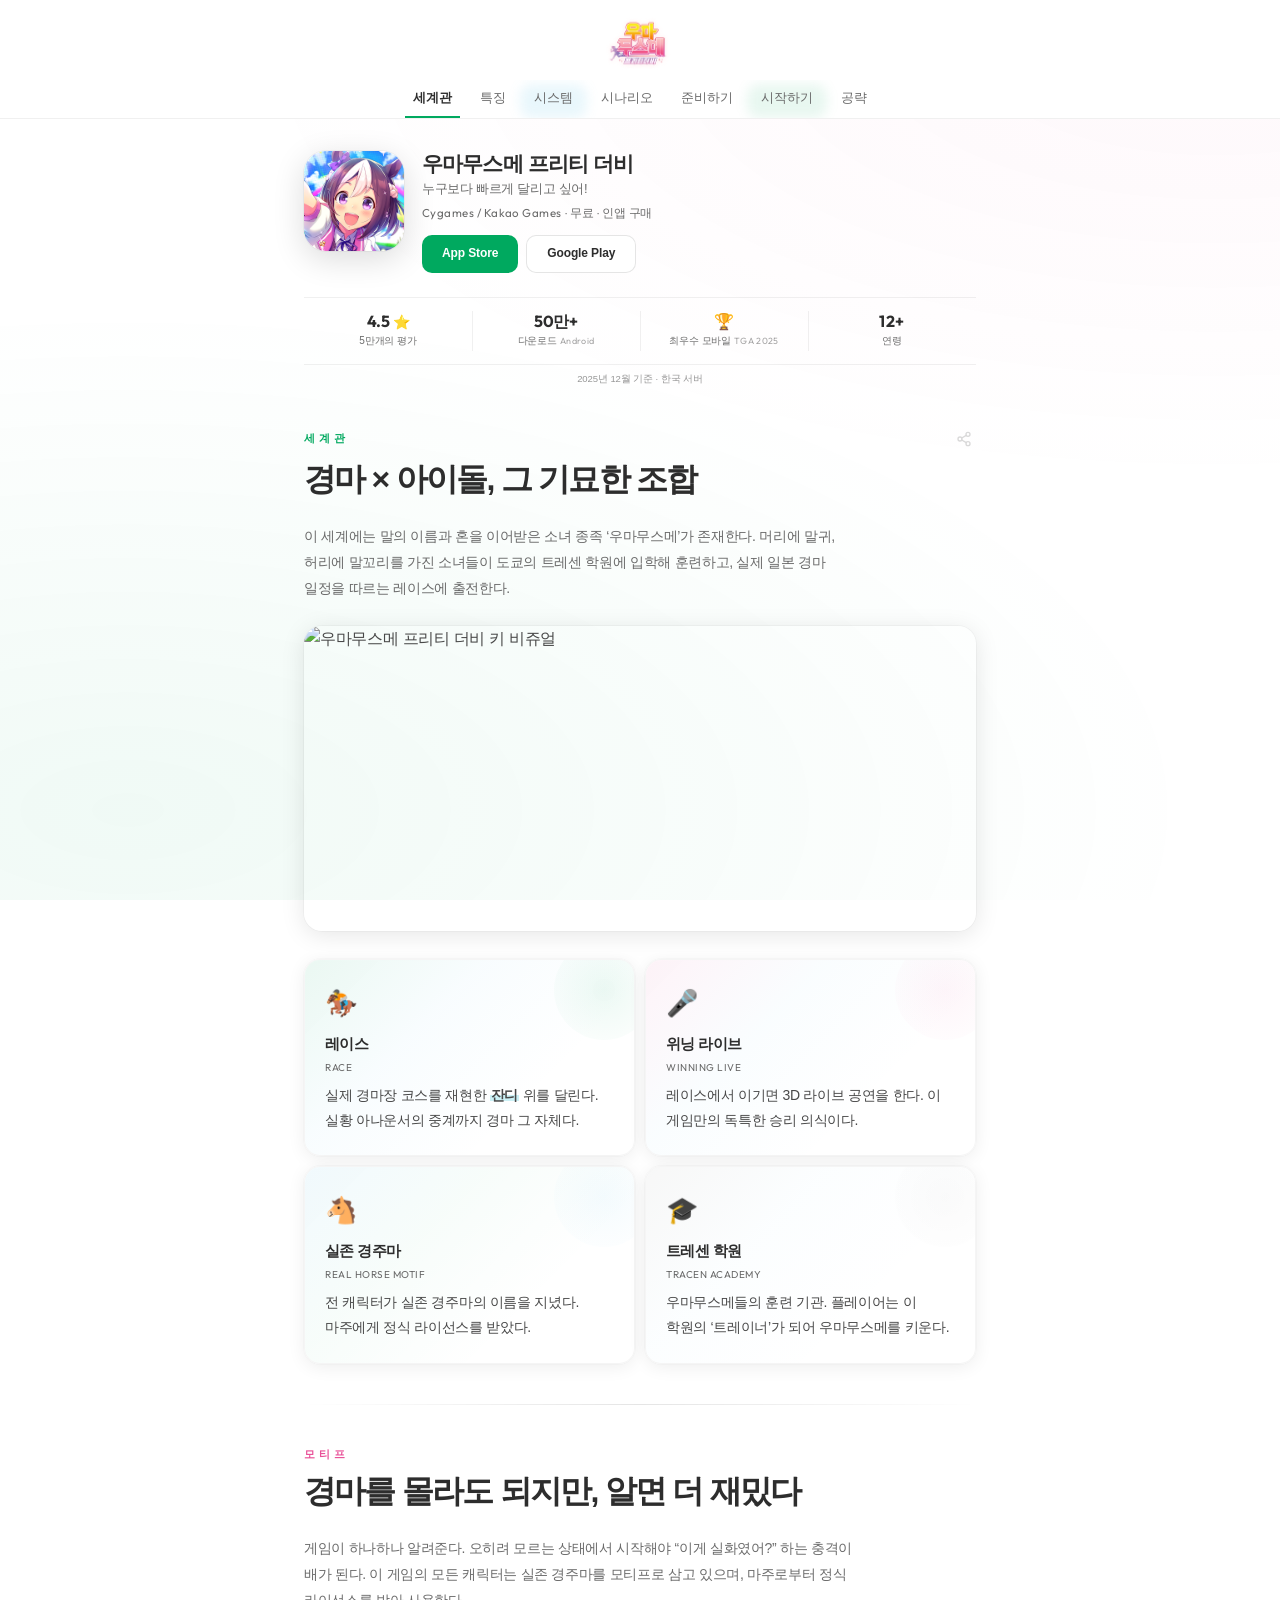
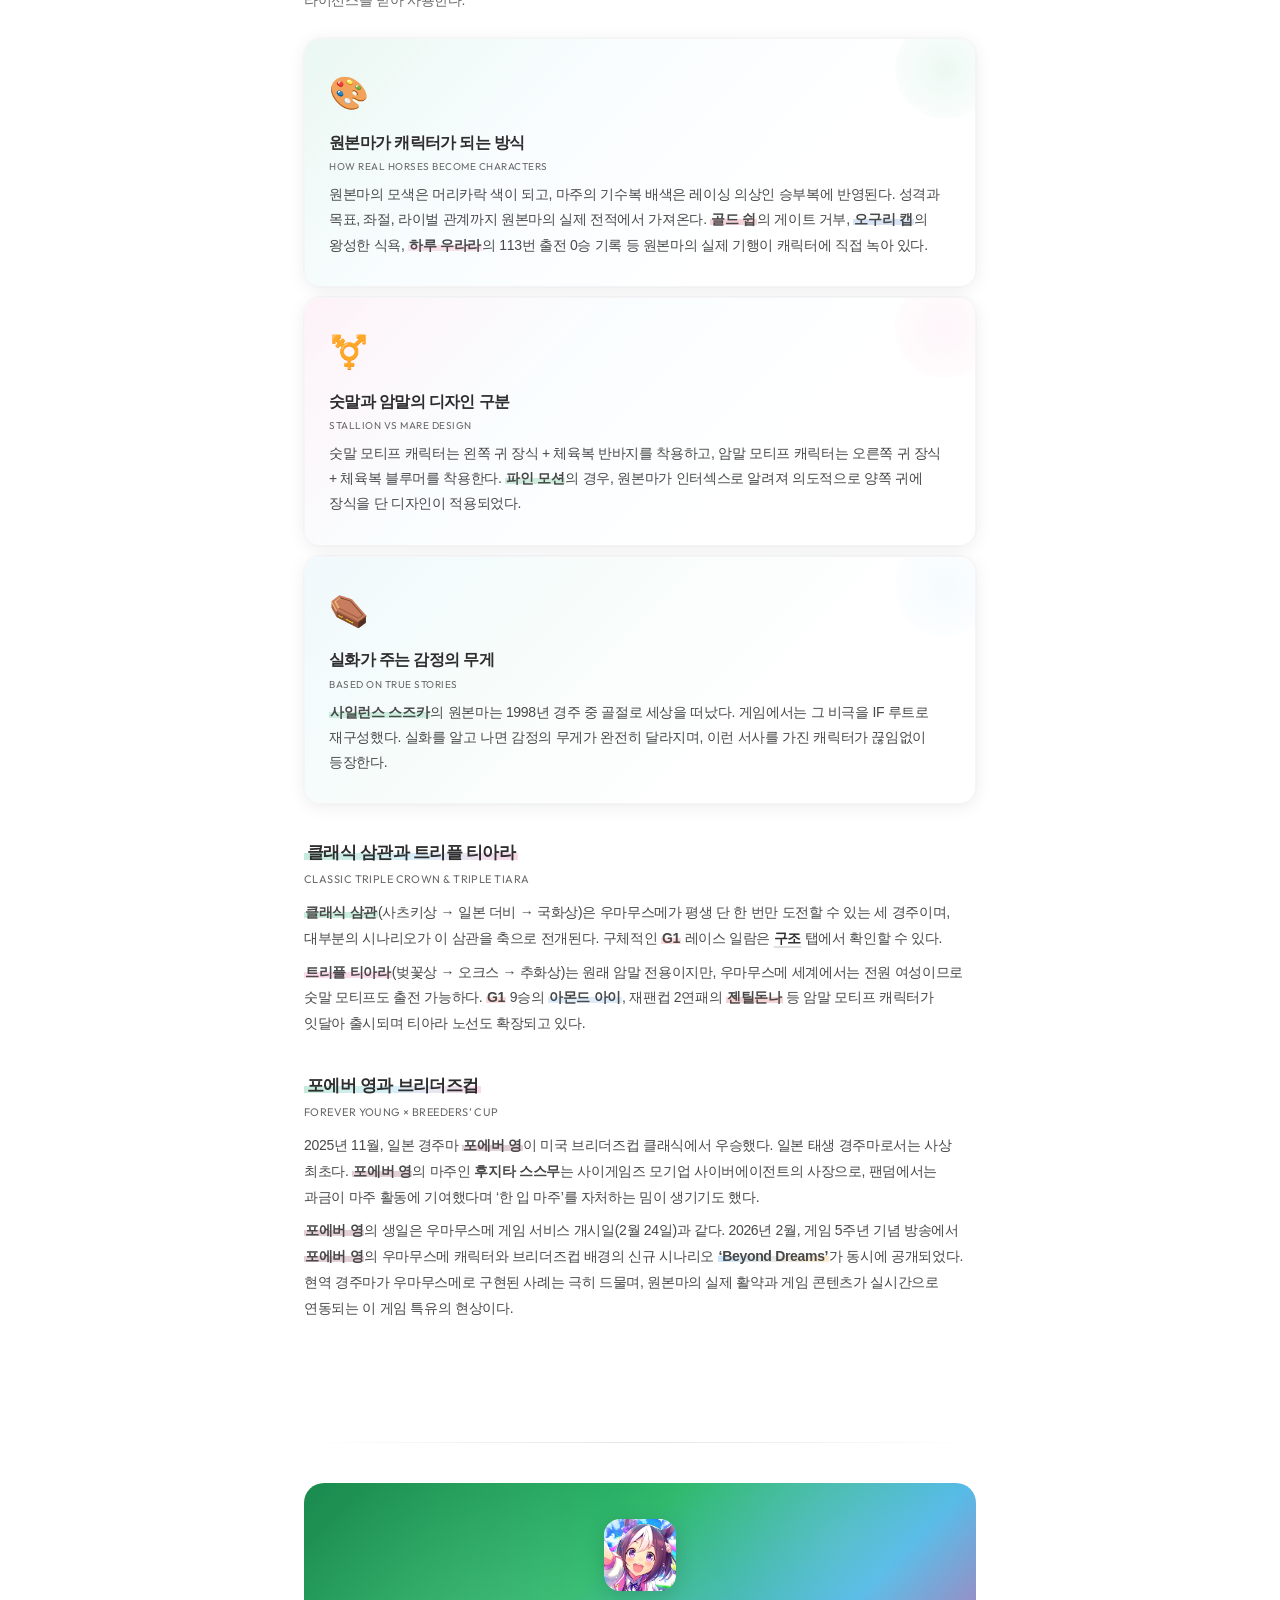
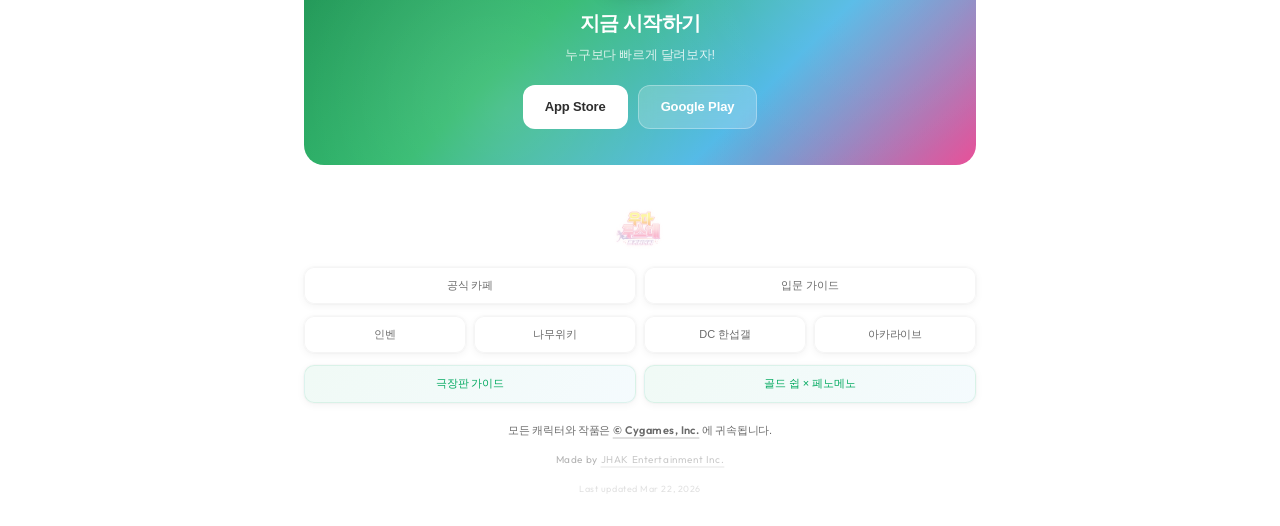
==== commit 238adceb: "index.html 업데이트" ====
--- a/guide/index.html
+++ b/guide/index.html
@@ -24,8 +24,12 @@
 <link rel="preload" as="image" href="../images/uma-logo.png">
 <link rel="preconnect" href="https://fonts.googleapis.com">
 <link rel="preconnect" href="https://fonts.gstatic.com" crossorigin>
-<link href="https://fonts.googleapis.com/css2?family=Noto+Sans+KR:wght@400;500;700;800;900&family=Outfit:wght@400;500;600;700;800;900&display=swap" rel="stylesheet">
+<link rel="preconnect" href="https://cdn.jsdelivr.net" crossorigin>
+<link href="https://fonts.googleapis.com/css2?family=Outfit:wght@400;500;600;700;800;900&display=swap" rel="stylesheet">
+<link rel="stylesheet" as="style" crossorigin href="https://cdn.jsdelivr.net/gh/orioncactus/pretendard@v1.3.9/dist/web/variable/pretendardvariable.min.css">
 <link rel="stylesheet" href="../style.css">
+<style>html:not(.fonts-ready) body{opacity:0}body{transition:opacity .2s ease}</style>
+<script>(function(){function ready(){document.documentElement.classList.add('fonts-ready')}if(document.fonts&&document.fonts.ready){document.fonts.ready.then(ready);setTimeout(ready,2000)}else{ready()}})();</script>
 </head>
 <body>
 <div class="scroll-bar" id="sb"></div>
@@ -286,7 +290,7 @@
 
   <div class="ib fi"><div class="ib-l">조건 정리</div><p><b class="hl-o">인연 게이지</b> 80 이상 + 해당 카드가 훈련에 배치 + 카드의 득의 훈련과 실제 훈련이 일치 → <b class="hl-o">우정 트레이닝</b> 발동. 여름 합숙 때 트레이닝 레벨 +5와 겹치면 스탯이 폭발적으로 상승한다.</p></div>
 
-  <div class="sys-hero fi" style="--sc:0,169,95">
+  <div class="sys-hero fi" id="sy-race" style="--sc:0,169,95">
     <div class="sys-hero-top"><span class="sys-hero-num en">02</span><div class="sys-hero-body"><span class="sys-hero-title">레이스</span><div class="sys-hero-sub c-green">달려서 증명하는 순간</div></div><span class="sys-hero-emoji">🏇</span></div>
   </div>
   <p class="bp fi">실제 일본 경마장을 재현한 코스에서 최대 18명이 경주한다. 레이스 결과에 따라 팬 수, <b class="hl-o">스킬 포인트</b>, 스탯 보너스를 획득하며, 캐릭터별로 지정된 목표 레이스(<b class="hl-r">G1</b> 등)에서 승리해야 육성이 계속 진행된다. 상위 입상 시 3D 위닝 라이브가 펼쳐진다.</p>
@@ -327,7 +331,7 @@
     </a>
   </div>
 
-  <div class="sys-hero fi" style="--sc:0,169,95">
+  <div class="sys-hero fi" id="sy-apt" style="--sc:0,169,95">
     <div class="sys-hero-top"><span class="sys-hero-num en">01</span><div class="sys-hero-body"><span class="sys-hero-title">캐릭터 적성</span><div class="sys-hero-sub c-green">거리·작전·마장, 세 가지 축</div></div><span class="sys-hero-emoji">🐴</span></div>
   </div>
   <p class="bp fi">모든 우마무스메에게는 <b class="hl-g">거리 적성</b>(<b class="hl-g">단거리</b>·<b class="hl-g">마일</b>·<b class="hl-g">중거리</b>·<b class="hl-g">장거리</b>), <b class="hl-p">작전 적성</b>(<b class="hl-p">도주</b>·<b class="hl-p">선행</b>·<b class="hl-p">선입</b>·<b class="hl-p">추입</b>), <b class="hl-c">마장 적성</b>(<b class="hl-c">잔디</b>·<b class="hl-c">더트</b>)이 부여되어 있다. 적성 등급은 G~S로 나뉘며, 등급이 높을수록 레이스에서 스피드·지능에 유리한 보정을 받는다.</p>
@@ -336,7 +340,7 @@
   <div class="sh fi" id="c-awaken"><div class="sh-title">캐릭터 각성 레벨</div><div class="sh-sub en">Awakening Level</div></div>
   <p class="bp fi">캐릭터에는 각성 레벨(Lv.1~5)이 있으며, 각성 레벨을 올리면 초기 보유 스킬이 추가 해방된다. Lv.3과 Lv.5에서 각각 레어 스킬이 해방되며, 이 스킬은 육성 중 특정 조건을 충족하면 더 강력한 진화 스킬로 변환될 수 있다. 각성에는 머니와 전용 재화가 필요하다.</p>
 
-  <div class="sys-hero fi" style="--sc:233,80,152">
+  <div class="sys-hero fi" id="sy-support" style="--sc:233,80,152">
     <div class="sys-hero-top"><span class="sys-hero-num en">02</span><div class="sys-hero-body"><span class="sys-hero-title"><b class="hl-o">서포트카드</b></span><div class="sys-hero-sub c-pink">게임의 시작과 끝</div></div><span class="sys-hero-emoji">🃏</span></div>
   </div>
   <p class="bp fi">육성을 보조하는 카드다. 어떤 <b class="hl-o">서포트카드</b>를 편성하느냐에 따라 육성 결과가 완전히 달라진다. 캐릭터보다 <b class="hl-o">서포트카드</b>가 중요하다는 것이 이 게임의 대전제다. 5가지 타입이 있으며, 각각 대응하는 훈련의 효과를 강화한다.</p>
@@ -415,40 +419,40 @@
     </div>
   </div>
 
-  <div class="sys-hero fi" style="--sc:240,154,62">
+  <div class="sys-hero fi" id="ssr-cards" style="--sc:240,154,62">
     <div class="sys-hero-top"><span class="sys-hero-num en">03</span><div class="sys-hero-body"><span class="sys-hero-title">한섭 최상위 <b class="hl-o">서포트카드</b></span><div class="sys-hero-sub c-sta">지금 뽑아야 하는 카드</div></div><span class="sys-hero-emoji">⭐</span></div>
   </div>
   <div class="ssr-list fi">
     <div class="ssr-duo-label"><span>현재 한섭 <b class="hl-cg">메카 시나리오</b> 인권 카드</span></div>
     <div class="ssr-duo">
-      <div class="ssr-duo-card">
-        <div class="ssr-duo-icon"><a href="https://uma.inven.co.kr/db/scard/30215" target="_blank" rel="noopener"><img src="../images/ssr-still-.png" alt="스틸 인 러브"></a></div>
+      <a class="ssr-duo-card" href="https://uma.inven.co.kr/db/scard/30215" target="_blank" rel="noopener">
+        <div class="ssr-duo-icon"><img src="../images/ssr-still-.png" alt="스틸 인 러브"></div>
         <div class="ssr-duo-name">스틸 인 러브</div>
         <div class="ssr-duo-type c-spd"><span class="attr attr-spd">스피드</span></div>
         <div class="ssr-duo-desc">현 메타 1순위 스피드 카드</div>
         <span class="ssr-duo-badge" style="background:rgba(79,184,230,.1);color:var(--spd)">인권</span>
-      </div>
-      <div class="ssr-duo-card">
-        <div class="ssr-duo-icon"><a href="https://uma.inven.co.kr/db/scard/30226" target="_blank" rel="noopener"><img src="../images/ssr-air-.png" alt="에어 샤커"></a></div>
+      </a>
+      <a class="ssr-duo-card" href="https://uma.inven.co.kr/db/scard/30226" target="_blank" rel="noopener">
+        <div class="ssr-duo-icon"><img src="../images/ssr-air-.png" alt="에어 샤커"></div>
         <div class="ssr-duo-name">에어 샤커</div>
         <div class="ssr-duo-type c-sta"><span class="attr attr-sta">스태미나</span></div>
         <div class="ssr-duo-desc"><b class="hl-cg">메카 시나리오</b> 링크 0순위</div>
         <span class="ssr-duo-badge" style="background:rgba(240,154,62,.1);color:var(--sta)">인권</span>
-      </div>
-      <div class="ssr-duo-card">
-        <div class="ssr-duo-icon"><a href="https://uma.inven.co.kr/db/scard/30233" target="_blank" rel="noopener"><img src="../images/ssr-rudolf.webp" alt="심볼리 루돌프"></a></div>
+      </a>
+      <a class="ssr-duo-card" href="https://uma.inven.co.kr/db/scard/30233" target="_blank" rel="noopener">
+        <div class="ssr-duo-icon"><img src="../images/ssr-rudolf.webp" alt="심볼리 루돌프"></div>
         <div class="ssr-duo-name">심볼리 루돌프</div>
         <div class="ssr-duo-type c-int"><span class="attr attr-int">지능</span></div>
         <div class="ssr-duo-desc">현 메타 1순위 지능 카드</div>
         <span class="ssr-duo-badge" style="background:rgba(0,169,95,.1);color:var(--int)">인권</span>
-      </div>
-      <div class="ssr-duo-card">
-        <div class="ssr-duo-icon"><a href="https://uma.inven.co.kr/db/scard/30234" target="_blank" rel="noopener"><img src="../images/ssr-mejiro.webp" alt="메지로 아르당"></a></div>
+      </a>
+      <a class="ssr-duo-card" href="https://uma.inven.co.kr/db/scard/30234" target="_blank" rel="noopener">
+        <div class="ssr-duo-icon"><img src="../images/ssr-mejiro.webp" alt="메지로 아르당"></div>
         <div class="ssr-duo-name">메지로 아르당</div>
         <div class="ssr-duo-type c-pow"><span class="attr attr-pow">파워</span></div>
         <div class="ssr-duo-desc">현 메타 1순위 파워 카드</div>
         <span class="ssr-duo-badge" style="background:rgba(237,106,45,.1);color:var(--pow)">인권</span>
-      </div>
+      </a>
     </div>
     <div class="ssr">
       <div class="ssr-icon"><img src="../images/ssr-ai.webp" alt="아몬드 아이"></div>
@@ -464,7 +468,7 @@
 
   <div class="dv"><hr></div>
 
-  <div class="sys-hero fi" style="--sc:0,169,95">
+  <div class="sys-hero fi" id="sy-inherit" style="--sc:0,169,95">
     <div class="sys-hero-top"><span class="sys-hero-num en">04</span><div class="sys-hero-body"><span class="sys-hero-title">인자 계승</span><div class="sys-hero-sub c-int">부모의 능력을 물려받는 구조</div></div><span class="sys-hero-emoji">🧬</span></div>
   </div>
   <p class="bp fi">육성이 끝난 우마무스메는 &lsquo;<b class="hl-o">인자</b>&rsquo;를 남긴다. 다음 육성 때 부모 2명을 선택해 인자를 계승받으며, 부모의 능력치·적성·스킬을 일부 물려받는 구조다. 좋은 인자를 가진 우마무스메를 반복 육성하는 것을 &lsquo;인자작&rsquo;이라 부르며, 육성 효율의 뿌리에 해당한다.</p>
@@ -474,7 +478,7 @@
 
   <div class="dv"><hr></div>
 
-  <div class="sys-hero fi" style="--sc:233,80,152">
+  <div class="sys-hero fi" id="sy-gacha" style="--sc:233,80,152">
     <div class="sys-hero-top"><span class="sys-hero-num en">05</span><div class="sys-hero-body"><span class="sys-hero-title">가챠</span><div class="sys-hero-sub c-gut"><b class="hl-o">쥬얼</b>로 뽑는 캐릭터와 <b class="hl-o">서포트카드</b></div></div><span class="sys-hero-emoji"><img src="../images/jewel.webp" alt="쥬얼" style="width:32px;height:32px;object-fit:contain"></span></div>
   </div>
   <p class="bp fi">캐릭터 가챠와 <b class="hl-o">서포트카드</b> 가챠, 두 종류가 있다. ⭐️3 및 SSR 배출률은 3%. 천장은 200연차, <b class="hl-o">쥬얼</b> 30,000개이며, 이때 픽업 대상을 확정 교환할 수 있다. 교환 포인트는 배너 종료 시 소멸하므로, <b class="hl-o">쥬얼</b> 30,000개 미확보 시 뽑지 않는 것이 철칙이다.</p>
@@ -1163,14 +1167,14 @@
 initSubNavObserver('subNavTips',['t-jewel','t-future','t-rental','t-guides','t-community']);
 
 /* ── Section deep link copy buttons ── */
-document.querySelectorAll('.sh[id]').forEach(sh=>{
+document.querySelectorAll('.sh[id], .sys-hero[id]').forEach(el=>{
   const btn=document.createElement('button');
   btn.className='sh-link';
   btn.setAttribute('aria-label','섹션 링크 복사');
   btn.innerHTML='<svg viewBox="0 0 24 24" fill="none" stroke="currentColor" stroke-width="2" stroke-linecap="round" stroke-linejoin="round"><path d="M10 13a5 5 0 007.54.54l3-3a5 5 0 00-7.07-7.07l-1.72 1.71"/><path d="M14 11a5 5 0 00-7.54-.54l-3 3a5 5 0 007.07 7.07l1.71-1.71"/></svg>';
   btn.addEventListener('click',e=>{
     e.stopPropagation();
-    const url=location.origin+location.pathname+'#'+sh.id;
+    const url=location.origin+location.pathname+'#'+el.id;
     if(navigator.clipboard){
       navigator.clipboard.writeText(url).then(()=>{
         btn.classList.add('done');
@@ -1178,7 +1182,13 @@
       });
     }
   });
-  sh.appendChild(btn);
+  if(el.classList.contains('sys-hero')){
+    const title=el.querySelector('.sys-hero-title');
+    if(title){title.parentNode.insertBefore(btn,title.nextSibling);}
+    else{el.appendChild(btn);}
+  } else {
+    el.appendChild(btn);
+  }
 });
 
 /* tr-feature deep link */
--- a/style.css
+++ b/style.css
@@ -22,7 +22,7 @@
 *{margin:0;padding:0;box-sizing:border-box}
 *:focus-visible{outline:2px solid var(--green);outline-offset:2px;border-radius:4px}
 html{scroll-behavior:smooth;-webkit-font-smoothing:antialiased}
-body{font-family:'Noto Sans KR',sans-serif;background:var(--bg);color:var(--text);line-height:1.65;letter-spacing:-.02em;word-break:keep-all;overflow-x:hidden}
+body{font-family:'Pretendard Variable','Pretendard','Noto Sans KR',sans-serif;background:var(--bg);color:var(--text);line-height:1.65;letter-spacing:-.02em;word-break:keep-all;overflow-x:hidden}
 body::before{content:'';position:fixed;inset:0;background:radial-gradient(ellipse 120% 80% at 10% 90%,rgba(0,169,95,.06) 0%,transparent 70%),radial-gradient(ellipse 110% 70% at 95% 5%,rgba(233,80,152,.04) 0%,transparent 70%);pointer-events:none;z-index:-1}
 .en{font-family:'Outfit',sans-serif;letter-spacing:.04em;word-break:normal}
 b.ch{font-weight:700;background-image:linear-gradient(90deg,var(--ch),var(--ch));background-size:100% 38%;background-position:0 80%;background-repeat:no-repeat;padding:0 1px;-webkit-box-decoration-break:clone;box-decoration-break:clone}
@@ -58,7 +58,7 @@
   .tabs-wrap::after{display:block}
   .tabs-wrap::before{display:block}
 }
-.tb{font-family:'Noto Sans KR',sans-serif;font-size:12.5px;font-weight:500;color:var(--dim);background:none;border:none;padding:10px 14px 11px;cursor:pointer;white-space:nowrap;position:relative;transition:color .25s}
+.tb{font-family:'Pretendard Variable','Pretendard','Noto Sans KR',sans-serif;font-size:12.5px;font-weight:500;color:var(--dim);background:none;border:none;padding:10px 14px 11px;cursor:pointer;white-space:nowrap;position:relative;transition:color .25s}
 .tb::after{content:'';position:absolute;bottom:0;left:6px;right:6px;height:2px;background:var(--green);transform:scaleX(0);transition:transform .25s}
 .tb.on{color:var(--bright);font-weight:700}.tb.on::after{transform:scaleX(1)}.tb:hover{color:var(--bright)}
 
@@ -297,8 +297,7 @@
 .c-spd{color:var(--spd)}.c-sta{color:var(--sta)}.c-pow{color:var(--pow)}.c-gut{color:var(--gut)}.c-int{color:var(--int)}.c-fri{color:var(--fri)}.c-grp{color:var(--grp)}
 
 /* 속성 칩 공용 - 아이콘 + 라벨 인라인. 색상은 .c-* 클래스와 조합 */
-.attr{display:inline-flex;align-items:center;gap:4px;line-height:1.2;vertical-align:middle}
-.attr::before{content:'';display:inline-block;width:1.15em;height:1.15em;background-size:contain;background-repeat:no-repeat;background-position:center;flex-shrink:0}
+.attr::before{content:'';display:inline-block;width:1em;height:1em;background-size:contain;background-repeat:no-repeat;background-position:center;vertical-align:-.15em;margin-right:4px}
 .attr-spd::before{background-image:url('images/icon-speed.webp')}
 .attr-sta::before{background-image:url('images/icon-stamina.webp')}
 .attr-pow::before{background-image:url('images/icon-power.webp')}
@@ -456,6 +455,7 @@
   border:var(--card-bd);
   box-shadow:0 3px 14px rgba(0,0,0,.07),0 0 0 1px rgba(0,0,0,.02);
   transition:transform .2s,box-shadow .2s;
+  color:inherit;text-decoration:none;display:block;
 }
 .ssr-duo-card:hover{transform:translateY(-2px);box-shadow:var(--card-sh-up-l)}
 .ssr-duo-icon{
@@ -687,7 +687,7 @@
 #tips .sh-title{background-image:linear-gradient(90deg,rgba(233,80,152,.22),rgba(233,80,152,.10))}
 .sn-break{display:none}
 @media(max-width:640px){.sn-break{display:block;flex-basis:100%;height:0}}
-.sub-nav .sn{font-family:'Noto Sans KR',sans-serif;font-size:11px;font-weight:600;color:var(--dim);background:rgba(0,0,0,.03);border:1px solid rgba(0,0,0,.04);border-radius:20px;padding:5px 12px;white-space:nowrap;cursor:pointer;transition:all .2s;flex-shrink:0;-webkit-tap-highlight-color:transparent;letter-spacing:-.02em}
+.sub-nav .sn{font-family:'Pretendard Variable','Pretendard','Noto Sans KR',sans-serif;font-size:11px;font-weight:600;color:var(--dim);background:rgba(0,0,0,.03);border:1px solid rgba(0,0,0,.04);border-radius:20px;padding:5px 12px;white-space:nowrap;cursor:pointer;transition:all .2s;flex-shrink:0;-webkit-tap-highlight-color:transparent;letter-spacing:-.02em}
 .sub-nav .sn:hover{background:rgba(0,0,0,.06)}
 .sub-nav .sn.on{background:rgba(0,169,95,.08);color:#00a95f;border-color:rgba(0,169,95,.15)}
 .tr-feature{margin:24px 0 16px;padding:20px 18px 18px;border-radius:16px;background:linear-gradient(170deg,rgba(255,255,255,.9) 60%,rgba(0,169,95,.03));border:1px solid rgba(0,169,95,.08);box-shadow:0 2px 20px rgba(0,169,95,.04);position:relative}
@@ -702,9 +702,10 @@
 .tr-list{padding:12px 16px;display:flex;flex-direction:column;gap:8px;border-top:1px solid rgba(0,0,0,.04)}
 .tr-row{display:flex;align-items:center;gap:8px;font-size:13px;font-weight:500}
 .tr-tag{font-size:9px;font-weight:600;letter-spacing:.5px;padding:1px 6px;border-radius:4px}
-[id^="s-"],[id^="t-"],[id^="c-"],[id^="sy-"]{scroll-margin-top:140px}
+[id^="s-"],[id^="t-"],[id^="c-"],[id^="sy-"],[id^="ssr"]{scroll-margin-top:140px}
 .sh-link{background:none;border:none;padding:4px;cursor:pointer;opacity:0;transition:opacity .2s;color:var(--dim);flex-shrink:0;-webkit-tap-highlight-color:transparent}
-.sh:hover .sh-link,.sh-link:focus{opacity:.35}
+.sh:hover .sh-link,.sh-link:focus,.sys-hero:hover .sh-link{opacity:.35}
+.sys-hero .sh-link{margin-left:4px;vertical-align:middle;position:relative;top:-2px}
 .sh-link:active{opacity:.6}
 .sh-link svg{width:14px;height:14px;display:block}
 .sh-link.done{opacity:.5;color:#00a95f}
